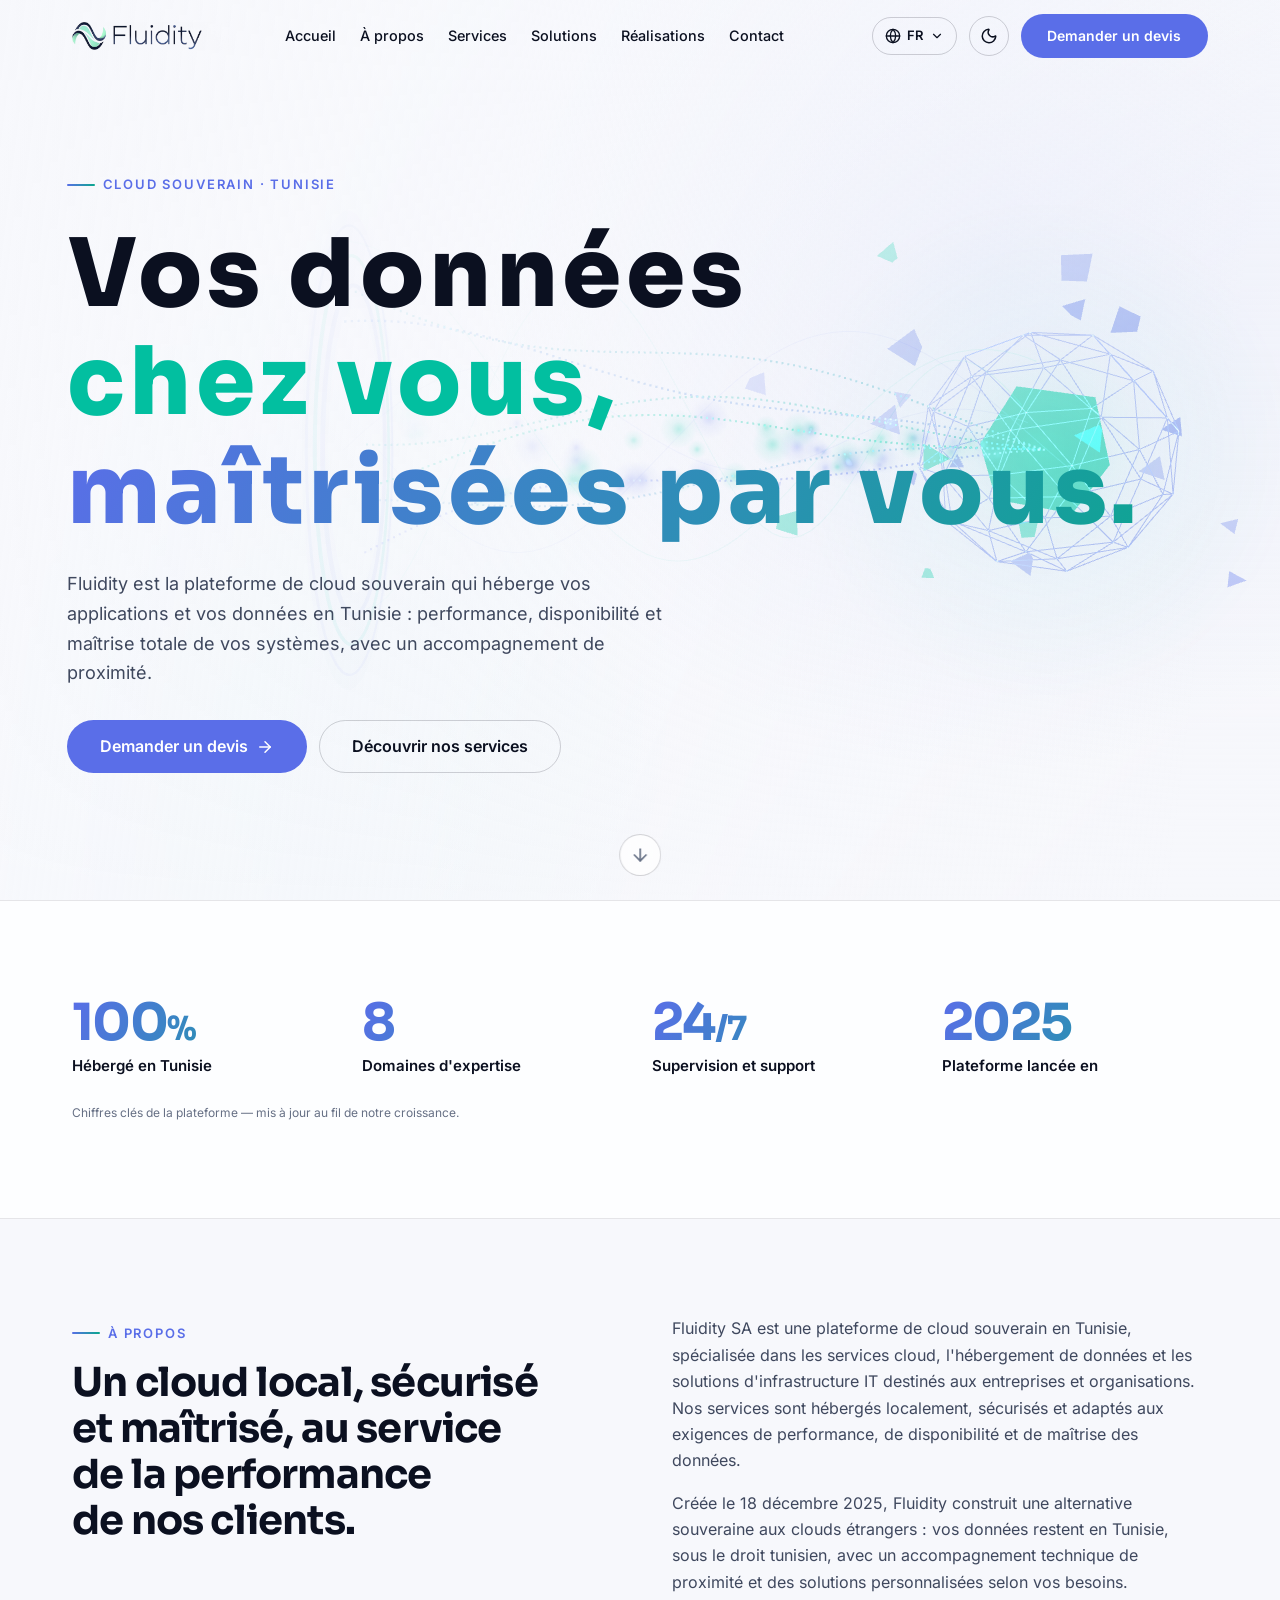
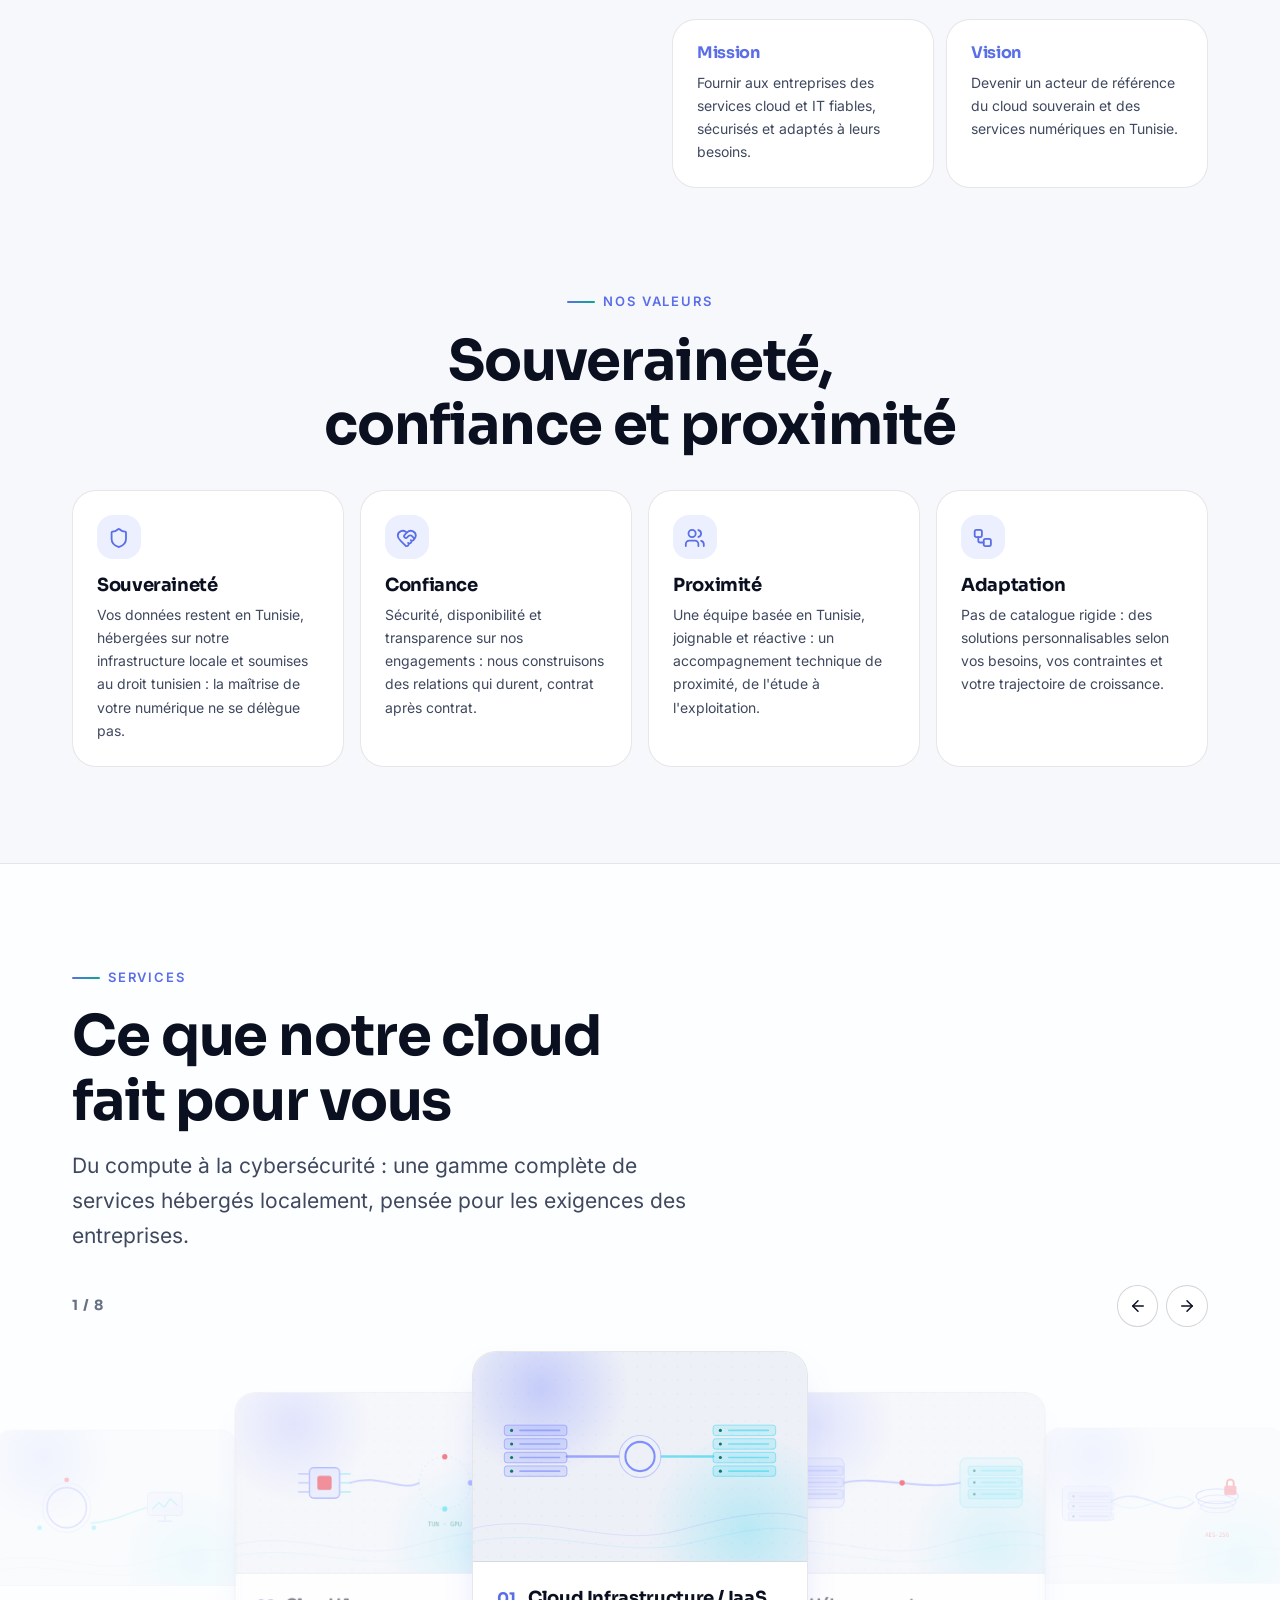
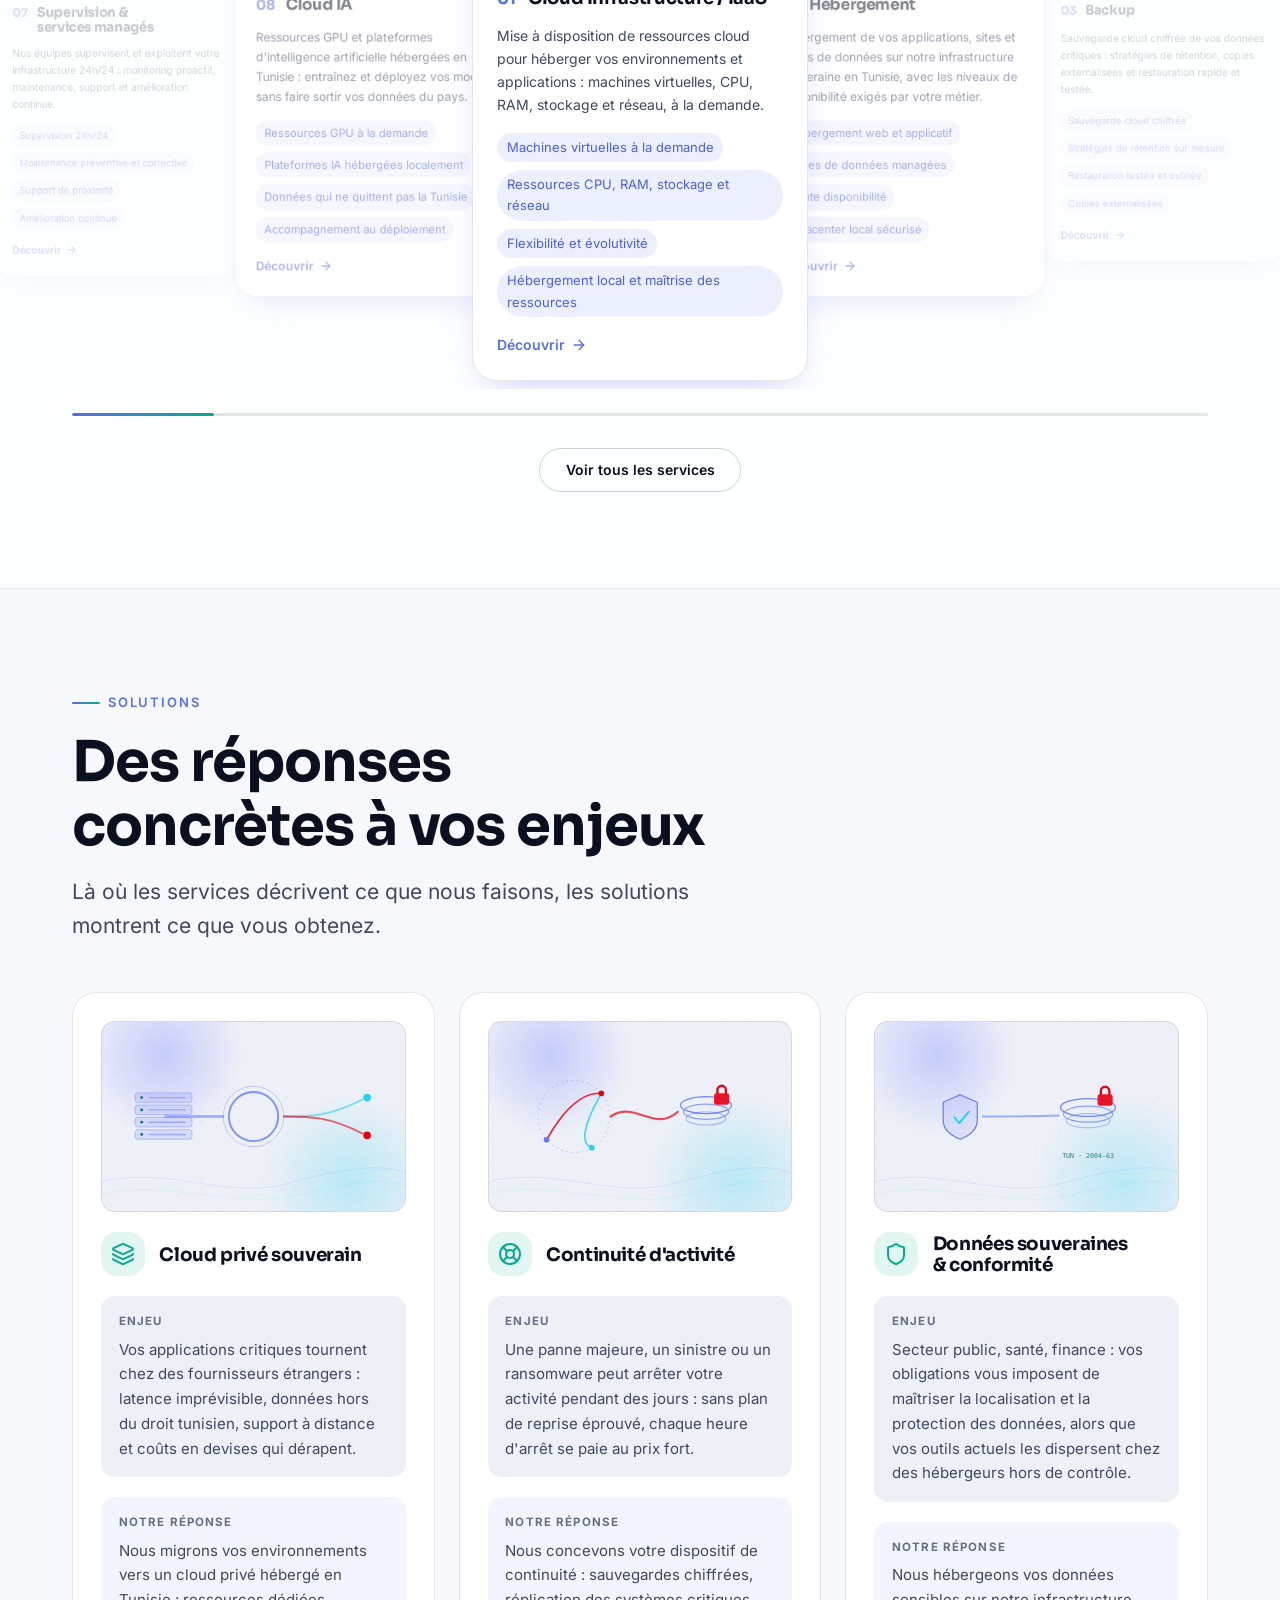
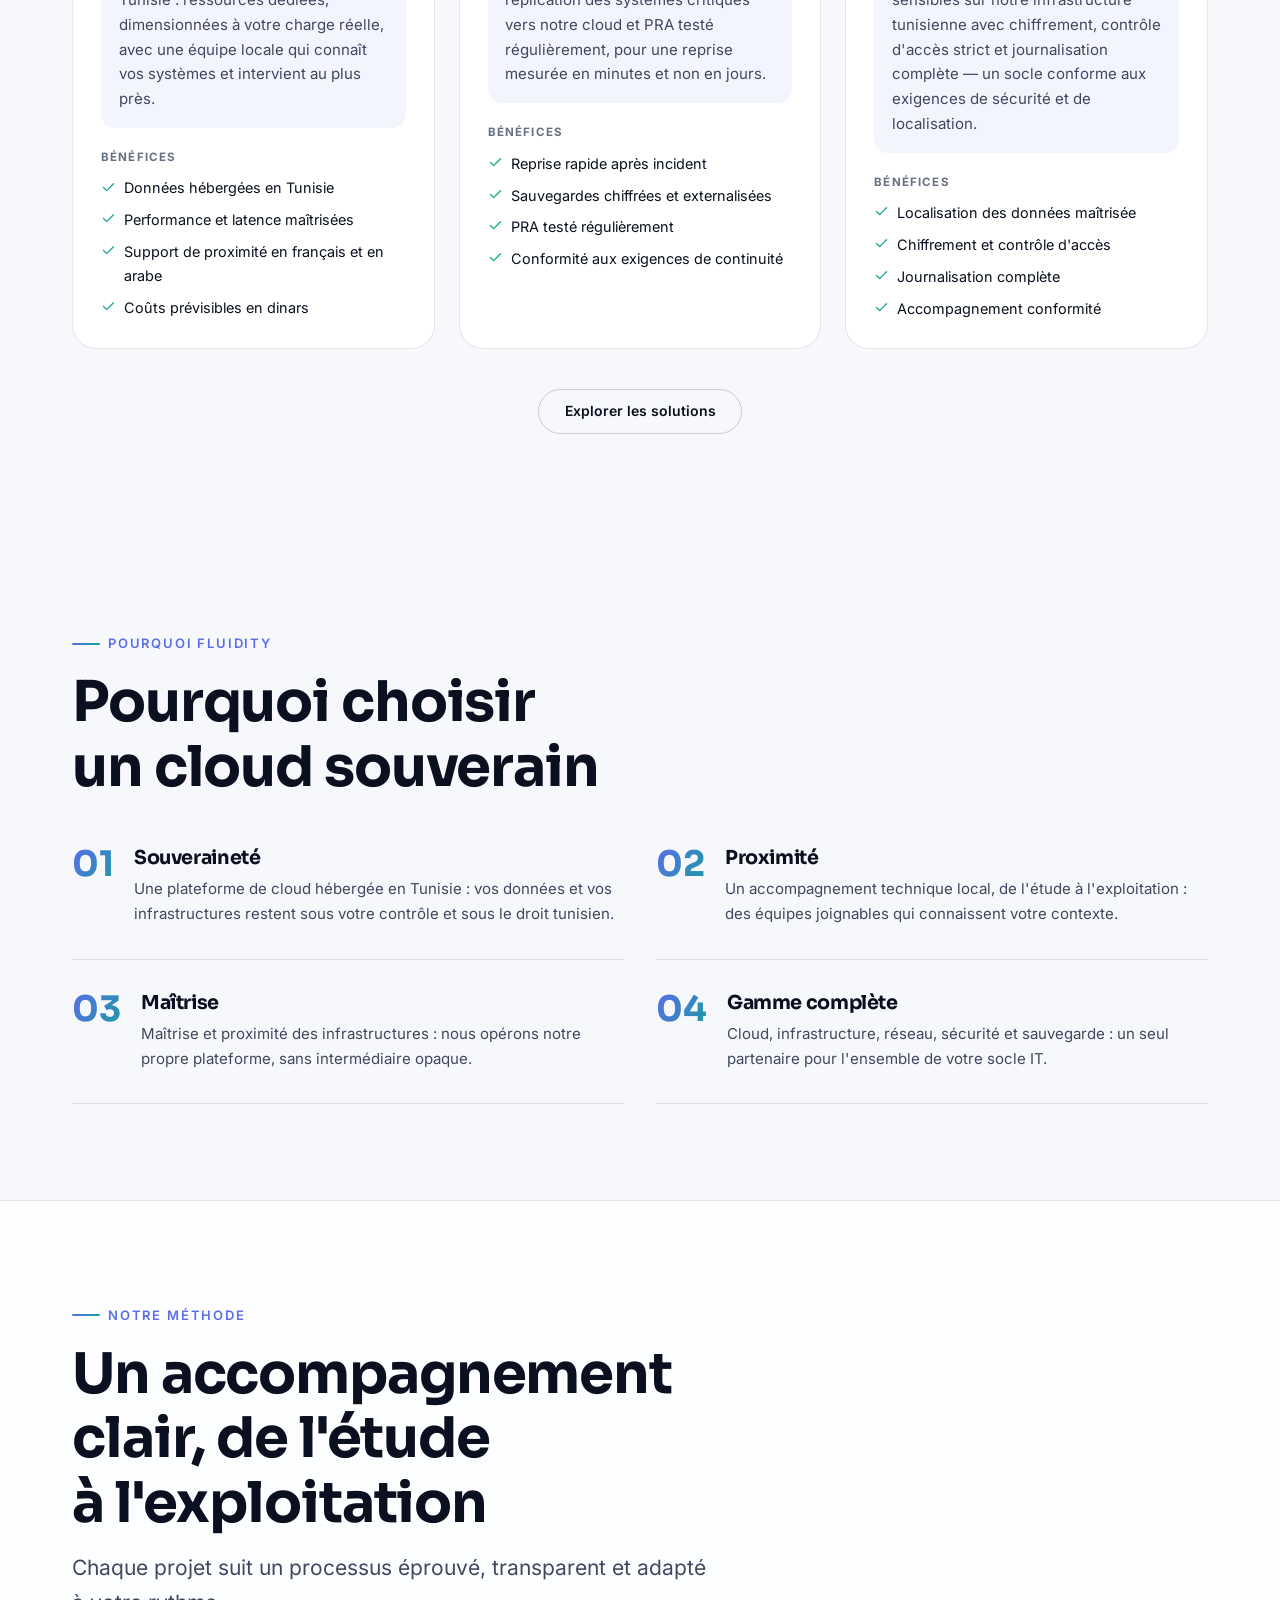
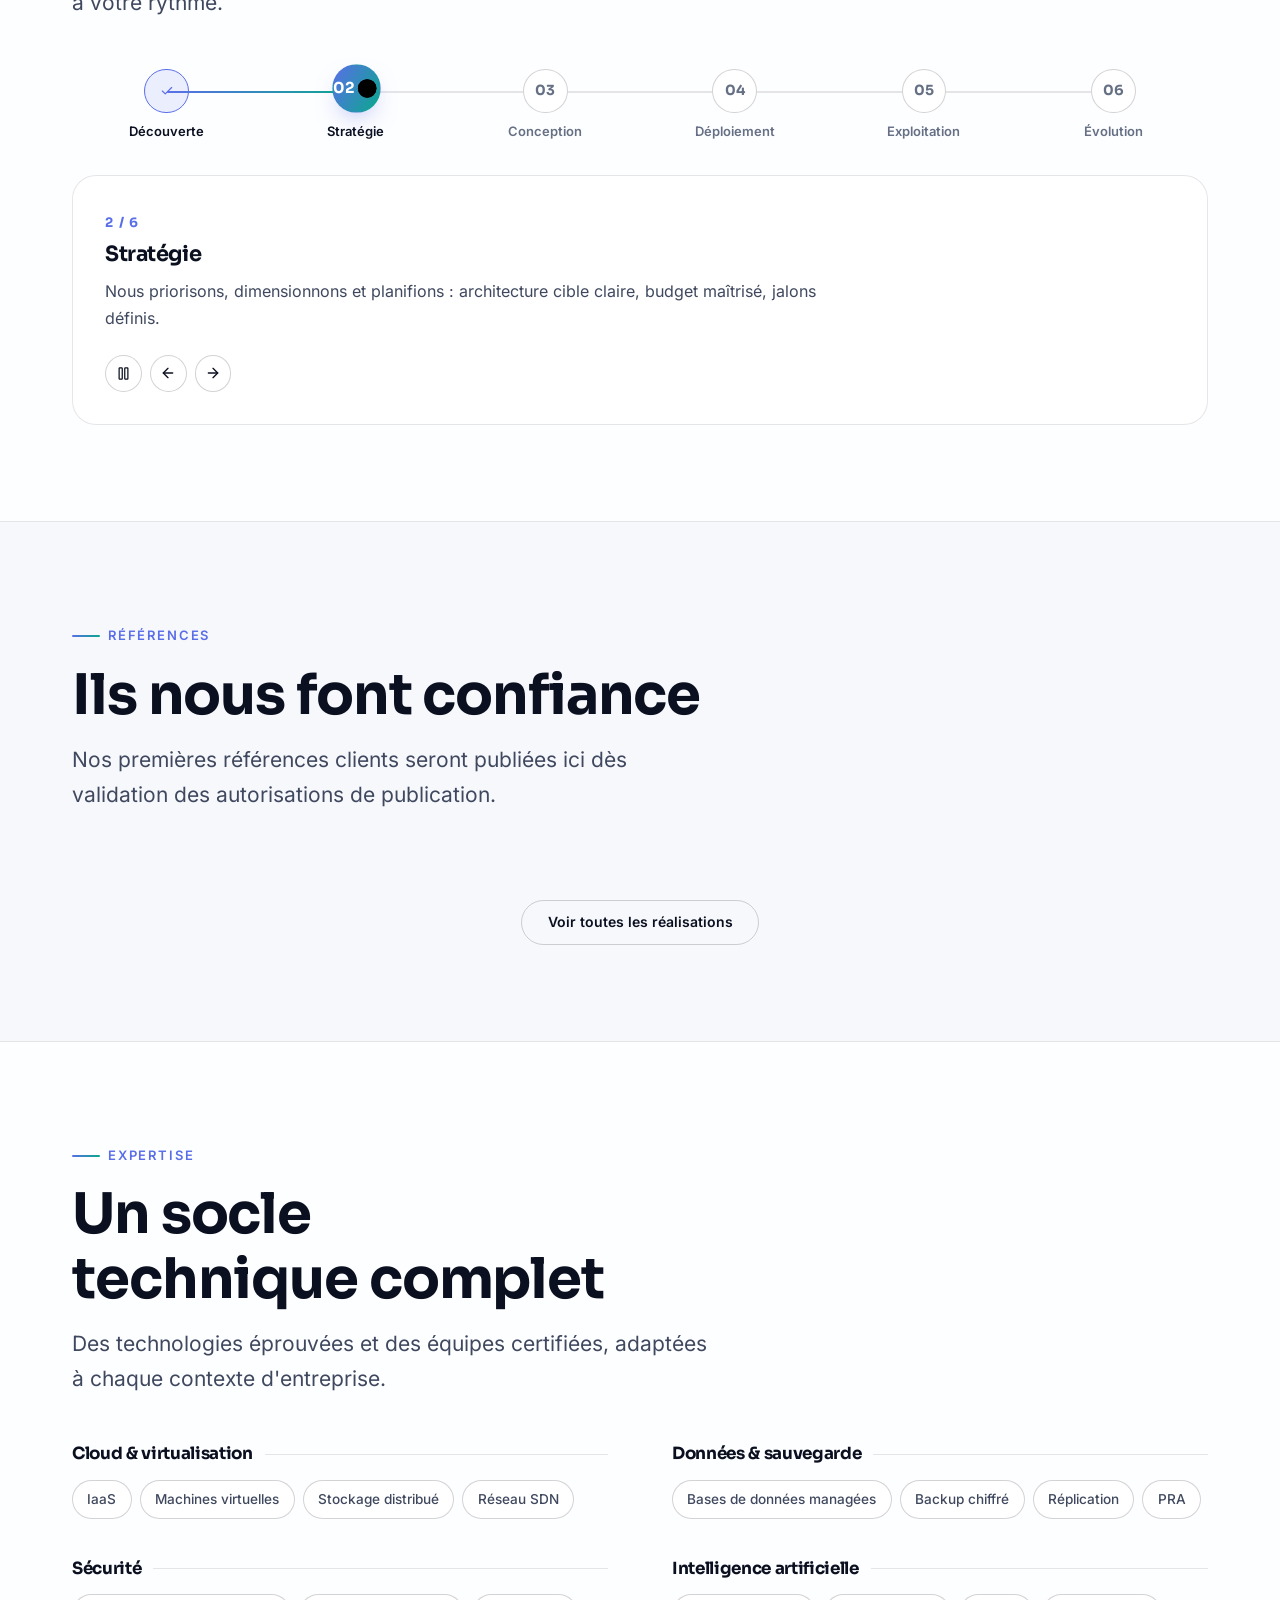
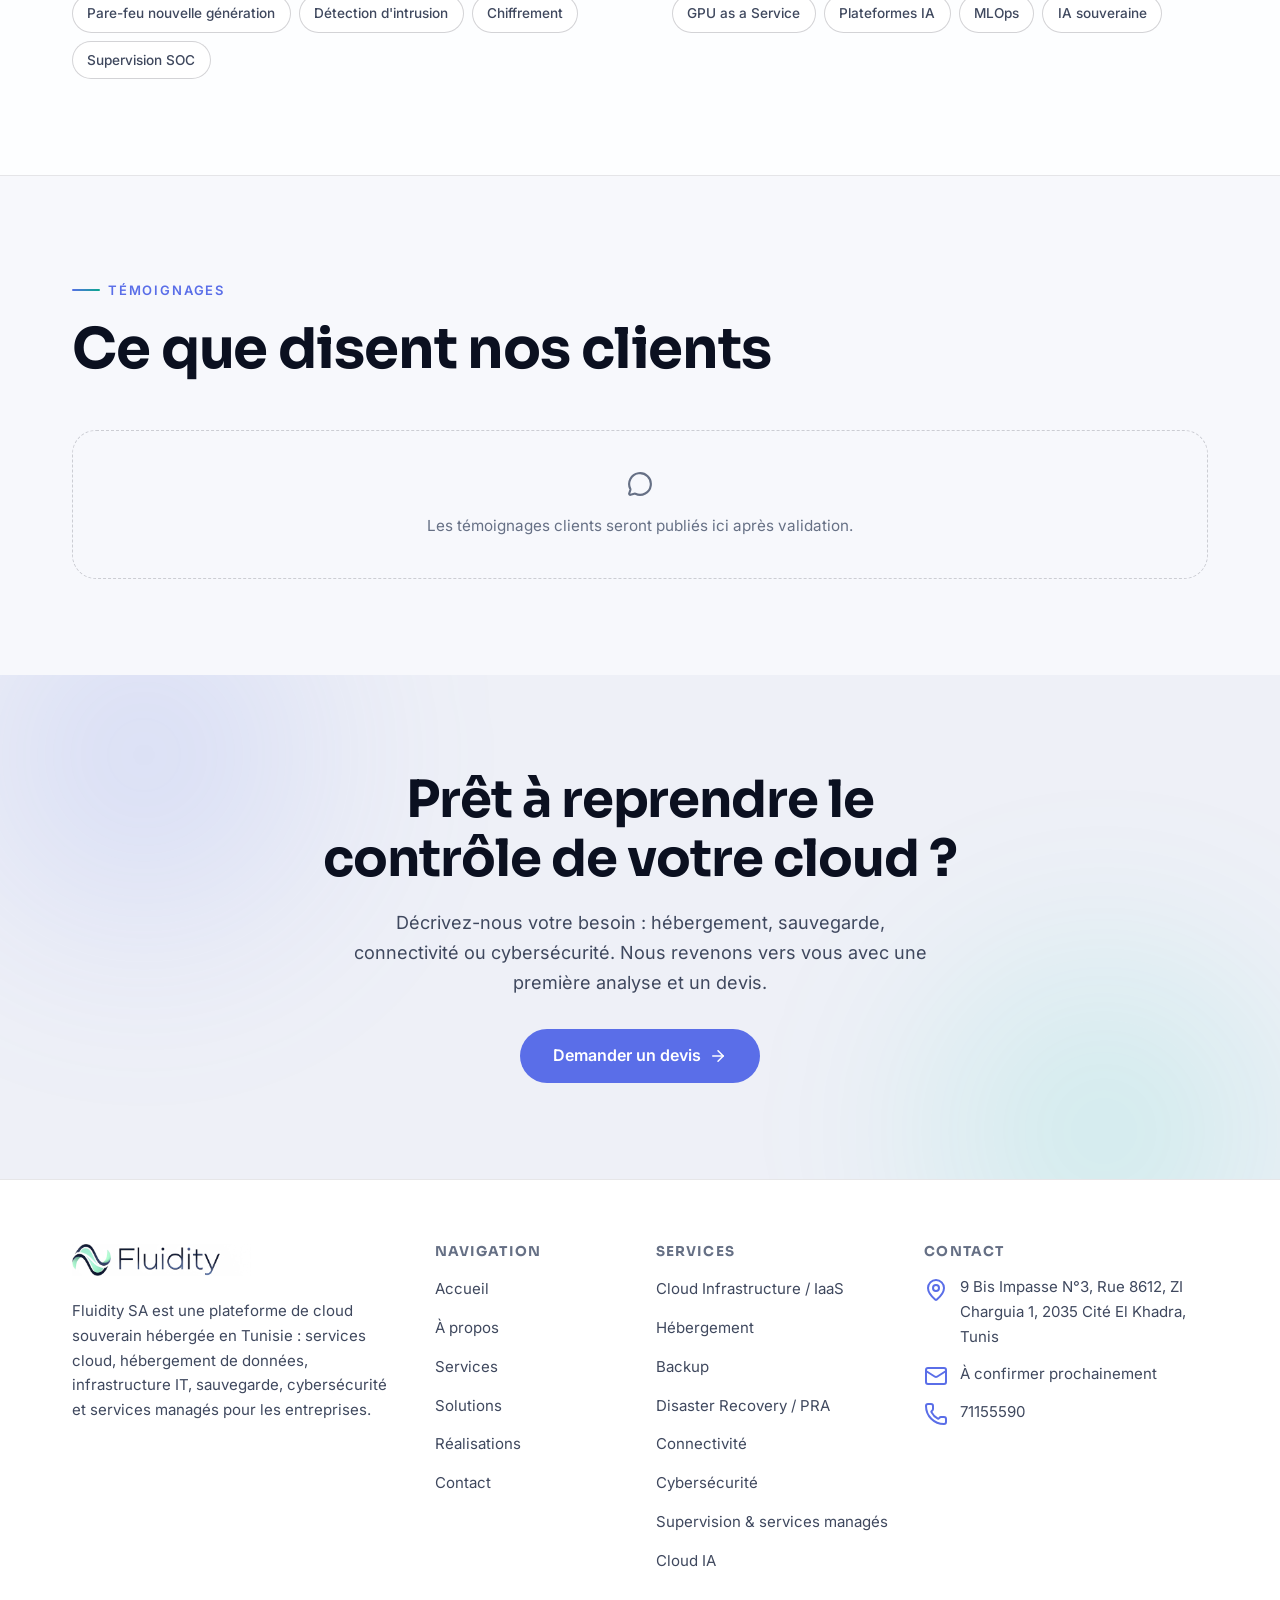
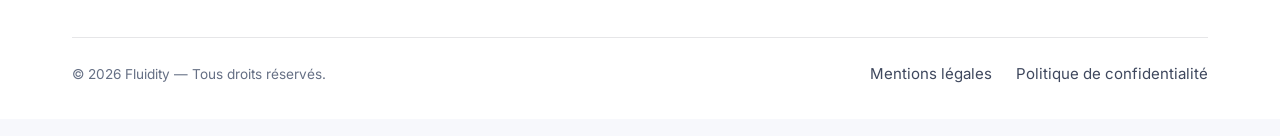
==== index.html @ 21b8e2ce "inital commit" ====
<!DOCTYPE html>
<html lang="fr" dir="ltr" data-theme="light">

<head>
  <meta charset="utf-8">
  <title>Cloud souverain Tunisie — Cloud, hébergement et infrastructure IT pour entreprises | Fluidity</title>
  <base href="/">
  <meta name="viewport" content="width=device-width, initial-scale=1">
  <meta name="description"
    content="Fluidity est la plateforme de cloud souverain qui héberge vos applications et vos données en Tunisie : performance, disponibilité et maîtrise totale de vos systèmes, avec un accompagnement de proximité.">
  <meta name="keywords"
    content="Cloud souverain Tunisie, Cloud Tunisie, Cloud Computing Tunisie, Hébergement Cloud Tunisie, IaaS Tunisie, Cloud privé Tunisie, Hébergement de données Tunisie, Backup Cloud Tunisie, PRA Tunisie, Cybersécurité Tunisie, Services managés IT">
  <meta name="geo.region" content="TN">
  <meta name="geo.placename" content="Tunis">
  <meta name="geo.position" content="36.82907997480159;10.203252253552552">
  <meta name="ICBM" content="36.82907997480159, 10.203252253552552">
  <meta name="color-scheme" content="light dark">
  <meta name="theme-color" content="#F7F8FC">
  <meta property="og:type" content="website">
  <meta property="og:site_name" content="Fluidity">
  <meta property="og:title"
    content="Cloud souverain Tunisie — Cloud, hébergement et infrastructure IT pour entreprises | Fluidity">
  <meta property="og:description"
    content="Fluidity est la plateforme de cloud souverain qui héberge vos applications et vos données en Tunisie : performance, disponibilité et maîtrise totale de vos systèmes, avec un accompagnement de proximité.">
  <meta name="twitter:card" content="summary_large_image">
  <link rel="icon" type="image/png" href="brand/favicon-64.png" sizes="64x64">
  <link rel="apple-touch-icon" href="brand/apple-touch-icon.png">
  <script type="application/ld+json">
  {
    "@context": "https://schema.org",
    "@type": "LocalBusiness",
    "@id": "https://www.fluidity.example/#organization",
    "name": "Fluidity SA",
    "slogan": "Le cloud souverain qui s'adapte à vous en toute fluidité.",
    "description": "Fluidity est une plateforme de Cloud souverain en Tunisie proposant des services Cloud, hébergement, infrastructure, sauvegarde, connectivité, cybersécurité et services managés destinés aux entreprises.",
    "url": "https://www.fluidity.example/",
    "telephone": "+216 71 155 590",
    "foundingDate": "2025-12-18",
    "address": {
      "@type": "PostalAddress",
      "streetAddress": "9 Bis Impasse N°3, Rue 8612, ZI Charguia 1",
      "addressLocality": "Cité El Khadra, Tunis",
      "postalCode": "2035",
      "addressCountry": "TN"
    },
    "geo": { "@type": "GeoCoordinates", "latitude": 36.82907997480159, "longitude": 10.203252253552552 },
    "openingHoursSpecification": [{
      "@type": "OpeningHoursSpecification",
      "dayOfWeek": ["Monday", "Tuesday", "Wednesday", "Thursday", "Friday"],
      "opens": "08:00",
      "closes": "17:30"
    }],
    "areaServed": "Tunisia",
    "knowsAbout": ["Cloud souverain Tunisie", "IaaS Tunisie", "Hébergement de données Tunisie", "Backup Cloud Tunisie", "PRA Tunisie", "Cybersécurité Tunisie", "Services managés IT"]
  }
  </script>
  <script>
    (function () {
      try {
        var t = localStorage.getItem('fluidity-theme');
        if (t === 'light' || t === 'dark') {
          document.documentElement.dataset.theme = t;
        }
      } catch (e) { /* storage unavailable — default theme applies */ }
    })();
  </script>
  <style>
    @font-face {
      font-family: Inter Variable;
      font-style: normal;
      font-display: swap;
      font-weight: 100 900;
      src: url("./media/inter-cyrillic-ext-wght-normal-IYF56FF6.woff2") format("woff2-variations");
      unicode-range: U+0460-052F, U+1C80-1C8A, U+20B4, U+2DE0-2DFF, U+A640-A69F, U+FE2E-FE2F
    }

    @font-face {
      font-family: Inter Variable;
      font-style: normal;
      font-display: swap;
      font-weight: 100 900;
      src: url("./media/inter-cyrillic-wght-normal-JEOLYBOO.woff2") format("woff2-variations");
      unicode-range: U+0301, U+0400-045F, U+0490-0491, U+04B0-04B1, U+2116
    }

    @font-face {
      font-family: Inter Variable;
      font-style: normal;
      font-display: swap;
      font-weight: 100 900;
      src: url("./media/inter-greek-ext-wght-normal-EOVOK2B5.woff2") format("woff2-variations");
      unicode-range: U+1F00-1FFF
    }

    @font-face {
      font-family: Inter Variable;
      font-style: normal;
      font-display: swap;
      font-weight: 100 900;
      src: url("./media/inter-greek-wght-normal-IRE366VL.woff2") format("woff2-variations");
      unicode-range: U+0370-0377, U+037A-037F, U+0384-038A, U+038C, U+038E-03A1, U+03A3-03FF
    }

    @font-face {
      font-family: Inter Variable;
      font-style: normal;
      font-display: swap;
      font-weight: 100 900;
      src: url("./media/inter-vietnamese-wght-normal-CE5GGD3W.woff2") format("woff2-variations");
      unicode-range: U+0102-0103, U+0110-0111, U+0128-0129, U+0168-0169, U+01A0-01A1, U+01AF-01B0, U+0300-0301, U+0303-0304, U+0308-0309, U+0323, U+0329, U+1EA0-1EF9, U+20AB
    }

    @font-face {
      font-family: Inter Variable;
      font-style: normal;
      font-display: swap;
      font-weight: 100 900;
      src: url("./media/inter-latin-ext-wght-normal-HA22NDSG.woff2") format("woff2-variations");
      unicode-range: U+0100-02BA, U+02BD-02C5, U+02C7-02CC, U+02CE-02D7, U+02DD-02FF, U+0304, U+0308, U+0329, U+1D00-1DBF, U+1E00-1E9F, U+1EF2-1EFF, U+2020, U+20A0-20AB, U+20AD-20C0, U+2113, U+2C60-2C7F, U+A720-A7FF
    }

    @font-face {
      font-family: Inter Variable;
      font-style: normal;
      font-display: swap;
      font-weight: 100 900;
      src: url("./media/inter-latin-wght-normal-NRMW37G5.woff2") format("woff2-variations");
      unicode-range: U+0000-00FF, U+0131, U+0152-0153, U+02BB-02BC, U+02C6, U+02DA, U+02DC, U+0304, U+0308, U+0329, U+2000-206F, U+20AC, U+2122, U+2191, U+2193, U+2212, U+2215, U+FEFF, U+FFFD
    }

    @font-face {
      font-family: Sora Variable;
      font-style: normal;
      font-display: swap;
      font-weight: 100 800;
      src: url("./media/sora-latin-ext-wght-normal-6VOG353B.woff2") format("woff2-variations");
      unicode-range: U+0100-02BA, U+02BD-02C5, U+02C7-02CC, U+02CE-02D7, U+02DD-02FF, U+0304, U+0308, U+0329, U+1D00-1DBF, U+1E00-1E9F, U+1EF2-1EFF, U+2020, U+20A0-20AB, U+20AD-20C0, U+2113, U+2C60-2C7F, U+A720-A7FF
    }

    @font-face {
      font-family: Sora Variable;
      font-style: normal;
      font-display: swap;
      font-weight: 100 800;
      src: url("./media/sora-latin-wght-normal-SPU4XLJF.woff2") format("woff2-variations");
      unicode-range: U+0000-00FF, U+0131, U+0152-0153, U+02BB-02BC, U+02C6, U+02DA, U+02DC, U+0304, U+0308, U+0329, U+2000-206F, U+20AC, U+2122, U+2191, U+2193, U+2212, U+2215, U+FEFF, U+FFFD
    }

    @font-face {
      font-family: Cairo Variable;
      font-style: normal;
      font-display: swap;
      font-weight: 200 1000;
      src: url("./media/cairo-arabic-wght-normal-PWNICP73.woff2") format("woff2-variations");
      unicode-range: U+0600-06FF, U+0750-077F, U+0870-088E, U+0890-0891, U+0897-08E1, U+08E3-08FF, U+200C-200E, U+2010-2011, U+204F, U+2E41, U+FB50-FDFF, U+FE70-FE74, U+FE76-FEFC, U+102E0-102FB, U+10E60-10E7E, U+10EC2-10EC4, U+10EFC-10EFF, U+1EE00-1EE03, U+1EE05-1EE1F, U+1EE21-1EE22, U+1EE24, U+1EE27, U+1EE29-1EE32, U+1EE34-1EE37, U+1EE39, U+1EE3B, U+1EE42, U+1EE47, U+1EE49, U+1EE4B, U+1EE4D-1EE4F, U+1EE51-1EE52, U+1EE54, U+1EE57, U+1EE59, U+1EE5B, U+1EE5D, U+1EE5F, U+1EE61-1EE62, U+1EE64, U+1EE67-1EE6A, U+1EE6C-1EE72, U+1EE74-1EE77, U+1EE79-1EE7C, U+1EE7E, U+1EE80-1EE89, U+1EE8B-1EE9B, U+1EEA1-1EEA3, U+1EEA5-1EEA9, U+1EEAB-1EEBB, U+1EEF0-1EEF1
    }

    @font-face {
      font-family: Cairo Variable;
      font-style: normal;
      font-display: swap;
      font-weight: 200 1000;
      src: url("./media/cairo-latin-ext-wght-normal-MOGPTU57.woff2") format("woff2-variations");
      unicode-range: U+0100-02BA, U+02BD-02C5, U+02C7-02CC, U+02CE-02D7, U+02DD-02FF, U+0304, U+0308, U+0329, U+1D00-1DBF, U+1E00-1E9F, U+1EF2-1EFF, U+2020, U+20A0-20AB, U+20AD-20C0, U+2113, U+2C60-2C7F, U+A720-A7FF
    }

    @font-face {
      font-family: Cairo Variable;
      font-style: normal;
      font-display: swap;
      font-weight: 200 1000;
      src: url("./media/cairo-latin-wght-normal-KQSTBPVI.woff2") format("woff2-variations");
      unicode-range: U+0000-00FF, U+0131, U+0152-0153, U+02BB-02BC, U+02C6, U+02DA, U+02DC, U+0304, U+0308, U+0329, U+2000-206F, U+20AC, U+2122, U+2191, U+2193, U+2212, U+2215, U+FEFF, U+FFFD
    }

    *,
    *:before,
    *:after {
      box-sizing: border-box
    }

    html {
      height: 100%;
      scroll-behavior: smooth;
      -webkit-text-size-adjust: 100%
    }

    body {
      margin: 0;
      min-height: 100%;
      font-family: Inter Variable, Cairo Variable, ui-sans-serif, system-ui, -apple-system, Segoe UI, Roboto, sans-serif;
      font-size: 1rem;
      line-height: 1.65;
      color: var(--text-1);
      background: var(--bg);
      -webkit-font-smoothing: antialiased;
      -moz-osx-font-smoothing: grayscale;
      overflow-x: clip
    }

    h1,
    h2,
    h3 {
      font-family: Sora Variable, Cairo Variable, Inter Variable, ui-sans-serif, system-ui, sans-serif;
      line-height: 1.15;
      margin: 0;
      text-wrap: balance;
      letter-spacing: -.02em;
      color: var(--text-1)
    }

    p {
      margin: 0
    }

    a {
      color: var(--accent);
      text-decoration: none
    }

    a:hover {
      color: var(--accent-strong)
    }

    img,
    svg {
      display: block;
      max-width: 100%
    }

    button {
      font: inherit;
      color: inherit
    }

    button {
      cursor: pointer
    }

    .btn {
      display: inline-flex;
      align-items: center;
      justify-content: center;
      gap: .5rem;
      padding: .8rem 1.6rem;
      border-radius: 999px;
      border: 1px solid transparent;
      font-weight: 600;
      font-size: .875rem;
      line-height: 1.2;
      text-decoration: none;
      cursor: pointer;
      white-space: nowrap;
      transition: background .25s ease, color .25s ease, border-color .25s ease, transform .25s ease, box-shadow .25s ease
    }

    .btn:focus-visible {
      outline: 2px solid var(--accent);
      outline-offset: 3px
    }

    .btn:active {
      transform: translateY(1px)
    }

    .btn-primary {
      background: var(--accent);
      color: #fff
    }

    .btn-primary:hover {
      background: var(--accent-strong);
      box-shadow: var(--glow);
      color: #fff
    }

    .btn-ghost {
      background: transparent;
      color: var(--text-1);
      border-color: var(--border-strong)
    }

    .btn-ghost:hover {
      border-color: var(--accent);
      color: var(--accent)
    }

    .btn-lg {
      padding: 1rem 2rem;
      font-size: 1rem
    }

    .link-underline {
      position: relative;
      color: var(--text-1);
      font-weight: 600;
      text-decoration: none
    }

    .link-underline:after {
      content: "";
      position: absolute;
      inset-inline-start: 0;
      bottom: -3px;
      width: 100%;
      height: 2px;
      border-radius: 999px;
      background: var(--grad-brand);
      transform: scaleX(0);
      transform-origin: inline-start;
      transition: transform .3s cubic-bezier(.22, 1, .36, 1)
    }

    .link-underline:hover:after,
    .link-underline:focus-visible:after {
      transform: scaleX(1)
    }

    .container {
      width: 100%;
      max-width: 76rem;
      margin-inline: auto;
      padding-inline: clamp(1.25rem, 4vw, 2.5rem)
    }

    .section {
      padding-block: clamp(4rem, 10vw, 6rem);
      position: relative
    }

    .section-alt {
      padding-block: clamp(4rem, 10vw, 6rem);
      position: relative;
      background: var(--bg-elevated);
      border-block: 1px solid var(--border)
    }

    .eyebrow {
      display: inline-flex;
      align-items: center;
      gap: .5rem;
      font-size: .8125rem;
      font-weight: 600;
      letter-spacing: .14em;
      text-transform: uppercase;
      color: var(--accent)
    }

    .eyebrow:before {
      content: "";
      width: 1.75rem;
      height: 2px;
      border-radius: 999px;
      background: var(--grad-brand)
    }

    .section-title {
      font-size: clamp(2.2rem, 1.5rem + 3.2vw, 3.5rem);
      font-weight: 700;
      margin-block-start: 1rem
    }

    .section-lede {
      font-size: 1.3125rem;
      color: var(--text-2);
      margin-block-start: 1rem;
      max-width: 40rem
    }

    .skip-link {
      position: fixed;
      top: .75rem;
      inset-inline-start: .75rem;
      z-index: 300;
      padding: .75rem 1rem;
      border-radius: 10px;
      background: var(--accent);
      color: #fff;
      font-weight: 600;
      transform: translateY(-200%);
      transition: transform .2s ease
    }

    .skip-link:focus {
      transform: translateY(0);
      color: #fff
    }

    .reveal {
      opacity: 0;
      transform: translateY(24px);
      transition: opacity .7s cubic-bezier(.22, 1, .36, 1), transform .7s cubic-bezier(.22, 1, .36, 1);
      transition-delay: var(--reveal-delay, 0ms)
    }

    .reveal.reveal-done {
      opacity: 1;
      transform: none
    }

    :root {
      --bg: #f7f8fc;
      --bg-elevated: #ffffff;
      --bg-sunken: #eef0f7;
      --surface: #ffffff;
      --surface-hover: #fbfbfe;
      --surface-raised: #ffffff;
      --overlay: rgb(11 16 32 / .45);
      --border: rgb(11 16 32 / .1);
      --border-strong: rgb(11 16 32 / .18);
      --border-accent: rgb(102 126 234 / .35);
      --text-1: #0b1020;
      --text-2: #3f485e;
      --text-3: #667085;
      --text-invert: #ffffff;
      --accent: #5a6ee8;
      --accent-strong: #4c5fe0;
      --accent-soft: rgb(102 126 234 / .12);
      --accent-soft-2: rgb(102 126 234 / .08);
      --teal: #08a98c;
      --teal-soft: rgb(8 169 140 / .12);
      --grad-accent: linear-gradient(120deg, #5a6ee8, #7c8cf0);
      --grad-brand: linear-gradient(120deg, #5a6ee8 0%, #08a98c 100%);
      --grad-brand-vivid: linear-gradient(120deg, #667eea 0%, #00c9a7 100%);
      --danger: #d92d20;
      --danger-soft: rgb(217 45 32 / .1);
      --success: #087443;
      --success-soft: rgb(8 116 67 / .1);
      --glass: rgb(255 255 255 / .75);
      --glass-border: rgb(11 16 32 / .08);
      --shadow-1: 0 1px 2px rgba(11, 16, 32, .05), 0 1px 3px rgba(11, 16, 32, .06);
      --shadow-2: 0 4px 12px rgba(11, 16, 32, .08), 0 2px 4px rgba(11, 16, 32, .05);
      --shadow-3: 0 12px 32px rgba(11, 16, 32, .14), 0 4px 12px rgba(11, 16, 32, .08);
      --glow: 0 8px 40px -8px rgba(102, 126, 234, .45)
    }

    .page-flow .section-alt {
      background: color-mix(in srgb, var(--bg-elevated) 78%, transparent)
    }

    @media(prefers-reduced-motion:reduce) {
      html {
        scroll-behavior: auto
      }

      *,
      *:before,
      *:after {
        animation-duration: .01ms !important;
        animation-iteration-count: 1 !important;
        transition-duration: .01ms !important
      }
    }

    * {
      scrollbar-width: thin;
      scrollbar-color: var(--border-strong) transparent
    }
  </style>
  <link rel="stylesheet" href="styles.css">
  <link rel="stylesheet" href="site.css">
  <style>
    [data-sh-1364014388] {
      display: flex;
      flex-direction: column;
      min-height: 100vh;
      min-height: 100dvh
    }

    main[data-sc-1364014388] {
      flex: 1;
      outline: none
    }

    body.menu-locked[data-sc-1364014388] {
      overflow: hidden
    }
  </style>
  <style>
    [data-sh-3971712132] {
      display: block;
      position: fixed;
      inset-inline: 0;
      top: 0;
      z-index: 100
    }

    .bar[data-sc-3971712132] {
      transition: background .35s ease, border-color .35s ease, box-shadow .35s ease;
      border-bottom: 1px solid transparent
    }

    .bar--home[data-sc-3971712132] {
      background: transparent;
      border-bottom-color: transparent;
      --hdr-fg: var(--text-1);
      --hdr-border: var(--border-strong)
    }

    .bar--home[data-sc-3971712132] .nav-link[data-sc-3971712132],
    .bar--home[data-sc-3971712132] .menu-btn[data-sc-3971712132] {
      color: var(--hdr-fg)
    }

    .bar--home[data-sc-3971712132] .menu-btn[data-sc-3971712132] {
      border-color: var(--hdr-border)
    }

    .bar--solid[data-sc-3971712132] {
      background: var(--glass);
      backdrop-filter: blur(14px);
      -webkit-backdrop-filter: blur(14px);
      border-bottom-color: var(--glass-border);
      box-shadow: var(--shadow-1)
    }

    .bar-inner[data-sc-3971712132] {
      display: flex;
      align-items: center;
      gap: 1.5rem;
      height: 4.5rem
    }

    .brand[data-sc-3971712132] {
      display: inline-flex;
      align-items: center;
      gap: .6rem;
      text-decoration: none
    }

    .brand-logo[data-sc-3971712132] {
      height: 1.75rem;
      width: auto;
      display: block
    }

    html[data-theme=dark][data-sc-3971712132] .brand-logo[data-sc-3971712132],
    [data-theme=dark][data-sh-3971712132] .brand-logo[data-sc-3971712132],
    [data-theme=dark] [data-sh-3971712132] .brand-logo[data-sc-3971712132] {
      filter: brightness(0) invert(1)
    }

    .brand-name[data-sc-3971712132] {
      font-family: Sora Variable, Cairo Variable, Inter Variable, ui-sans-serif, system-ui, sans-serif;
      font-weight: 700;
      font-size: 1.15rem;
      letter-spacing: -.01em;
      color: var(--text-1)
    }

    .nav-desktop[data-sc-3971712132] {
      display: none
    }

    .actions[data-sc-3971712132] {
      display: flex;
      align-items: center;
      gap: .75rem;
      margin-inline-start: auto
    }

    .menu-btn[data-sc-3971712132] {
      display: inline-flex;
      align-items: center;
      justify-content: center;
      width: 2.6rem;
      height: 2.6rem;
      border-radius: 999px;
      border: 1px solid var(--border-strong);
      background: transparent;
      color: var(--text-1);
      transition: border-color .25s ease, color .25s ease
    }

    .menu-btn[data-sc-3971712132]:hover {
      border-color: var(--accent);
      color: var(--accent)
    }

    .header-cta[data-sc-3971712132] {
      display: none
    }

    @media(min-width:64em) {
      .nav-desktop[data-sc-3971712132] {
        display: flex;
        align-items: center;
        gap: 1.5rem;
        margin-inline-start: 2rem
      }

      .nav-link[data-sc-3971712132] {
        color: var(--text-2);
        font-size: .9rem;
        font-weight: 500
      }

      .nav-link.is-active[data-sc-3971712132],
      .nav-link[data-sc-3971712132]:hover {
        color: var(--accent)
      }

      .menu-btn[data-sc-3971712132] {
        display: none
      }

      .header-cta[data-sc-3971712132] {
        display: inline-flex
      }
    }

    .mobile-menu[data-sc-3971712132] {
      position: fixed;
      inset: 0;
      z-index: 200;
      display: flex;
      flex-direction: column;
      justify-content: center;
      padding: clamp(1.25rem, 4vw, 2.5rem);
      background: var(--bg);
      animation: data-sc-3971712132_menu-in .3s cubic-bezier(.22, 1, .36, 1)
    }

    @keyframes data-sc-3971712132_menu-in {
      0% {
        opacity: 0;
        transform: translateY(-1rem)
      }

      to {
        opacity: 1;
        transform: translateY(0)
      }
    }

    .mobile-nav[data-sc-3971712132] {
      display: flex;
      flex-direction: column;
      gap: .5rem
    }

    .mobile-link[data-sc-3971712132] {
      font-family: Sora Variable, Cairo Variable, Inter Variable, ui-sans-serif, system-ui, sans-serif;
      font-size: clamp(1.8rem, 7vw, 2.6rem);
      font-weight: 700;
      color: var(--text-1);
      text-decoration: none;
      padding-block: .4rem;
      opacity: 0;
      transform: translateY(1rem);
      animation: data-sc-3971712132_link-in .5s cubic-bezier(.22, 1, .36, 1) forwards;
      animation-delay: calc(var(--stagger) * 55ms + 80ms)
    }

    .mobile-link.is-active[data-sc-3971712132],
    .mobile-link[data-sc-3971712132]:hover {
      color: var(--accent)
    }

    @keyframes data-sc-3971712132_link-in {
      to {
        opacity: 1;
        transform: translateY(0)
      }
    }

    .mobile-actions[data-sc-3971712132] {
      display: flex;
      align-items: center;
      gap: .75rem;
      margin-top: 3rem;
      padding-top: 1.5rem;
      border-top: 1px solid var(--border)
    }
  </style>
  <style>
    .footer[data-sc-4204122938] {
      background: var(--bg-elevated);
      border-top: 1px solid var(--border);
      padding-block: 4rem 2rem;
      margin-top: auto
    }

    .grid[data-sc-4204122938] {
      display: grid;
      grid-template-columns: 1fr;
      gap: 3rem
    }

    @media(min-width:48em) {
      .grid[data-sc-4204122938] {
        grid-template-columns: repeat(2, 1fr)
      }
    }

    @media(min-width:64em) {
      .grid[data-sc-4204122938] {
        grid-template-columns: 1.4fr .8fr 1fr 1.2fr;
        gap: 2rem
      }
    }

    .brand[data-sc-4204122938] {
      display: inline-flex;
      align-items: center;
      gap: .6rem;
      text-decoration: none
    }

    .brand-logo[data-sc-4204122938] {
      height: 2rem;
      width: auto;
      display: block
    }

    html[data-theme=dark][data-sc-4204122938] .brand-logo[data-sc-4204122938],
    [data-theme=dark][data-sh-4204122938] .brand-logo[data-sc-4204122938],
    [data-theme=dark] [data-sh-4204122938] .brand-logo[data-sc-4204122938] {
      filter: brightness(0) invert(1)
    }

    .brand-name[data-sc-4204122938] {
      font-family: Sora Variable, Cairo Variable, Inter Variable, ui-sans-serif, system-ui, sans-serif;
      font-weight: 700;
      font-size: 1.2rem;
      color: var(--text-1)
    }

    .desc[data-sc-4204122938] {
      margin-block-start: 1rem;
      color: var(--text-2);
      font-size: .9375rem;
      max-width: 30rem
    }

    .social[data-sc-4204122938] {
      display: flex;
      gap: .5rem;
      margin-block-start: 1.5rem
    }

    .social-link[data-sc-4204122938] {
      display: inline-flex;
      align-items: center;
      justify-content: center;
      width: 2.4rem;
      height: 2.4rem;
      border-radius: 999px;
      border: 1px solid var(--border-strong);
      color: var(--text-2);
      transition: border-color .25s ease, color .25s ease, transform .25s ease
    }

    .social-link[data-sc-4204122938]:hover {
      border-color: var(--accent);
      color: var(--accent);
      transform: translateY(-2px)
    }

    .col-title[data-sc-4204122938] {
      font-size: .85rem;
      font-weight: 700;
      letter-spacing: .08em;
      text-transform: uppercase;
      color: var(--text-3);
      margin-block-end: 1rem
    }

    .col-list[data-sc-4204122938],
    .contact-list[data-sc-4204122938] {
      list-style: none;
      margin: 0;
      padding: 0;
      display: flex;
      flex-direction: column;
      gap: .75rem
    }

    .f-link[data-sc-4204122938] {
      color: var(--text-2);
      text-decoration: none;
      font-size: .9375rem;
      transition: color .2s ease
    }

    .f-link[data-sc-4204122938]:hover {
      color: var(--accent)
    }

    .contact-list[data-sc-4204122938] li[data-sc-4204122938] {
      display: flex;
      align-items: flex-start;
      gap: .75rem;
      color: var(--text-2);
      font-size: .9375rem
    }

    .contact-list[data-sc-4204122938] li[data-sc-4204122938] app-icon[data-sc-4204122938] {
      color: var(--accent);
      margin-top: .15rem;
      flex-shrink: 0
    }

    .legal[data-sc-4204122938] {
      display: flex;
      flex-direction: column;
      gap: .75rem;
      margin-block-start: 4rem;
      padding-block-start: 1.5rem;
      border-top: 1px solid var(--border)
    }

    @media(min-width:64em) {
      .legal[data-sc-4204122938] {
        flex-direction: row;
        align-items: center;
        justify-content: space-between
      }
    }

    .copyright[data-sc-4204122938] {
      color: var(--text-3);
      font-size: .85rem
    }

    .legal-links[data-sc-4204122938] {
      display: flex;
      gap: 1.5rem
    }
  </style>
  <style>
    .wrap[data-sc-1003395257] {
      position: relative
    }

    .trigger[data-sc-1003395257] {
      display: inline-flex;
      align-items: center;
      gap: .4rem;
      padding: .45rem .75rem;
      border-radius: var(--radius-full, 999px);
      border: 1px solid var(--hdr-border, var(--border-strong));
      background: transparent;
      color: var(--hdr-fg, var(--text-1));
      font-size: .8125rem;
      font-weight: 600;
      transition: border-color .25s ease, color .25s ease
    }

    .trigger[data-sc-1003395257]:hover,
    .trigger[aria-expanded=true][data-sc-1003395257] {
      border-color: var(--accent);
      color: var(--accent)
    }

    .chev[data-sc-1003395257] {
      transition: transform .25s ease
    }

    .chev--open[data-sc-1003395257] {
      transform: rotate(180deg)
    }

    .menu[data-sc-1003395257] {
      position: absolute;
      top: calc(100% + .5rem);
      inset-inline-end: 0;
      min-width: 11rem;
      margin: 0;
      padding: .35rem;
      list-style: none;
      background: var(--surface-raised);
      border: 1px solid var(--border);
      border-radius: var(--radius-md, 16px);
      box-shadow: var(--shadow-3);
      z-index: 60
    }

    .option[data-sc-1003395257] {
      display: flex;
      align-items: center;
      justify-content: space-between;
      gap: .5rem;
      width: 100%;
      padding: .55rem .75rem;
      border: 0;
      border-radius: var(--radius-sm, 10px);
      background: transparent;
      color: var(--text-1);
      font-size: .875rem;
      font-weight: 500;
      text-align: start
    }

    .option[data-sc-1003395257]:hover {
      background: var(--accent-soft)
    }

    .option--active[data-sc-1003395257] {
      color: var(--accent-strong);
      font-weight: 600
    }
  </style>
  <style>
    .theme-toggle[data-sc-3373500935] {
      display: inline-flex;
      align-items: center;
      justify-content: center;
      width: 2.5rem;
      height: 2.5rem;
      border-radius: var(--radius-full, 999px);
      border: 1px solid var(--hdr-border, var(--border-strong));
      background: transparent;
      color: var(--hdr-fg, var(--text-1));
      transition: border-color .25s ease, color .25s ease, transform .25s ease
    }

    .theme-toggle[data-sc-3373500935]:hover {
      border-color: var(--accent);
      color: var(--accent);
      transform: rotate(12deg)
    }
  </style>
  <style>
    [data-sh-1438975023] {
      display: inline-flex;
      line-height: 0
    }
  </style>
  <style>
    [data-sh-602806147] {
      display: block;
      position: relative;
      overflow: clip
    }

    .page-flow[data-sc-602806147] {
      position: relative;
      z-index: 1
    }
  </style>
  <style>
    [data-sh-818785121] {
      position: fixed;
      inset: 0;
      display: block;
      overflow: hidden;
      pointer-events: none;
      z-index: 0
    }

    canvas[data-sc-818785121] {
      display: block;
      width: 100%;
      height: 100%
    }
  </style>
  <style>
    .hero[data-sc-487684021] {
      position: relative;
      min-height: 100svh;
      display: flex;
      align-items: center;
      overflow: clip;
      padding-block-start: 4.5rem
    }

    .hero-bg[data-sc-487684021] {
      position: absolute;
      inset: 0;
      background: radial-gradient(60% 80% at 78% 30%, rgba(102, 126, 234, .12), transparent 70%), radial-gradient(50% 70% at 18% 78%, rgba(0, 201, 167, .08), transparent 70%), var(--bg)
    }

    .hero-canvas[data-sc-487684021] {
      position: absolute;
      inset: 0;
      opacity: .9;
      pointer-events: none
    }

    .hero-scrim[data-sc-487684021] {
      --hero-fade: linear-gradient(97deg, var(--bg) 0%, color-mix(in srgb, var(--bg) 72%, transparent) 38%, color-mix(in srgb, var(--bg) 30%, transparent) 62%, transparent 92%);
      position: absolute;
      inset: 0;
      pointer-events: none;
      background: var(--hero-fade)
    }

    [data-theme=light][data-sh-487684021] .hero-scrim[data-sc-487684021],
    [data-theme=light] [data-sh-487684021] .hero-scrim[data-sc-487684021] {
      background: linear-gradient(180deg, rgba(247, 248, 252, .55), rgba(247, 248, 252, .3) 45%, transparent), var(--hero-fade)
    }

    [dir=rtl][data-sh-487684021] .hero-scrim[data-sc-487684021],
    [dir=rtl] [data-sh-487684021] .hero-scrim[data-sc-487684021] {
      --hero-fade: linear-gradient(263deg, var(--bg) 0%, color-mix(in srgb, var(--bg) 72%, transparent) 38%, color-mix(in srgb, var(--bg) 30%, transparent) 62%, transparent 92%)
    }

    .hero-inner[data-sc-487684021] {
      position: relative;
      z-index: 1;
      display: flex;
      flex-direction: column;
      align-items: flex-start;
      width: 100%;
      max-width: none;
      margin-inline: auto;
      padding-inline: clamp(1rem, 2.2vw, 2rem);
      padding-block: 4rem 6rem
    }

    .hero-copy[data-sc-487684021] {
      width: 100%;
      padding-inline-start: clamp(1.5rem, 3vw, 3rem)
    }

    .hero-title[data-sc-487684021] {
      font-size: clamp(3rem, 2rem + 6vw, 5.9rem);
      font-weight: 1000;
      letter-spacing: .05em;
      margin-block-start: 1.5rem;
      max-width: none
    }

    .hero-title[data-sc-487684021] .line[data-sc-487684021] {
      display: block
    }

    .line--chaos[data-sc-487684021] {
      color: #02bfa0
    }

    [data-theme=light][data-sh-487684021] .line--chaos[data-sc-487684021],
    [data-theme=light] [data-sh-487684021] .line--chaos[data-sc-487684021] {
      color: #02bfa0
    }

    .line--grad[data-sc-487684021] {
      background: var(--grad-brand);
      -webkit-background-clip: text;
      background-clip: text;
      -webkit-text-fill-color: transparent;
      color: transparent
    }

    .hero-sub[data-sc-487684021] {
      margin-block-start: 1.5rem;
      font-size: 1.125rem;
      color: var(--text-2);
      max-width: 38rem
    }

    .hero-ctas[data-sc-487684021] {
      display: flex;
      flex-wrap: wrap;
      gap: .75rem;
      margin-block-start: 2rem
    }

    .scroll-hint[data-sc-487684021] {
      position: absolute;
      bottom: 1.5rem;
      left: 50%;
      transform: translate(-50%);
      z-index: 1;
      display: inline-flex;
      align-items: center;
      justify-content: center;
      width: 2.6rem;
      height: 2.6rem;
      border-radius: 999px;
      border: 1px solid var(--border-strong);
      color: var(--text-3);
      background: var(--glass);
      backdrop-filter: blur(8px);
      -webkit-backdrop-filter: blur(8px);
      animation: data-sc-487684021_hint-bob 2.4s ease-in-out infinite
    }

    @keyframes data-sc-487684021_hint-bob {

      0%,
      to {
        transform: translate(-50%) translateY(0)
      }

      50% {
        transform: translate(-50%) translateY(6px)
      }
    }

    @media(prefers-reduced-motion:reduce) {
      .scroll-hint[data-sc-487684021] {
        animation: none
      }
    }
  </style>
  <style>
    .grid[data-sc-1762818267] {
      display: grid;
      grid-template-columns: repeat(2, 1fr);
      gap: 2rem 1.5rem
    }

    @media(min-width:64em) {
      .grid[data-sc-1762818267] {
        grid-template-columns: repeat(4, 1fr)
      }
    }

    .note[data-sc-1762818267] {
      margin-block-start: 1.5rem;
      font-size: .75rem;
      color: var(--text-3)
    }
  </style>
  <style>
    .split[data-sc-326062191] {
      display: grid;
      grid-template-columns: 1fr;
      gap: 2rem
    }

    @media(min-width:64em) {
      .split[data-sc-326062191] {
        grid-template-columns: 1fr 1fr;
        gap: 4rem
      }
    }

    .statement-title[data-sc-326062191] {
      font-size: clamp(1.8rem, 1.4rem + 2vw, 2.5rem);
      font-weight: 700;
      margin-block-start: 1rem;
      text-wrap: balance
    }

    .support[data-sc-326062191] {
      display: flex;
      flex-direction: column;
      gap: 1rem;
      color: var(--text-2)
    }

    .mv[data-sc-326062191] {
      display: grid;
      grid-template-columns: 1fr;
      gap: .75rem;
      margin-block-start: .5rem
    }

    @media(min-width:40em) {
      .mv[data-sc-326062191] {
        grid-template-columns: 1fr 1fr
      }
    }

    .mv-card[data-sc-326062191] {
      background: var(--surface);
      border: 1px solid var(--border);
      border-radius: 24px;
      padding: 1.5rem
    }

    .mv-card[data-sc-326062191] h3[data-sc-326062191] {
      font-size: 1rem;
      color: var(--accent);
      margin-block-end: .5rem
    }

    .mv-card[data-sc-326062191] p[data-sc-326062191] {
      font-size: .875rem;
      color: var(--text-2)
    }

    .values[data-sc-326062191] {
      margin-block-start: 6rem
    }

    .values-grid[data-sc-326062191] {
      display: grid;
      grid-template-columns: 1fr;
      gap: 1rem;
      margin-block-start: 2rem
    }

    @media(min-width:48em) {
      .values-grid[data-sc-326062191] {
        grid-template-columns: repeat(2, 1fr)
      }
    }

    @media(min-width:64em) {
      .values-grid[data-sc-326062191] {
        grid-template-columns: repeat(4, 1fr)
      }
    }

    .value-card[data-sc-326062191] {
      background: var(--surface);
      border: 1px solid var(--border);
      border-radius: 24px;
      transition: transform .35s cubic-bezier(.22, 1, .36, 1), box-shadow .35s cubic-bezier(.22, 1, .36, 1)
    }

    .value-card[data-sc-326062191]:hover {
      transform: translateY(-4px);
      box-shadow: var(--shadow-3)
    }

    .value-card[data-sc-326062191] {
      padding: 1.5rem
    }

    .value-card[data-sc-326062191] h3[data-sc-326062191] {
      font-size: 1.125rem;
      margin-block-start: 1rem
    }

    .value-card[data-sc-326062191] p[data-sc-326062191] {
      font-size: .875rem;
      color: var(--text-2);
      margin-block-start: .5rem
    }

    .value-icon[data-sc-326062191] {
      display: inline-flex;
      align-items: center;
      justify-content: center;
      width: 2.75rem;
      height: 2.75rem;
      border-radius: 16px;
      background: var(--accent-soft);
      color: var(--accent)
    }

    .value-icon[data-sc-326062191] app-icon[data-sc-326062191] {
      width: 1.35rem;
      height: 1.35rem
    }
  </style>
  <style>
    .carousel-head[data-sc-1478882328] {
      display: flex;
      align-items: center;
      justify-content: space-between;
      margin-block-start: 2rem
    }

    .count[data-sc-1478882328] {
      font-family: var(--font-display, "Sora Variable");
      font-size: .875rem;
      font-weight: 700;
      color: var(--text-3);
      letter-spacing: .08em
    }

    .controls[data-sc-1478882328] {
      display: flex;
      gap: .5rem
    }

    .ctrl[data-sc-1478882328] {
      display: inline-flex;
      align-items: center;
      justify-content: center;
      width: 2.6rem;
      height: 2.6rem;
      border-radius: 999px;
      border: 1px solid var(--border-strong);
      background: var(--surface);
      color: var(--text-1);
      cursor: pointer;
      transition: border-color .25s ease, color .25s ease, transform .25s ease
    }

    .ctrl[data-sc-1478882328]:hover {
      border-color: var(--accent);
      color: var(--accent);
      transform: translateY(-2px)
    }

    .viewport[data-sc-1478882328] {
      overflow: hidden;
      perspective: 1400px;
      margin-block-start: 1rem;
      padding-block: .5rem;
      touch-action: pan-y;
      outline: none
    }

    .viewport[data-sc-1478882328]:focus-visible {
      box-shadow: inset 0 0 0 2px var(--accent-soft);
      border-radius: 24px
    }

    .track[data-sc-1478882328] {
      position: relative;
      min-height: calc(min(21rem, 82vw)/1.6 + 15rem)
    }

    .card[data-sc-1478882328] {
      position: absolute;
      top: 0;
      left: 50%;
      width: min(21rem, 82vw);
      display: flex;
      flex-direction: column;
      overflow: hidden;
      background: var(--surface);
      border: 1px solid var(--border);
      border-radius: 24px;
      box-shadow: 0 18px 40px -18px #5a6ee859;
      transition: transform .55s cubic-bezier(.22, 1, .36, 1), opacity .4s ease;
      will-change: transform, opacity;
      cursor: pointer
    }

    .card--center[data-sc-1478882328] {
      cursor: default
    }

    .card-art[data-sc-1478882328] {
      aspect-ratio: 16/10;
      background: var(--bg-sunken);
      border-block-end: 1px solid var(--border);
      flex-shrink: 0
    }

    .card-art[data-sc-1478882328] img[data-sc-1478882328] {
      display: block;
      width: 100%;
      height: 100%;
      object-fit: cover
    }

    .card-body[data-sc-1478882328] {
      display: flex;
      flex-direction: column;
      flex: 1;
      padding: 1.5rem
    }

    .card-top[data-sc-1478882328] {
      display: flex;
      align-items: baseline;
      gap: .75rem
    }

    .card-top[data-sc-1478882328] h3[data-sc-1478882328] {
      font-size: 1.125rem
    }

    .card-num[data-sc-1478882328] {
      font-family: var(--font-display, "Sora Variable");
      font-weight: 700;
      color: var(--accent)
    }

    .desc[data-sc-1478882328] {
      margin-block-start: .75rem;
      color: var(--text-2);
      font-size: .875rem
    }

    .points[data-sc-1478882328] {
      list-style: none;
      margin: 1rem 0;
      padding: 0;
      display: flex;
      flex-wrap: wrap;
      gap: .5rem
    }

    .points[data-sc-1478882328] li[data-sc-1478882328] {
      font-size: .8125rem;
      padding: .25rem .6rem;
      border-radius: 999px;
      background: var(--accent-soft);
      color: var(--accent-strong)
    }

    .card-link[data-sc-1478882328] {
      margin-block-start: auto;
      display: inline-flex;
      align-items: center;
      gap: .4rem;
      color: var(--accent);
      font-weight: 600;
      font-size: .875rem;
      text-decoration: none
    }

    .card-link[data-sc-1478882328] lucide-icon[data-sc-1478882328] {
      transition: transform .3s cubic-bezier(.22, 1, .36, 1)
    }

    .card-link[data-sc-1478882328]:hover lucide-icon[data-sc-1478882328] {
      transform: translate(4px)
    }

    [dir=rtl][data-sc-1478882328] .card-link[data-sc-1478882328] lucide-icon[data-sc-1478882328] {
      transform: scaleX(-1)
    }

    [dir=rtl][data-sc-1478882328] .card-link[data-sc-1478882328]:hover lucide-icon[data-sc-1478882328] {
      transform: scaleX(-1) translate(4px)
    }

    .progress[data-sc-1478882328] {
      margin-block-start: 1.5rem;
      height: 3px;
      border-radius: 999px;
      background: var(--border);
      overflow: hidden
    }

    .progress-fill[data-sc-1478882328] {
      height: 100%;
      background: var(--grad-brand);
      border-radius: 999px;
      transition: width .45s cubic-bezier(.22, 1, .36, 1)
    }

    .more[data-sc-1478882328] {
      display: flex;
      justify-content: center;
      margin-block-start: 2rem
    }

    @media(prefers-reduced-motion:reduce) {
      .card[data-sc-1478882328] {
        transition: none
      }
    }
  </style>
  <style>
    .cards[data-sc-1326777193] {
      display: grid;
      grid-template-columns: 1fr;
      gap: 1.5rem;
      margin-block-start: 3rem
    }

    @media(min-width:64em) {
      .cards[data-sc-1326777193] {
        grid-template-columns: repeat(3, 1fr)
      }
    }

    .card[data-sc-1326777193] {
      background: var(--surface);
      border: 1px solid var(--border);
      border-radius: 24px;
      transition: transform .35s cubic-bezier(.22, 1, .36, 1), box-shadow .35s cubic-bezier(.22, 1, .36, 1)
    }

    .card[data-sc-1326777193]:hover {
      transform: translateY(-4px);
      box-shadow: var(--shadow-3)
    }

    .card[data-sc-1326777193] {
      display: flex;
      flex-direction: column;
      gap: 1.25rem;
      padding: 1.75rem
    }

    .card-head[data-sc-1326777193] {
      display: flex;
      align-items: center;
      gap: .9rem
    }

    .card-art[data-sc-1326777193] {
      border-radius: 14px;
      overflow: hidden;
      border: 1px solid var(--border);
      background: var(--bg-sunken)
    }

    .card-art[data-sc-1326777193] img[data-sc-1326777193] {
      display: block;
      width: 100%;
      height: auto
    }

    .card-icon[data-sc-1326777193] {
      display: inline-flex;
      align-items: center;
      justify-content: center;
      width: 2.75rem;
      height: 2.75rem;
      border-radius: 16px;
      background: var(--teal-soft);
      color: var(--teal);
      flex-shrink: 0
    }

    .card-head[data-sc-1326777193] h3[data-sc-1326777193] {
      font-size: 1.15rem
    }

    .block[data-sc-1326777193] {
      padding: 1rem 1.1rem;
      border-radius: 14px
    }

    .block--problem[data-sc-1326777193] {
      background: var(--bg-sunken)
    }

    .block--solution[data-sc-1326777193] {
      background: var(--accent-soft-2)
    }

    .block-label[data-sc-1326777193] {
      display: block;
      font-size: .72rem;
      font-weight: 700;
      letter-spacing: .1em;
      text-transform: uppercase;
      color: var(--text-3);
      margin-block-end: .4rem
    }

    .block[data-sc-1326777193] p[data-sc-1326777193] {
      font-size: .9375rem;
      color: var(--text-2)
    }

    .benefits[data-sc-1326777193] ul[data-sc-1326777193] {
      list-style: none;
      margin: .6rem 0 0;
      padding: 0;
      display: flex;
      flex-direction: column;
      gap: .5rem
    }

    .benefits[data-sc-1326777193] li[data-sc-1326777193] {
      display: flex;
      align-items: flex-start;
      gap: .5rem;
      font-size: .9rem;
      color: var(--text-1)
    }

    .benefits[data-sc-1326777193] lucide-icon[data-sc-1326777193] {
      color: var(--teal);
      flex-shrink: 0;
      margin-top: .2rem
    }

    .more[data-sc-1326777193] {
      display: flex;
      justify-content: center;
      margin-block-start: 2.5rem
    }
  </style>
  <style>
    .list[data-sc-2885185754] {
      list-style: none;
      margin: 3rem 0 0;
      padding: 0;
      display: grid;
      grid-template-columns: 1fr;
      gap: 2rem
    }

    @media(min-width:48em) {
      .list[data-sc-2885185754] {
        grid-template-columns: repeat(2, 1fr)
      }
    }

    .item[data-sc-2885185754] {
      display: flex;
      gap: 1.25rem;
      padding-block-end: 2rem;
      border-bottom: 1px solid var(--border)
    }

    .num[data-sc-2885185754] {
      font-family: var(--font-display, "Sora Variable");
      font-size: 2.2rem;
      font-weight: 700;
      line-height: 1;
      background: var(--grad-brand);
      -webkit-background-clip: text;
      background-clip: text;
      -webkit-text-fill-color: transparent;
      color: transparent
    }

    .item[data-sc-2885185754] h3[data-sc-2885185754] {
      font-size: 1.2rem
    }

    .item[data-sc-2885185754] p[data-sc-2885185754] {
      margin-top: .5rem;
      color: var(--text-2);
      font-size: .9375rem
    }
  </style>
  <style>
    .stepper[data-sc-1128449450] {
      margin-block-start: 3rem;
      position: relative
    }

    .stepper-top[data-sc-1128449450] {
      position: relative
    }

    .rail[data-sc-1128449450] {
      position: absolute;
      inset-block-start: 1.4rem;
      inset-inline: 8.3333333333%;
      height: 2px;
      background: var(--border);
      border-radius: 999px;
      z-index: 0
    }

    .rail-fill[data-sc-1128449450] {
      height: 100%;
      background: var(--grad-brand);
      border-radius: 999px;
      transition: width .45s cubic-bezier(.22, 1, .36, 1)
    }

    .nodes[data-sc-1128449450] {
      list-style: none;
      margin: 0;
      padding: 0;
      display: grid;
      grid-template-columns: repeat(6, 1fr);
      position: relative;
      z-index: 1
    }

    .node-item[data-sc-1128449450] {
      display: flex;
      justify-content: center
    }

    .node[data-sc-1128449450] {
      display: flex;
      flex-direction: column;
      align-items: center;
      gap: .5rem;
      background: none;
      border: 0;
      padding: 0;
      cursor: pointer;
      font: inherit;
      color: inherit
    }

    .node-num[data-sc-1128449450] {
      position: relative;
      display: inline-flex;
      align-items: center;
      justify-content: center;
      width: 2.8rem;
      height: 2.8rem;
      border-radius: 999px;
      border: 1px solid var(--border-strong);
      background: var(--surface);
      font-family: var(--font-display, "Sora Variable");
      font-weight: 700;
      font-size: .875rem;
      color: var(--text-3);
      transition: background .3s ease, color .3s ease, border-color .3s ease, transform .3s ease, box-shadow .3s ease
    }

    .node[data-sc-1128449450]:hover .node-num[data-sc-1128449450] {
      border-color: var(--accent);
      color: var(--accent);
      transform: translateY(-3px)
    }

    .node--done[data-sc-1128449450] .node-num[data-sc-1128449450] {
      border-color: var(--accent);
      color: var(--accent);
      background: var(--accent-soft)
    }

    .node--active[data-sc-1128449450] .node-num[data-sc-1128449450] {
      background: var(--grad-brand);
      border-color: transparent;
      color: #fff;
      box-shadow: 0 10px 24px -10px #5a6ee8a6;
      transform: translateY(-3px) scale(1.08)
    }

    .ring[data-sc-1128449450] {
      position: absolute;
      inset: -5px;
      width: calc(100% + 10px);
      height: calc(100% + 10px);
      transform: rotate(-90deg);
      pointer-events: none
    }

    .ring[data-sc-1128449450] circle[data-sc-1128449450] {
      fill: none;
      stroke-width: 2.5
    }

    .ring-bg[data-sc-1128449450] {
      stroke: var(--border-strong);
      opacity: .5
    }

    .ring-fill[data-sc-1128449450] {
      stroke: var(--accent);
      stroke-linecap: round;
      stroke-dasharray: var(--ring-len);
      transition: stroke-dashoffset .1s linear
    }

    .node-title[data-sc-1128449450] {
      font-size: .8125rem;
      font-weight: 600;
      color: var(--text-3);
      text-align: center;
      max-width: 7rem;
      transition: color .3s ease
    }

    .node--active[data-sc-1128449450] .node-title[data-sc-1128449450],
    .node--done[data-sc-1128449450] .node-title[data-sc-1128449450] {
      color: var(--text-1)
    }

    .panel-zone[data-sc-1128449450] {
      margin-block-start: 2rem;
      min-height: 11rem
    }

    .panel[data-sc-1128449450] {
      background: var(--surface);
      border: 1px solid var(--border);
      border-radius: 24px;
      padding: 2rem;
      animation: data-sc-1128449450_panel-in .45s cubic-bezier(.22, 1, .36, 1)
    }

    @keyframes data-sc-1128449450_panel-in {
      0% {
        opacity: 0;
        transform: translateY(12px)
      }

      to {
        opacity: 1;
        transform: none
      }
    }

    .panel-index[data-sc-1128449450] {
      font-family: var(--font-display, "Sora Variable");
      font-size: .8125rem;
      font-weight: 700;
      letter-spacing: .1em;
      color: var(--accent)
    }

    .panel[data-sc-1128449450] h3[data-sc-1128449450] {
      margin-block-start: .5rem;
      font-size: 1.3125rem
    }

    .panel[data-sc-1128449450] p[data-sc-1128449450] {
      margin-block-start: .75rem;
      color: var(--text-2);
      font-size: 1rem;
      max-width: 46rem
    }

    .panel-nav[data-sc-1128449450] {
      display: flex;
      gap: .5rem;
      margin-block-start: 1.5rem
    }

    .pn[data-sc-1128449450] {
      display: inline-flex;
      align-items: center;
      justify-content: center;
      width: 2.3rem;
      height: 2.3rem;
      border-radius: 999px;
      border: 1px solid var(--border-strong);
      background: var(--surface);
      color: var(--text-1);
      cursor: pointer;
      transition: border-color .25s ease, color .25s ease, opacity .25s ease
    }

    .pn[data-sc-1128449450]:hover:not(:disabled) {
      border-color: var(--accent);
      color: var(--accent)
    }

    .pn[data-sc-1128449450]:disabled {
      opacity: .35;
      cursor: default
    }

    @media(max-width:63.94em) {
      .rail[data-sc-1128449450] {
        display: none
      }

      .nodes[data-sc-1128449450] {
        display: flex;
        overflow-x: auto;
        scrollbar-width: none;
        gap: .5rem;
        padding-block-end: .5rem
      }

      .nodes[data-sc-1128449450]::-webkit-scrollbar {
        display: none
      }

      .node-item[data-sc-1128449450] {
        flex: 0 0 auto
      }

      .node[data-sc-1128449450] {
        flex-direction: row;
        gap: .5rem;
        padding: .4rem .7rem;
        border-radius: 999px;
        border: 1px solid var(--border);
        background: var(--surface)
      }

      .node--active[data-sc-1128449450] {
        border-color: var(--accent);
        background: var(--accent-soft)
      }

      .node-num[data-sc-1128449450] {
        width: 1.8rem;
        height: 1.8rem;
        font-size: .8125rem
      }

      .ring[data-sc-1128449450] {
        display: none
      }

      .node-title[data-sc-1128449450] {
        max-width: none;
        white-space: nowrap
      }
    }

    @media(prefers-reduced-motion:reduce) {
      .panel[data-sc-1128449450] {
        animation: none
      }

      .ring-fill[data-sc-1128449450] {
        transition: none
      }
    }
  </style>
  <style>
    .grid[data-sc-975319997] {
      display: grid;
      grid-template-columns: 1fr;
      gap: 1.5rem;
      margin-block-start: 3rem
    }

    @media(min-width:48em) {
      .grid[data-sc-975319997] {
        grid-template-columns: repeat(2, 1fr)
      }
    }

    @media(min-width:64em) {
      .grid[data-sc-975319997] {
        grid-template-columns: repeat(3, 1fr)
      }
    }

    .card[data-sc-975319997] {
      background: var(--surface);
      border: 1px solid var(--border);
      border-radius: 24px;
      transition: transform .35s cubic-bezier(.22, 1, .36, 1), box-shadow .35s cubic-bezier(.22, 1, .36, 1)
    }

    .card[data-sc-975319997]:hover {
      transform: translateY(-4px);
      box-shadow: var(--shadow-3)
    }

    .card[data-sc-975319997] {
      overflow: hidden;
      display: flex;
      flex-direction: column
    }

    .visual[data-sc-975319997] {
      position: relative;
      aspect-ratio: 16/10;
      background: radial-gradient(80% 90% at 30% 20%, hsl(var(--p-hue, 232), 70%, 60%, .35), transparent 70%), radial-gradient(70% 80% at 75% 80%, hsl(calc(var(--p-hue, 232) + 90), 65%, 55%, .3), transparent 70%), var(--bg-sunken);
      overflow: hidden
    }

    .visual-waves[data-sc-975319997] {
      position: absolute;
      inset: 0;
      background: repeating-linear-gradient(105deg, transparent 0px, transparent 26px, rgba(255, 255, 255, .07) 27px, transparent 28px)
    }

    .visual-glow[data-sc-975319997] {
      position: absolute;
      width: 60%;
      aspect-ratio: 1;
      border-radius: 50%;
      background: radial-gradient(circle, hsl(var(--p-hue, 232), 80%, 65%, .5), transparent 70%);
      top: 20%;
      right: 10%;
      filter: blur(30px);
      transition: transform .5s cubic-bezier(.22, 1, .36, 1)
    }

    .card[data-sc-975319997]:hover .visual-glow[data-sc-975319997] {
      transform: scale(1.15) translate(-4%, -4%)
    }

    .body[data-sc-975319997] {
      padding: 1.5rem;
      display: flex;
      flex-direction: column;
      gap: .75rem;
      flex: 1
    }

    .client[data-sc-975319997] {
      font-size: .78rem;
      font-weight: 600;
      letter-spacing: .06em;
      text-transform: uppercase;
      color: var(--text-3)
    }

    .body[data-sc-975319997] h3[data-sc-975319997] {
      font-size: 1.25rem
    }

    .desc[data-sc-975319997] {
      color: var(--text-2);
      font-size: .925rem
    }

    .tags[data-sc-975319997] {
      display: flex;
      flex-wrap: wrap;
      gap: .4rem
    }

    .tag[data-sc-975319997] {
      font-size: .72rem;
      font-weight: 600;
      padding: .25rem .6rem;
      border-radius: 999px;
      background: var(--accent-soft);
      color: var(--accent-strong)
    }

    .results[data-sc-975319997] {
      list-style: none;
      margin: .25rem 0 0;
      padding: 0;
      display: flex;
      flex-direction: column;
      gap: .35rem
    }

    .results[data-sc-975319997] li[data-sc-975319997] {
      font-size: .85rem;
      color: var(--text-1);
      display: flex;
      gap: .45rem;
      align-items: flex-start
    }

    .results[data-sc-975319997] li[data-sc-975319997]:before {
      content: "";
      width: 6px;
      height: 6px;
      border-radius: 50%;
      background: var(--teal);
      margin-top: .45rem;
      flex-shrink: 0
    }

    .more[data-sc-975319997] {
      display: flex;
      justify-content: center;
      margin-block-start: 2.5rem
    }
  </style>
  <style>
    .cats[data-sc-3138041000] {
      display: grid;
      grid-template-columns: 1fr;
      gap: 2rem;
      margin-block-start: 3rem
    }

    @media(min-width:64em) {
      .cats[data-sc-3138041000] {
        grid-template-columns: repeat(2, 1fr);
        gap: 2.5rem 4rem
      }
    }

    .cat[data-sc-3138041000] h3[data-sc-3138041000] {
      font-size: 1.05rem;
      color: var(--text-1);
      display: flex;
      align-items: center;
      gap: .75rem
    }

    .cat[data-sc-3138041000] h3[data-sc-3138041000]:after {
      content: "";
      flex: 1;
      height: 1px;
      background: var(--border)
    }

    .chips[data-sc-3138041000] {
      display: flex;
      flex-wrap: wrap;
      gap: .5rem;
      margin-top: 1rem
    }

    .chip[data-sc-3138041000] {
      padding: .45rem .9rem;
      border-radius: 999px;
      border: 1px solid var(--border-strong);
      background: var(--surface);
      color: var(--text-2);
      font-size: .85rem;
      font-weight: 500;
      transition: border-color .25s ease, color .25s ease, transform .25s ease
    }

    .chip[data-sc-3138041000]:hover {
      border-color: var(--accent);
      color: var(--accent);
      transform: translateY(-2px)
    }
  </style>
  <style>
    .grid[data-sc-3025054432] {
      display: grid;
      grid-template-columns: 1fr;
      gap: 1.5rem;
      margin-block-start: 3rem
    }

    @media(min-width:64em) {
      .grid[data-sc-3025054432] {
        grid-template-columns: repeat(3, 1fr)
      }
    }

    .quote-card[data-sc-3025054432] {
      background: var(--surface);
      border: 1px solid var(--border);
      border-radius: 24px;
      margin: 0;
      padding: 1.75rem;
      display: flex;
      flex-direction: column;
      gap: 1rem
    }

    .quote-mark[data-sc-3025054432] {
      color: var(--accent)
    }

    blockquote[data-sc-3025054432] {
      margin: 0;
      font-size: 1rem;
      line-height: 1.6;
      color: var(--text-1)
    }

    figcaption[data-sc-3025054432] {
      display: flex;
      flex-direction: column;
      gap: .2rem;
      margin-top: auto
    }

    .author[data-sc-3025054432] {
      font-weight: 700;
      font-size: .95rem
    }

    .role[data-sc-3025054432] {
      font-size: .825rem;
      color: var(--text-3)
    }

    .empty[data-sc-3025054432] {
      margin-block-start: 3rem;
      padding: 2.5rem;
      border: 1px dashed var(--border-strong);
      border-radius: 24px;
      display: flex;
      flex-direction: column;
      align-items: center;
      gap: 1rem;
      text-align: center;
      color: var(--text-3)
    }

    .empty[data-sc-3025054432] p[data-sc-3025054432] {
      max-width: 34rem;
      font-size: .95rem
    }
  </style>
  <style>
    .cta[data-sc-421139084] {
      position: relative;
      overflow: clip
    }

    .cta-bg[data-sc-421139084] {
      position: absolute;
      inset: 0;
      background: var(--bg-sunken)
    }

    .orb[data-sc-421139084] {
      position: absolute;
      width: 34rem;
      height: 34rem;
      border-radius: 50%;
      filter: blur(90px);
      opacity: .5
    }

    .orb--a[data-sc-421139084] {
      top: -12rem;
      inset-inline-start: -8rem;
      background: radial-gradient(circle, rgba(102, 126, 234, .45), transparent 65%);
      animation: data-sc-421139084_drift 14s ease-in-out infinite alternate
    }

    .orb--b[data-sc-421139084] {
      bottom: -14rem;
      inset-inline-end: -6rem;
      background: radial-gradient(circle, rgba(0, 201, 167, .35), transparent 65%);
      animation: data-sc-421139084_drift 18s ease-in-out infinite alternate-reverse
    }

    @keyframes data-sc-421139084_drift {
      0% {
        transform: translateZ(0) scale(1)
      }

      to {
        transform: translate3d(3rem, 2rem, 0) scale(1.12)
      }
    }

    .cta-inner[data-sc-421139084] {
      position: relative;
      display: flex;
      flex-direction: column;
      align-items: center;
      gap: 1.25rem;
      text-align: center
    }

    .cta-title[data-sc-421139084] {
      font-size: clamp(2rem, 1.5rem + 2.6vw, 3.2rem);
      font-weight: 700;
      max-width: 46rem
    }

    .cta-text[data-sc-421139084] {
      font-size: 1.125rem;
      color: var(--text-2);
      max-width: 36rem
    }

    .cta-inner[data-sc-421139084] .btn[data-sc-421139084] {
      margin-block-start: .75rem
    }
  </style>
  <style>
    [data-sh-2648981280] {
      display: block;
      position: relative;
      width: 100%;
      height: 100%
    }

    .stage[data-sc-2648981280] {
      position: absolute;
      inset: 0
    }

    .stage[data-sc-2648981280] canvas[data-sc-2648981280] {
      display: block;
      width: 100% !important;
      height: 100% !important
    }

    .fallback[data-sc-2648981280] {
      position: absolute;
      inset: 0;
      overflow: hidden
    }

    .fb-orb[data-sc-2648981280] {
      position: absolute;
      border-radius: 50%;
      filter: blur(70px)
    }

    .fb-orb--a[data-sc-2648981280] {
      width: 55%;
      aspect-ratio: 1;
      background: radial-gradient(circle, rgba(102, 126, 234, .5), transparent 70%);
      top: 10%;
      left: 15%;
      animation: data-sc-2648981280_fb-drift 12s ease-in-out infinite alternate
    }

    .fb-orb--b[data-sc-2648981280] {
      width: 45%;
      aspect-ratio: 1;
      background: radial-gradient(circle, rgba(0, 201, 167, .4), transparent 70%);
      bottom: 8%;
      right: 10%;
      animation: data-sc-2648981280_fb-drift 16s ease-in-out infinite alternate-reverse
    }

    .fb-orb--c[data-sc-2648981280] {
      width: 30%;
      aspect-ratio: 1;
      background: radial-gradient(circle, rgba(102, 126, 234, .3), transparent 70%);
      top: 35%;
      right: 30%;
      animation: data-sc-2648981280_fb-drift 20s ease-in-out infinite alternate
    }

    @keyframes data-sc-2648981280_fb-drift {
      0% {
        transform: translateZ(0) scale(1)
      }

      to {
        transform: translate3d(2rem, -1.5rem, 0) scale(1.1)
      }
    }
  </style>
  <style>
    .heading[data-sc-844876759] {
      max-width: 44rem
    }

    .heading--center[data-sc-844876759] {
      margin-inline: auto;
      text-align: center
    }

    .heading--center[data-sc-844876759] .eyebrow[data-sc-844876759] {
      justify-content: center
    }

    .heading--center[data-sc-844876759] .section-lede[data-sc-844876759] {
      margin-inline: auto
    }
  </style>
  <link rel="canonical" href="https://www.fluidity.example">
  <meta property="og:url" content="https://www.fluidity.example">
  <meta name="twitter:title"
    content="Cloud souverain Tunisie — Cloud, hébergement et infrastructure IT pour entreprises | Fluidity">
  <meta name="twitter:description"
    content="Fluidity est la plateforme de cloud souverain qui héberge vos applications et vos données en Tunisie : performance, disponibilité et maîtrise totale de vos systèmes, avec un accompagnement de proximité.">
  <style>
    .stat[data-sc-190371762] {
      text-align: start;
      display: flex;
      flex-direction: column;
      gap: .35rem
    }

    .stat-value[data-sc-190371762] {
      font-family: var(--font-display, "Sora Variable");
      font-size: clamp(2.2rem, 1.6rem + 2vw, 3.2rem);
      font-weight: 700;
      line-height: 1;
      letter-spacing: -.03em;
      background: var(--grad-brand);
      -webkit-background-clip: text;
      background-clip: text;
      -webkit-text-fill-color: transparent;
      color: transparent
    }

    .suffix[data-sc-190371762] {
      font-size: .65em
    }

    .stat-label[data-sc-190371762] {
      font-weight: 600;
      color: var(--text-1);
      font-size: .9375rem
    }

    .stat-note[data-sc-190371762] {
      font-size: .75rem;
      color: var(--text-3)
    }
  </style>
</head>

<body>
  <app-root data-sh-1364014388><a data-sc-1364014388 href="#main-content" class="skip-link">Aller au contenu
      principal</a><app-header data-sc-1364014388 data-sh-3971712132>
      <div data-sc-3971712132 class="bar bar--home">
        <div data-sc-3971712132 class="bar-inner container"><a data-sc-3971712132 routerlink="/"
            aria-label="Fluidity — Accueil" class="brand" href="/"><img data-sc-3971712132 src="brand/logo-full.png"
              alt="Fluidity" width="140" height="25" class="brand-logo" data-i18n-attr="alt:meta.brand"></a>
          <nav data-sc-3971712132 aria-label="Navigation principale" class="nav-desktop"><a data-sc-3971712132
              routerlinkactive="is-active" class="nav-link link-underline is-active" href="/"
              data-i18n="header.nav.home">Accueil</a><a data-sc-3971712132 routerlinkactive="is-active"
              class="nav-link link-underline" href="/a-propos" data-i18n="header.nav.about">À propos</a><a
              data-sc-3971712132 routerlinkactive="is-active" class="nav-link link-underline" href="/services"
              data-i18n="header.nav.services">Services</a><a data-sc-3971712132 routerlinkactive="is-active"
              class="nav-link link-underline" href="/solutions" data-i18n="header.nav.solutions">Solutions</a><a
              data-sc-3971712132 routerlinkactive="is-active" class="nav-link link-underline" href="/projets"
              data-i18n="header.nav.projects">Réalisations</a><a data-sc-3971712132 routerlinkactive="is-active"
              class="nav-link link-underline" href="/contact" data-i18n="header.nav.contact">Contact</a><!----></nav>
          <div data-sc-3971712132 class="actions"><app-language-selector data-sc-3971712132 data-sh-1003395257>
              <div data-sc-1003395257 class="wrap"><button data-sc-1003395257 type="button" aria-haspopup="listbox"
                  class="trigger" aria-expanded="false" aria-label="Langue"
                  data-i18n-attr="aria-label:language.label"><lucide-icon data-sc-1003395257 size="16"
                    aria-hidden="true"><svg xmlns="http://www.w3.org/2000/svg" width="16" height="16"
                      viewBox="0 0 24 24" fill="none" stroke="currentColor" stroke-width="2" stroke-linecap="round"
                      stroke-linejoin="round" class="lucide">
                      <circle cx="12" cy="12" r="10" key="1mglay" />
                      <path d="M12 2a14.5 14.5 0 0 0 0 20 14.5 14.5 0 0 0 0-20" key="13o1zl" />
                      <path d="M2 12h20" key="9i4pu4" />
                    </svg></lucide-icon><span data-sc-1003395257 class="code">FR</span><lucide-icon data-sc-1003395257
                    size="14" class="chev" aria-hidden="true"><svg xmlns="http://www.w3.org/2000/svg" width="14"
                      height="14" viewBox="0 0 24 24" fill="none" stroke="currentColor" stroke-width="2"
                      stroke-linecap="round" stroke-linejoin="round" class="lucide chev">
                      <path d="m6 9 6 6 6-6" key="qrunsl" />
                    </svg></lucide-icon></button><!----></div>
            </app-language-selector><app-theme-toggle data-sc-3971712132 data-sh-3373500935><button data-sc-3373500935
                type="button" class="theme-toggle" aria-label="Passer en thème sombre" title="Passer en thème sombre"
                data-i18n-attr="aria-label:theme.toDark;title:theme.toDark"><!----><lucide-icon data-sc-3373500935
                  size="18" aria-hidden="true"><svg xmlns="http://www.w3.org/2000/svg" width="18" height="18"
                    viewBox="0 0 24 24" fill="none" stroke="currentColor" stroke-width="2" stroke-linecap="round"
                    stroke-linejoin="round" class="lucide">
                    <path
                      d="M20.985 12.486a9 9 0 1 1-9.473-9.472c.405-.022.617.46.402.803a6 6 0 0 0 8.268 8.268c.344-.215.825-.004.803.401"
                      key="kfwtm" />
                  </svg></lucide-icon><!----></button></app-theme-toggle><a data-sc-3971712132 routerlink="/contact"
              class="btn btn-primary header-cta" href="/contact" data-i18n="header.cta">Demander un devis</a><button
              data-sc-3971712132 type="button" class="menu-btn" aria-expanded="false" aria-label="Ouvrir le menu"
              data-i18n-attr="aria-label:header.menuOpen"><lucide-icon data-sc-3971712132 size="22"
                aria-hidden="true"><svg xmlns="http://www.w3.org/2000/svg" width="22" height="22" viewBox="0 0 24 24"
                  fill="none" stroke="currentColor" stroke-width="2" stroke-linecap="round" stroke-linejoin="round"
                  class="lucide">
                  <path d="M4 5h16" key="1tepv9" />
                  <path d="M4 12h16" key="1lakjw" />
                  <path d="M4 19h16" key="1djgab" />
                </svg></lucide-icon></button></div>
        </div>
      </div><!---->
    </app-header>
    <main data-sc-1364014388 id="main-content" tabindex="-1"><router-outlet
        data-sc-1364014388></router-outlet><app-home-page data-sh-602806147><app-flow-field data-sc-602806147
          data-sh-818785121><canvas data-sc-818785121 aria-hidden="true"></canvas></app-flow-field>
        <div data-sc-602806147 class="page-flow"><app-hero data-sc-602806147 data-sh-487684021>
            <section data-sc-487684021 class="hero">
              <div data-sc-487684021 aria-hidden="true" class="hero-bg"></div>
              <div data-sc-487684021 aria-hidden="true" class="hero-canvas"><app-fluid-visual data-sc-487684021
                  data-sh-2648981280>
                  <div data-sc-2648981280 aria-hidden="true" class="stage"></div>
                  <div data-sc-2648981280 aria-hidden="true" class="fallback">
                    <div data-sc-2648981280 class="fb-orb fb-orb--a"></div>
                    <div data-sc-2648981280 class="fb-orb fb-orb--b"></div>
                    <div data-sc-2648981280 class="fb-orb fb-orb--c"></div>
                  </div><!---->
                </app-fluid-visual></div>
              <div data-sc-487684021 aria-hidden="true" class="hero-scrim"></div>
              <div data-sc-487684021 class="container hero-inner">
                <div data-sc-487684021 class="hero-copy">
                  <p data-sc-487684021 appreveal class="reveal eyebrow reveal-done" data-i18n="home.hero.eyebrow">Cloud
                    souverain · Tunisie</p>
                  <h1 data-sc-487684021 class="hero-title"><span data-sc-487684021 appreveal
                      class="reveal line reveal-done" data-i18n="home.hero.titleA" style="--reveal-delay:60ms;">Vos
                      données</span><span data-sc-487684021 appreveal class="reveal line line--chaos reveal-done"
                      data-i18n="home.hero.titleB" style="--reveal-delay:140ms;">chez vous,</span><span
                      data-sc-487684021 appreveal class="reveal line line--grad reveal-done"
                      data-i18n="home.hero.titleC" style="--reveal-delay:220ms;">maîtrisées par vous.</span></h1>
                  <p data-sc-487684021 appreveal class="reveal hero-sub reveal-done" data-i18n="home.hero.subtitle"
                    style="--reveal-delay:220ms;">Fluidity est la plateforme de cloud souverain qui héberge vos
                    applications et vos données en Tunisie : performance, disponibilité et maîtrise totale de vos
                    systèmes, avec un accompagnement de proximité.</p>
                  <div data-sc-487684021 appreveal class="reveal hero-ctas reveal-done" style="--reveal-delay:300ms;"><a
                      data-sc-487684021 routerlink="/contact" class="btn btn-primary btn-lg" href="/contact"><span
                        data-sc-487684021 data-i18n="header.cta">Demander un devis</span><lucide-icon data-sc-487684021
                        size="18" aria-hidden="true"><svg xmlns="http://www.w3.org/2000/svg" width="18" height="18"
                          viewBox="0 0 24 24" fill="none" stroke="currentColor" stroke-width="2" stroke-linecap="round"
                          stroke-linejoin="round" class="lucide">
                          <path d="M5 12h14" key="1ays0h" />
                          <path d="m12 5 7 7-7 7" key="xquz4c" />
                        </svg></lucide-icon></a><a data-sc-487684021 routerlink="/services" class="btn btn-ghost btn-lg"
                      href="/services" data-i18n="home.hero.ctaSecondary">Découvrir nos services</a></div>
                </div>
              </div><a data-sc-487684021 href="#stats" class="scroll-hint" aria-label="Défiler vers le contenu"
                data-i18n-attr="aria-label:home.hero.scrollHint"><lucide-icon data-sc-487684021 size="20"
                  aria-hidden="true"><svg xmlns="http://www.w3.org/2000/svg" width="20" height="20" viewBox="0 0 24 24"
                    fill="none" stroke="currentColor" stroke-width="2" stroke-linecap="round" stroke-linejoin="round"
                    class="lucide">
                    <path d="M12 5v14" key="s699le" />
                    <path d="m19 12-7 7-7-7" key="1idqje" />
                  </svg></lucide-icon></a>
            </section>
          </app-hero><app-stats data-sc-602806147 data-sh-1762818267>
            <section data-sc-1762818267 class="stats section-alt"
              aria-label="Chiffres clés de la plateforme — mis à jour au fil de notre croissance."
              data-i18n-attr="aria-label:home.stats.note">
              <div data-sc-1762818267 class="container">
                <div data-sc-1762818267 appreveal class="reveal grid reveal-done"><app-stat-counter data-sc-1762818267
                    data-sh-190371762>
                    <div data-sc-190371762 appreveal class="reveal stat reveal-done">
                      <div data-sc-190371762 class="stat-value"><span data-sc-190371762 class="number">100</span><span
                          data-sc-190371762 class="suffix">%</span></div>
                      <div data-sc-190371762 class="stat-label" data-i18n="stats.0.label">Hébergé en Tunisie</div>
                      <!---->
                    </div>
                  </app-stat-counter><app-stat-counter data-sc-1762818267 data-sh-190371762>
                    <div data-sc-190371762 appreveal class="reveal stat reveal-done">
                      <div data-sc-190371762 class="stat-value"><span data-sc-190371762 class="number">8</span><span
                          data-sc-190371762 class="suffix"></span></div>
                      <div data-sc-190371762 class="stat-label" data-i18n="stats.1.label">Domaines d'expertise</div>
                      <!---->
                    </div>
                  </app-stat-counter><app-stat-counter data-sc-1762818267 data-sh-190371762>
                    <div data-sc-190371762 appreveal class="reveal stat reveal-done">
                      <div data-sc-190371762 class="stat-value"><span data-sc-190371762 class="number">24</span><span
                          data-sc-190371762 class="suffix">/7</span></div>
                      <div data-sc-190371762 class="stat-label" data-i18n="stats.2.label">Supervision et support</div>
                      <!---->
                    </div>
                  </app-stat-counter><app-stat-counter data-sc-1762818267 data-sh-190371762>
                    <div data-sc-190371762 appreveal class="reveal stat reveal-done">
                      <div data-sc-190371762 class="stat-value"><span data-sc-190371762 class="number">2025</span><span
                          data-sc-190371762 class="suffix"></span></div>
                      <div data-sc-190371762 class="stat-label" data-i18n="stats.3.label">Plateforme lancée en</div>
                      <!---->
                    </div>
                  </app-stat-counter><!----></div>
                <p data-sc-1762818267 class="note" data-i18n="home.stats.note">Chiffres clés de la plateforme — mis à
                  jour au fil de notre croissance.</p>
              </div>
            </section>
          </app-stats><app-about data-sc-602806147 data-sh-326062191>
            <section data-sc-326062191 id="a-propos" class="about section">
              <div data-sc-326062191 class="container">
                <div data-sc-326062191 class="split">
                  <div data-sc-326062191 appreveal class="reveal statement reveal-done">
                    <p data-sc-326062191 class="eyebrow" data-i18n="header.nav.about">À propos</p>
                    <h2 data-sc-326062191 class="statement-title" data-i18n="home.about.statement">Un cloud local,
                      sécurisé et maîtrisé, au service de la performance de nos clients.</h2>
                  </div>
                  <div data-sc-326062191 appreveal class="reveal support reveal-done" style="--reveal-delay:120ms;">
                    <p data-sc-326062191 data-i18n="home.about.text1">Fluidity SA est une plateforme de cloud souverain
                      en Tunisie, spécialisée dans les services cloud, l'hébergement de données et les solutions
                      d'infrastructure IT destinés aux entreprises et organisations. Nos services sont hébergés
                      localement, sécurisés et adaptés aux exigences de performance, de disponibilité et de maîtrise des
                      données.</p>
                    <p data-sc-326062191 data-i18n="home.about.text2">Créée le 18 décembre 2025, Fluidity construit une
                      alternative souveraine aux clouds étrangers : vos données restent en Tunisie, sous le droit
                      tunisien, avec un accompagnement technique de proximité et des solutions personnalisées selon vos
                      besoins.</p>
                    <div data-sc-326062191 class="mv">
                      <div data-sc-326062191 class="mv-card">
                        <h3 data-sc-326062191 data-i18n="home.about.missionTitle">Mission</h3>
                        <p data-sc-326062191 data-i18n="home.about.mission">Fournir aux entreprises des services cloud
                          et IT fiables, sécurisés et adaptés à leurs besoins.</p>
                      </div>
                      <div data-sc-326062191 class="mv-card">
                        <h3 data-sc-326062191 data-i18n="home.about.visionTitle">Vision</h3>
                        <p data-sc-326062191 data-i18n="home.about.vision">Devenir un acteur de référence du cloud
                          souverain et des services numériques en Tunisie.</p>
                      </div>
                    </div>
                  </div>
                </div>
                <div data-sc-326062191 class="values"><app-section-heading data-sc-326062191 align="center"
                    data-sh-844876759>
                    <div data-sc-844876759 appreveal class="reveal heading heading--center reveal-done">
                      <p data-sc-844876759 class="eyebrow" data-i18n="home.about.valuesEyebrow">Nos valeurs</p>
                      <h2 data-sc-844876759 class="section-title" data-i18n="home.about.valuesTitle">Souveraineté,
                        confiance et proximité</h2><!---->
                    </div>
                  </app-section-heading>
                  <div data-sc-326062191 class="values-grid">
                    <article data-sc-326062191 appreveal class="reveal value-card reveal-done">
                      <div data-sc-326062191 class="value-icon"><app-icon data-sc-326062191
                          data-sh-1438975023><lucide-icon data-sc-1438975023 aria-hidden="true"><svg
                              xmlns="http://www.w3.org/2000/svg" width="24" height="24" viewBox="0 0 24 24" fill="none"
                              stroke="currentColor" stroke-width="2" stroke-linecap="round" stroke-linejoin="round"
                              class="lucide">
                              <path
                                d="M20 13c0 5-3.5 7.5-7.66 8.95a1 1 0 0 1-.67-.01C7.5 20.5 4 18 4 13V6a1 1 0 0 1 1-1c2 0 4.5-1.2 6.24-2.72a1.17 1.17 0 0 1 1.52 0C14.51 3.81 17 5 19 5a1 1 0 0 1 1 1z"
                                key="oel41y" />
                            </svg></lucide-icon></app-icon></div>
                      <h3 data-sc-326062191 data-i18n="values.0.title">Souveraineté</h3>
                      <p data-sc-326062191 data-i18n="values.0.description">Vos données restent en Tunisie, hébergées
                        sur notre infrastructure locale et soumises au droit tunisien : la maîtrise de votre numérique
                        ne se délègue pas.</p>
                    </article>
                    <article data-sc-326062191 appreveal class="reveal value-card reveal-done"
                      style="--reveal-delay:80ms;">
                      <div data-sc-326062191 class="value-icon"><app-icon data-sc-326062191
                          data-sh-1438975023><lucide-icon data-sc-1438975023 aria-hidden="true"><svg
                              xmlns="http://www.w3.org/2000/svg" width="24" height="24" viewBox="0 0 24 24" fill="none"
                              stroke="currentColor" stroke-width="2" stroke-linecap="round" stroke-linejoin="round"
                              class="lucide">
                              <path
                                d="M19.414 14.414C21 12.828 22 11.5 22 9.5a5.5 5.5 0 0 0-9.591-3.676.6.6 0 0 1-.818.001A5.5 5.5 0 0 0 2 9.5c0 2.3 1.5 4 3 5.5l5.535 5.362a2 2 0 0 0 2.879.052 2.12 2.12 0 0 0-.004-3 2.124 2.124 0 1 0 3-3 2.124 2.124 0 0 0 3.004 0 2 2 0 0 0 0-2.828l-1.881-1.882a2.41 2.41 0 0 0-3.409 0l-1.71 1.71a2 2 0 0 1-2.828 0 2 2 0 0 1 0-2.828l2.823-2.762"
                                key="17lmqv" />
                            </svg></lucide-icon></app-icon></div>
                      <h3 data-sc-326062191 data-i18n="values.1.title">Confiance</h3>
                      <p data-sc-326062191 data-i18n="values.1.description">Sécurité, disponibilité et transparence sur
                        nos engagements : nous construisons des relations qui durent, contrat après contrat.</p>
                    </article>
                    <article data-sc-326062191 appreveal class="reveal value-card reveal-done"
                      style="--reveal-delay:160ms;">
                      <div data-sc-326062191 class="value-icon"><app-icon data-sc-326062191
                          data-sh-1438975023><lucide-icon data-sc-1438975023 aria-hidden="true"><svg
                              xmlns="http://www.w3.org/2000/svg" width="24" height="24" viewBox="0 0 24 24" fill="none"
                              stroke="currentColor" stroke-width="2" stroke-linecap="round" stroke-linejoin="round"
                              class="lucide">
                              <path d="M16 21v-2a4 4 0 0 0-4-4H6a4 4 0 0 0-4 4v2" key="1yyitq" />
                              <path d="M16 3.128a4 4 0 0 1 0 7.744" key="16gr8j" />
                              <path d="M22 21v-2a4 4 0 0 0-3-3.87" key="kshegd" />
                              <circle cx="9" cy="7" r="4" key="nufk8" />
                            </svg></lucide-icon></app-icon></div>
                      <h3 data-sc-326062191 data-i18n="values.2.title">Proximité</h3>
                      <p data-sc-326062191 data-i18n="values.2.description">Une équipe basée en Tunisie, joignable et
                        réactive : un accompagnement technique de proximité, de l'étude à l'exploitation.</p>
                    </article>
                    <article data-sc-326062191 appreveal class="reveal value-card reveal-done"
                      style="--reveal-delay:240ms;">
                      <div data-sc-326062191 class="value-icon"><app-icon data-sc-326062191
                          data-sh-1438975023><lucide-icon data-sc-1438975023 aria-hidden="true"><svg
                              xmlns="http://www.w3.org/2000/svg" width="24" height="24" viewBox="0 0 24 24" fill="none"
                              stroke="currentColor" stroke-width="2" stroke-linecap="round" stroke-linejoin="round"
                              class="lucide">
                              <rect width="8" height="8" x="3" y="3" rx="2" key="by2w9f" />
                              <path d="M7 11v4a2 2 0 0 0 2 2h4" key="xkn7yn" />
                              <rect width="8" height="8" x="13" y="13" rx="2" key="1cgmvn" />
                            </svg></lucide-icon></app-icon></div>
                      <h3 data-sc-326062191 data-i18n="values.3.title">Adaptation</h3>
                      <p data-sc-326062191 data-i18n="values.3.description">Pas de catalogue rigide : des solutions
                        personnalisables selon vos besoins, vos contraintes et votre trajectoire de croissance.</p>
                    </article><!---->
                  </div>
                </div>
              </div>
            </section>
          </app-about><app-services data-sc-602806147 data-sh-1478882328>
            <section data-sc-1478882328 id="services" class="services section section-alt">
              <div data-sc-1478882328 class="container"><app-section-heading data-sc-1478882328 data-sh-844876759>
                  <div data-sc-844876759 appreveal class="reveal heading reveal-done">
                    <p data-sc-844876759 class="eyebrow" data-i18n="header.nav.services">Services</p>
                    <h2 data-sc-844876759 class="section-title" data-i18n="home.services.title">Ce que notre cloud fait
                      pour vous</h2>
                    <p data-sc-844876759 class="section-lede" data-i18n="home.services.lede">Du compute à la
                      cybersécurité : une gamme complète de services hébergés localement, pensée pour les exigences des
                      entreprises.</p><!---->
                  </div>
                </app-section-heading>
                <div data-sc-1478882328 appreveal class="reveal carousel-head reveal-done"><span data-sc-1478882328
                    class="count">1 / 8</span>
                  <div data-sc-1478882328 class="controls"><button data-sc-1478882328 type="button" class="ctrl"
                      aria-label="Service précédent" data-i18n-attr="aria-label:home.services.prev"><lucide-icon
                        data-sc-1478882328 size="18" aria-hidden="true"><svg xmlns="http://www.w3.org/2000/svg"
                          width="18" height="18" viewBox="0 0 24 24" fill="none" stroke="currentColor" stroke-width="2"
                          stroke-linecap="round" stroke-linejoin="round" class="lucide">
                          <path d="m12 19-7-7 7-7" key="1l729n" />
                          <path d="M19 12H5" key="x3x0zl" />
                        </svg></lucide-icon></button><button data-sc-1478882328 type="button" class="ctrl"
                      aria-label="Service suivant" data-i18n-attr="aria-label:home.services.next"><lucide-icon
                        data-sc-1478882328 size="18" aria-hidden="true"><svg xmlns="http://www.w3.org/2000/svg"
                          width="18" height="18" viewBox="0 0 24 24" fill="none" stroke="currentColor" stroke-width="2"
                          stroke-linecap="round" stroke-linejoin="round" class="lucide">
                          <path d="M5 12h14" key="1ays0h" />
                          <path d="m12 5 7 7-7 7" key="xquz4c" />
                        </svg></lucide-icon></button></div>
                </div>
              </div>
              <div data-sc-1478882328 appreveal tabindex="0" role="group" class="reveal viewport reveal-done"
                aria-label="Ce que notre cloud fait pour vous" data-i18n-attr="aria-label:home.services.title">
                <div data-sc-1478882328 class="track">
                  <article data-sc-1478882328 class="card card--center"
                    style="transform: translateX(calc(-50% + 0.0px)) scale(1) rotateY(0.0deg); opacity: 1; z-index: 20;">
                    <div data-sc-1478882328 aria-hidden="true" class="card-art"><img data-sc-1478882328 alt width="640"
                        height="400" loading="lazy" decoding="async" src="images/illustrations/iaas.svg"></div>
                    <div data-sc-1478882328 class="card-body">
                      <div data-sc-1478882328 class="card-top"><span data-sc-1478882328 class="card-num">01</span>
                        <h3 data-sc-1478882328 data-i18n="services.0.title">Cloud Infrastructure / IaaS</h3>
                      </div>
                      <p data-sc-1478882328 class="desc" data-i18n="services.0.description">Mise à disposition de
                        ressources cloud pour héberger vos environnements et applications : machines virtuelles, CPU,
                        RAM, stockage et réseau, à la demande.</p>
                      <ul data-sc-1478882328 class="points">
                        <li data-sc-1478882328 data-i18n="services.0.points.0">Machines virtuelles à la demande</li>
                        <li data-sc-1478882328 data-i18n="services.0.points.1">Ressources CPU, RAM, stockage et réseau
                        </li>
                        <li data-sc-1478882328 data-i18n="services.0.points.2">Flexibilité et évolutivité</li>
                        <li data-sc-1478882328 data-i18n="services.0.points.3">Hébergement local et maîtrise des
                          ressources</li><!---->
                      </ul><a data-sc-1478882328 routerlink="/services" class="card-link" href="/services"> Découvrir
                        <lucide-icon data-sc-1478882328 size="16" aria-hidden="true"><svg
                            xmlns="http://www.w3.org/2000/svg" width="16" height="16" viewBox="0 0 24 24" fill="none"
                            stroke="currentColor" stroke-width="2" stroke-linecap="round" stroke-linejoin="round"
                            class="lucide">
                            <path d="M5 12h14" key="1ays0h" />
                            <path d="m12 5 7 7-7 7" key="xquz4c" />
                          </svg></lucide-icon></a>
                    </div>
                  </article>
                  <article data-sc-1478882328 class="card"
                    style="transform: translateX(calc(-50% + 320.0px)) scale(0.86) rotateY(-7.0deg); opacity: 0.5; z-index: 19;">
                    <div data-sc-1478882328 aria-hidden="true" class="card-art"><img data-sc-1478882328 alt width="640"
                        height="400" loading="lazy" decoding="async" src="images/illustrations/hebergement.svg"></div>
                    <div data-sc-1478882328 class="card-body">
                      <div data-sc-1478882328 class="card-top"><span data-sc-1478882328 class="card-num">02</span>
                        <h3 data-sc-1478882328 data-i18n="legalPage.mentions.hostTitle">Hébergement</h3>
                      </div>
                      <p data-sc-1478882328 class="desc" data-i18n="services.1.description">Hébergement de vos
                        applications, sites et bases de données sur notre infrastructure souveraine en Tunisie, avec les
                        niveaux de disponibilité exigés par votre métier.</p>
                      <ul data-sc-1478882328 class="points">
                        <li data-sc-1478882328 data-i18n="services.1.points.0">Hébergement web et applicatif</li>
                        <li data-sc-1478882328 data-i18n="services.1.points.1">Bases de données managées</li>
                        <li data-sc-1478882328 data-i18n="services.1.points.2">Haute disponibilité</li>
                        <li data-sc-1478882328 data-i18n="services.1.points.3">Datacenter local sécurisé</li><!---->
                      </ul><a data-sc-1478882328 routerlink="/services" class="card-link" href="/services"> Découvrir
                        <lucide-icon data-sc-1478882328 size="16" aria-hidden="true"><svg
                            xmlns="http://www.w3.org/2000/svg" width="16" height="16" viewBox="0 0 24 24" fill="none"
                            stroke="currentColor" stroke-width="2" stroke-linecap="round" stroke-linejoin="round"
                            class="lucide">
                            <path d="M5 12h14" key="1ays0h" />
                            <path d="m12 5 7 7-7 7" key="xquz4c" />
                          </svg></lucide-icon></a>
                    </div>
                  </article>
                  <article data-sc-1478882328 class="card"
                    style="transform: translateX(calc(-50% + 640.0px)) scale(0.74) rotateY(-12.0deg); opacity: 0.22; z-index: 18;">
                    <div data-sc-1478882328 aria-hidden="true" class="card-art"><img data-sc-1478882328 alt width="640"
                        height="400" loading="lazy" decoding="async" src="images/illustrations/backup.svg"></div>
                    <div data-sc-1478882328 class="card-body">
                      <div data-sc-1478882328 class="card-top"><span data-sc-1478882328 class="card-num">03</span>
                        <h3 data-sc-1478882328 data-i18n="services.2.title">Backup</h3>
                      </div>
                      <p data-sc-1478882328 class="desc" data-i18n="services.2.description">Sauvegarde cloud chiffrée de
                        vos données critiques : stratégies de rétention, copies externalisées et restauration rapide et
                        testée.</p>
                      <ul data-sc-1478882328 class="points">
                        <li data-sc-1478882328 data-i18n="services.2.points.0">Sauvegarde cloud chiffrée</li>
                        <li data-sc-1478882328 data-i18n="services.2.points.1">Stratégies de rétention sur mesure</li>
                        <li data-sc-1478882328 data-i18n="services.2.points.2">Restauration testée et outillée</li>
                        <li data-sc-1478882328 data-i18n="services.2.points.3">Copies externalisées</li><!---->
                      </ul><a data-sc-1478882328 routerlink="/services" class="card-link" href="/services"> Découvrir
                        <lucide-icon data-sc-1478882328 size="16" aria-hidden="true"><svg
                            xmlns="http://www.w3.org/2000/svg" width="16" height="16" viewBox="0 0 24 24" fill="none"
                            stroke="currentColor" stroke-width="2" stroke-linecap="round" stroke-linejoin="round"
                            class="lucide">
                            <path d="M5 12h14" key="1ays0h" />
                            <path d="m12 5 7 7-7 7" key="xquz4c" />
                          </svg></lucide-icon></a>
                    </div>
                  </article>
                  <article data-sc-1478882328 class="card"
                    style="transform: translateX(calc(-50% + 960.0px)) scale(0.66) rotateY(-12.0deg); opacity: 0; z-index: 17; pointer-events: none;">
                    <div data-sc-1478882328 aria-hidden="true" class="card-art"><img data-sc-1478882328 alt width="640"
                        height="400" loading="lazy" decoding="async" src="images/illustrations/pra.svg"></div>
                    <div data-sc-1478882328 class="card-body">
                      <div data-sc-1478882328 class="card-top"><span data-sc-1478882328 class="card-num">04</span>
                        <h3 data-sc-1478882328 data-i18n="services.3.title">Disaster Recovery / PRA</h3>
                      </div>
                      <p data-sc-1478882328 class="desc" data-i18n="services.3.description">Plan de reprise d'activité :
                        réplication de vos systèmes critiques, bascule maîtrisée et continuité de service garantie en
                        cas d'incident majeur.</p>
                      <ul data-sc-1478882328 class="points">
                        <li data-sc-1478882328 data-i18n="services.3.points.0">Réplication des systèmes critiques</li>
                        <li data-sc-1478882328 data-i18n="services.3.points.1">Bascule maîtrisée</li>
                        <li data-sc-1478882328 data-i18n="services.3.points.2">Continuité de service</li>
                        <li data-sc-1478882328 data-i18n="services.3.points.3">Tests de reprise réguliers</li><!---->
                      </ul><a data-sc-1478882328 routerlink="/services" class="card-link" href="/services"> Découvrir
                        <lucide-icon data-sc-1478882328 size="16" aria-hidden="true"><svg
                            xmlns="http://www.w3.org/2000/svg" width="16" height="16" viewBox="0 0 24 24" fill="none"
                            stroke="currentColor" stroke-width="2" stroke-linecap="round" stroke-linejoin="round"
                            class="lucide">
                            <path d="M5 12h14" key="1ays0h" />
                            <path d="m12 5 7 7-7 7" key="xquz4c" />
                          </svg></lucide-icon></a>
                    </div>
                  </article>
                  <article data-sc-1478882328 class="card"
                    style="transform: translateX(calc(-50% + 1280.0px)) scale(0.66) rotateY(-12.0deg); opacity: 0; z-index: 16; pointer-events: none;">
                    <div data-sc-1478882328 aria-hidden="true" class="card-art"><img data-sc-1478882328 alt width="640"
                        height="400" loading="lazy" decoding="async" src="images/illustrations/connectivite.svg"></div>
                    <div data-sc-1478882328 class="card-body">
                      <div data-sc-1478882328 class="card-top"><span data-sc-1478882328 class="card-num">05</span>
                        <h3 data-sc-1478882328 data-i18n="services.4.title">Connectivité</h3>
                      </div>
                      <p data-sc-1478882328 class="desc" data-i18n="services.4.description">Liens réseau dédiés et
                        sécurisés entre vos sites et notre cloud : VPN, interconnexion privée et qualité de service
                        garantie pour vos flux métier.</p>
                      <ul data-sc-1478882328 class="points">
                        <li data-sc-1478882328 data-i18n="services.4.points.0">Liens dédiés et VPN</li>
                        <li data-sc-1478882328 data-i18n="services.4.points.1">Interconnexion privée</li>
                        <li data-sc-1478882328 data-i18n="services.4.points.2">Qualité de service garantie</li>
                        <li data-sc-1478882328 data-i18n="services.4.points.3">Réseau redondant</li><!---->
                      </ul><a data-sc-1478882328 routerlink="/services" class="card-link" href="/services"> Découvrir
                        <lucide-icon data-sc-1478882328 size="16" aria-hidden="true"><svg
                            xmlns="http://www.w3.org/2000/svg" width="16" height="16" viewBox="0 0 24 24" fill="none"
                            stroke="currentColor" stroke-width="2" stroke-linecap="round" stroke-linejoin="round"
                            class="lucide">
                            <path d="M5 12h14" key="1ays0h" />
                            <path d="m12 5 7 7-7 7" key="xquz4c" />
                          </svg></lucide-icon></a>
                    </div>
                  </article>
                  <article data-sc-1478882328 class="card"
                    style="transform: translateX(calc(-50% + -960.0px)) scale(0.66) rotateY(12.0deg); opacity: 0; z-index: 17; pointer-events: none;">
                    <div data-sc-1478882328 aria-hidden="true" class="card-art"><img data-sc-1478882328 alt width="640"
                        height="400" loading="lazy" decoding="async" src="images/illustrations/cybersecurite.svg"></div>
                    <div data-sc-1478882328 class="card-body">
                      <div data-sc-1478882328 class="card-top"><span data-sc-1478882328 class="card-num">06</span>
                        <h3 data-sc-1478882328 data-i18n="services.5.title">Cybersécurité</h3>
                      </div>
                      <p data-sc-1478882328 class="desc" data-i18n="services.5.description">Protection de vos systèmes
                        et de vos données : pare-feu, détection d'intrusion, durcissement et accompagnement conformité,
                        intégrés à notre cloud.</p>
                      <ul data-sc-1478882328 class="points">
                        <li data-sc-1478882328 data-i18n="services.5.points.0">Pare-feu et détection d'intrusion</li>
                        <li data-sc-1478882328 data-i18n="services.5.points.1">Durcissement des systèmes</li>
                        <li data-sc-1478882328 data-i18n="services.5.points.2">Approche sécurité dès la conception</li>
                        <li data-sc-1478882328 data-i18n="services.5.points.3">Accompagnement conformité</li><!---->
                      </ul><a data-sc-1478882328 routerlink="/services" class="card-link" href="/services"> Découvrir
                        <lucide-icon data-sc-1478882328 size="16" aria-hidden="true"><svg
                            xmlns="http://www.w3.org/2000/svg" width="16" height="16" viewBox="0 0 24 24" fill="none"
                            stroke="currentColor" stroke-width="2" stroke-linecap="round" stroke-linejoin="round"
                            class="lucide">
                            <path d="M5 12h14" key="1ays0h" />
                            <path d="m12 5 7 7-7 7" key="xquz4c" />
                          </svg></lucide-icon></a>
                    </div>
                  </article>
                  <article data-sc-1478882328 class="card"
                    style="transform: translateX(calc(-50% + -640.0px)) scale(0.74) rotateY(12.0deg); opacity: 0.22; z-index: 18;">
                    <div data-sc-1478882328 aria-hidden="true" class="card-art"><img data-sc-1478882328 alt width="640"
                        height="400" loading="lazy" decoding="async" src="images/illustrations/manages.svg"></div>
                    <div data-sc-1478882328 class="card-body">
                      <div data-sc-1478882328 class="card-top"><span data-sc-1478882328 class="card-num">07</span>
                        <h3 data-sc-1478882328 data-i18n="services.6.title">Supervision &amp; services managés</h3>
                      </div>
                      <p data-sc-1478882328 class="desc" data-i18n="services.6.description">Nos équipes supervisent et
                        exploitent votre infrastructure 24h/24 : monitoring proactif, maintenance, support et
                        amélioration continue.</p>
                      <ul data-sc-1478882328 class="points">
                        <li data-sc-1478882328 data-i18n="services.6.points.0">Supervision 24h/24</li>
                        <li data-sc-1478882328 data-i18n="services.6.points.1">Maintenance préventive et corrective</li>
                        <li data-sc-1478882328 data-i18n="services.6.points.2">Support de proximité</li>
                        <li data-sc-1478882328 data-i18n="services.6.points.3">Amélioration continue</li><!---->
                      </ul><a data-sc-1478882328 routerlink="/services" class="card-link" href="/services"> Découvrir
                        <lucide-icon data-sc-1478882328 size="16" aria-hidden="true"><svg
                            xmlns="http://www.w3.org/2000/svg" width="16" height="16" viewBox="0 0 24 24" fill="none"
                            stroke="currentColor" stroke-width="2" stroke-linecap="round" stroke-linejoin="round"
                            class="lucide">
                            <path d="M5 12h14" key="1ays0h" />
                            <path d="m12 5 7 7-7 7" key="xquz4c" />
                          </svg></lucide-icon></a>
                    </div>
                  </article>
                  <article data-sc-1478882328 class="card"
                    style="transform: translateX(calc(-50% + -320.0px)) scale(0.86) rotateY(7.0deg); opacity: 0.5; z-index: 19;">
                    <div data-sc-1478882328 aria-hidden="true" class="card-art"><img data-sc-1478882328 alt width="640"
                        height="400" loading="lazy" decoding="async" src="images/illustrations/cloud-ia.svg"></div>
                    <div data-sc-1478882328 class="card-body">
                      <div data-sc-1478882328 class="card-top"><span data-sc-1478882328 class="card-num">08</span>
                        <h3 data-sc-1478882328 data-i18n="services.7.title">Cloud IA</h3>
                      </div>
                      <p data-sc-1478882328 class="desc" data-i18n="services.7.description">Ressources GPU et
                        plateformes d'intelligence artificielle hébergées en Tunisie : entraînez et déployez vos modèles
                        sans faire sortir vos données du pays.</p>
                      <ul data-sc-1478882328 class="points">
                        <li data-sc-1478882328 data-i18n="services.7.points.0">Ressources GPU à la demande</li>
                        <li data-sc-1478882328 data-i18n="services.7.points.1">Plateformes IA hébergées localement</li>
                        <li data-sc-1478882328 data-i18n="services.7.points.2">Données qui ne quittent pas la Tunisie
                        </li>
                        <li data-sc-1478882328 data-i18n="services.7.points.3">Accompagnement au déploiement</li><!---->
                      </ul><a data-sc-1478882328 routerlink="/services" class="card-link" href="/services"> Découvrir
                        <lucide-icon data-sc-1478882328 size="16" aria-hidden="true"><svg
                            xmlns="http://www.w3.org/2000/svg" width="16" height="16" viewBox="0 0 24 24" fill="none"
                            stroke="currentColor" stroke-width="2" stroke-linecap="round" stroke-linejoin="round"
                            class="lucide">
                            <path d="M5 12h14" key="1ays0h" />
                            <path d="m12 5 7 7-7 7" key="xquz4c" />
                          </svg></lucide-icon></a>
                    </div>
                  </article><!---->
                </div>
              </div>
              <div data-sc-1478882328 class="container">
                <div data-sc-1478882328 aria-hidden="true" class="progress">
                  <div data-sc-1478882328 class="progress-fill" style="width: 12.5%;"></div>
                </div>
                <div data-sc-1478882328 appreveal class="reveal more reveal-done"><a data-sc-1478882328
                    routerlink="/services" class="btn btn-ghost" href="/services" data-i18n="home.services.all">Voir
                    tous les services</a></div>
              </div>
            </section>
          </app-services><app-solutions data-sc-602806147 data-sh-1326777193>
            <section data-sc-1326777193 id="solutions" class="solutions section">
              <div data-sc-1326777193 class="container"><app-section-heading data-sc-1326777193 data-sh-844876759>
                  <div data-sc-844876759 appreveal class="reveal heading reveal-done">
                    <p data-sc-844876759 class="eyebrow" data-i18n="header.nav.solutions">Solutions</p>
                    <h2 data-sc-844876759 class="section-title" data-i18n="home.solutions.title">Des réponses concrètes
                      à vos enjeux</h2>
                    <p data-sc-844876759 class="section-lede" data-i18n="home.solutions.lede">Là où les services
                      décrivent ce que nous faisons, les solutions montrent ce que vous obtenez.</p><!---->
                  </div>
                </app-section-heading>
                <div data-sc-1326777193 class="cards">
                  <article data-sc-1326777193 appreveal class="reveal card reveal-done">
                    <div data-sc-1326777193 aria-hidden="true" class="card-art"><img data-sc-1326777193 alt width="640"
                        height="400" loading="lazy" src="images/illustrations/solution-cloud-prive.svg"></div>
                    <div data-sc-1326777193 class="card-head">
                      <div data-sc-1326777193 class="card-icon"><app-icon data-sc-1326777193
                          data-sh-1438975023><lucide-icon data-sc-1438975023 aria-hidden="true"><svg
                              xmlns="http://www.w3.org/2000/svg" width="24" height="24" viewBox="0 0 24 24" fill="none"
                              stroke="currentColor" stroke-width="2" stroke-linecap="round" stroke-linejoin="round"
                              class="lucide">
                              <path
                                d="M12.83 2.18a2 2 0 0 0-1.66 0L2.6 6.08a1 1 0 0 0 0 1.83l8.58 3.91a2 2 0 0 0 1.66 0l8.58-3.9a1 1 0 0 0 0-1.83z"
                                key="zw3jo" />
                              <path d="M2 12a1 1 0 0 0 .58.91l8.6 3.91a2 2 0 0 0 1.65 0l8.58-3.9A1 1 0 0 0 22 12"
                                key="1wduqc" />
                              <path d="M2 17a1 1 0 0 0 .58.91l8.6 3.91a2 2 0 0 0 1.65 0l8.58-3.9A1 1 0 0 0 22 17"
                                key="kqbvx6" />
                            </svg></lucide-icon></app-icon></div>
                      <h3 data-sc-1326777193 data-i18n="solutions.0.title">Cloud privé souverain</h3>
                    </div>
                    <div data-sc-1326777193 class="block block--problem"><span data-sc-1326777193 class="block-label"
                        data-i18n="home.solutions.problemLabel">Enjeu</span>
                      <p data-sc-1326777193 data-i18n="solutions.0.problem">Vos applications critiques tournent chez des
                        fournisseurs étrangers : latence imprévisible, données hors du droit tunisien, support à
                        distance et coûts en devises qui dérapent.</p>
                    </div>
                    <div data-sc-1326777193 class="block block--solution"><span data-sc-1326777193 class="block-label"
                        data-i18n="home.solutions.solutionLabel">Notre réponse</span>
                      <p data-sc-1326777193 data-i18n="solutions.0.solution">Nous migrons vos environnements vers un
                        cloud privé hébergé en Tunisie : ressources dédiées, dimensionnées à votre charge réelle, avec
                        une équipe locale qui connaît vos systèmes et intervient au plus près.</p>
                    </div>
                    <div data-sc-1326777193 class="benefits"><span data-sc-1326777193 class="block-label"
                        data-i18n="home.solutions.benefitsLabel">Bénéfices</span>
                      <ul data-sc-1326777193>
                        <li data-sc-1326777193><lucide-icon data-sc-1326777193 size="15" aria-hidden="true"><svg
                              xmlns="http://www.w3.org/2000/svg" width="15" height="15" viewBox="0 0 24 24" fill="none"
                              stroke="currentColor" stroke-width="2" stroke-linecap="round" stroke-linejoin="round"
                              class="lucide">
                              <path d="M20 6 9 17l-5-5" key="1gmf2c" />
                            </svg></lucide-icon><span data-sc-1326777193 data-i18n="solutions.0.benefits.0">Données
                            hébergées en Tunisie</span></li>
                        <li data-sc-1326777193><lucide-icon data-sc-1326777193 size="15" aria-hidden="true"><svg
                              xmlns="http://www.w3.org/2000/svg" width="15" height="15" viewBox="0 0 24 24" fill="none"
                              stroke="currentColor" stroke-width="2" stroke-linecap="round" stroke-linejoin="round"
                              class="lucide">
                              <path d="M20 6 9 17l-5-5" key="1gmf2c" />
                            </svg></lucide-icon><span data-sc-1326777193 data-i18n="solutions.0.benefits.1">Performance
                            et latence maîtrisées</span></li>
                        <li data-sc-1326777193><lucide-icon data-sc-1326777193 size="15" aria-hidden="true"><svg
                              xmlns="http://www.w3.org/2000/svg" width="15" height="15" viewBox="0 0 24 24" fill="none"
                              stroke="currentColor" stroke-width="2" stroke-linecap="round" stroke-linejoin="round"
                              class="lucide">
                              <path d="M20 6 9 17l-5-5" key="1gmf2c" />
                            </svg></lucide-icon><span data-sc-1326777193 data-i18n="solutions.0.benefits.2">Support de
                            proximité en français et en arabe</span></li>
                        <li data-sc-1326777193><lucide-icon data-sc-1326777193 size="15" aria-hidden="true"><svg
                              xmlns="http://www.w3.org/2000/svg" width="15" height="15" viewBox="0 0 24 24" fill="none"
                              stroke="currentColor" stroke-width="2" stroke-linecap="round" stroke-linejoin="round"
                              class="lucide">
                              <path d="M20 6 9 17l-5-5" key="1gmf2c" />
                            </svg></lucide-icon><span data-sc-1326777193 data-i18n="solutions.0.benefits.3">Coûts
                            prévisibles en dinars</span></li><!---->
                      </ul>
                    </div>
                  </article>
                  <article data-sc-1326777193 appreveal class="reveal card reveal-done" style="--reveal-delay:90ms;">
                    <div data-sc-1326777193 aria-hidden="true" class="card-art"><img data-sc-1326777193 alt width="640"
                        height="400" loading="lazy" src="images/illustrations/solution-continuite.svg"></div>
                    <div data-sc-1326777193 class="card-head">
                      <div data-sc-1326777193 class="card-icon"><app-icon data-sc-1326777193
                          data-sh-1438975023><lucide-icon data-sc-1438975023 aria-hidden="true"><svg
                              xmlns="http://www.w3.org/2000/svg" width="24" height="24" viewBox="0 0 24 24" fill="none"
                              stroke="currentColor" stroke-width="2" stroke-linecap="round" stroke-linejoin="round"
                              class="lucide">
                              <circle cx="12" cy="12" r="10" key="1mglay" />
                              <path d="m4.93 4.93 4.24 4.24" key="1ymg45" />
                              <path d="m14.83 9.17 4.24-4.24" key="1cb5xl" />
                              <path d="m14.83 14.83 4.24 4.24" key="q42g0n" />
                              <path d="m9.17 14.83-4.24 4.24" key="bqpfvv" />
                              <circle cx="12" cy="12" r="4" key="4exip2" />
                            </svg></lucide-icon></app-icon></div>
                      <h3 data-sc-1326777193 data-i18n="solutions.1.title">Continuité d'activité</h3>
                    </div>
                    <div data-sc-1326777193 class="block block--problem"><span data-sc-1326777193 class="block-label"
                        data-i18n="home.solutions.problemLabel">Enjeu</span>
                      <p data-sc-1326777193 data-i18n="solutions.1.problem">Une panne majeure, un sinistre ou un
                        ransomware peut arrêter votre activité pendant des jours : sans plan de reprise éprouvé, chaque
                        heure d'arrêt se paie au prix fort.</p>
                    </div>
                    <div data-sc-1326777193 class="block block--solution"><span data-sc-1326777193 class="block-label"
                        data-i18n="home.solutions.solutionLabel">Notre réponse</span>
                      <p data-sc-1326777193 data-i18n="solutions.1.solution">Nous concevons votre dispositif de
                        continuité : sauvegardes chiffrées, réplication des systèmes critiques vers notre cloud et PRA
                        testé régulièrement, pour une reprise mesurée en minutes et non en jours.</p>
                    </div>
                    <div data-sc-1326777193 class="benefits"><span data-sc-1326777193 class="block-label"
                        data-i18n="home.solutions.benefitsLabel">Bénéfices</span>
                      <ul data-sc-1326777193>
                        <li data-sc-1326777193><lucide-icon data-sc-1326777193 size="15" aria-hidden="true"><svg
                              xmlns="http://www.w3.org/2000/svg" width="15" height="15" viewBox="0 0 24 24" fill="none"
                              stroke="currentColor" stroke-width="2" stroke-linecap="round" stroke-linejoin="round"
                              class="lucide">
                              <path d="M20 6 9 17l-5-5" key="1gmf2c" />
                            </svg></lucide-icon><span data-sc-1326777193 data-i18n="solutions.1.benefits.0">Reprise
                            rapide après incident</span></li>
                        <li data-sc-1326777193><lucide-icon data-sc-1326777193 size="15" aria-hidden="true"><svg
                              xmlns="http://www.w3.org/2000/svg" width="15" height="15" viewBox="0 0 24 24" fill="none"
                              stroke="currentColor" stroke-width="2" stroke-linecap="round" stroke-linejoin="round"
                              class="lucide">
                              <path d="M20 6 9 17l-5-5" key="1gmf2c" />
                            </svg></lucide-icon><span data-sc-1326777193 data-i18n="solutions.1.benefits.1">Sauvegardes
                            chiffrées et externalisées</span></li>
                        <li data-sc-1326777193><lucide-icon data-sc-1326777193 size="15" aria-hidden="true"><svg
                              xmlns="http://www.w3.org/2000/svg" width="15" height="15" viewBox="0 0 24 24" fill="none"
                              stroke="currentColor" stroke-width="2" stroke-linecap="round" stroke-linejoin="round"
                              class="lucide">
                              <path d="M20 6 9 17l-5-5" key="1gmf2c" />
                            </svg></lucide-icon><span data-sc-1326777193 data-i18n="solutions.1.benefits.2">PRA testé
                            régulièrement</span></li>
                        <li data-sc-1326777193><lucide-icon data-sc-1326777193 size="15" aria-hidden="true"><svg
                              xmlns="http://www.w3.org/2000/svg" width="15" height="15" viewBox="0 0 24 24" fill="none"
                              stroke="currentColor" stroke-width="2" stroke-linecap="round" stroke-linejoin="round"
                              class="lucide">
                              <path d="M20 6 9 17l-5-5" key="1gmf2c" />
                            </svg></lucide-icon><span data-sc-1326777193 data-i18n="solutions.1.benefits.3">Conformité
                            aux exigences de continuité</span></li><!---->
                      </ul>
                    </div>
                  </article>
                  <article data-sc-1326777193 appreveal class="reveal card reveal-done" style="--reveal-delay:180ms;">
                    <div data-sc-1326777193 aria-hidden="true" class="card-art"><img data-sc-1326777193 alt width="640"
                        height="400" loading="lazy" src="images/illustrations/solution-donnees-souveraines.svg"></div>
                    <div data-sc-1326777193 class="card-head">
                      <div data-sc-1326777193 class="card-icon"><app-icon data-sc-1326777193
                          data-sh-1438975023><lucide-icon data-sc-1438975023 aria-hidden="true"><svg
                              xmlns="http://www.w3.org/2000/svg" width="24" height="24" viewBox="0 0 24 24" fill="none"
                              stroke="currentColor" stroke-width="2" stroke-linecap="round" stroke-linejoin="round"
                              class="lucide">
                              <path
                                d="M20 13c0 5-3.5 7.5-7.66 8.95a1 1 0 0 1-.67-.01C7.5 20.5 4 18 4 13V6a1 1 0 0 1 1-1c2 0 4.5-1.2 6.24-2.72a1.17 1.17 0 0 1 1.52 0C14.51 3.81 17 5 19 5a1 1 0 0 1 1 1z"
                                key="oel41y" />
                            </svg></lucide-icon></app-icon></div>
                      <h3 data-sc-1326777193 data-i18n="solutions.2.title">Données souveraines &amp; conformité</h3>
                    </div>
                    <div data-sc-1326777193 class="block block--problem"><span data-sc-1326777193 class="block-label"
                        data-i18n="home.solutions.problemLabel">Enjeu</span>
                      <p data-sc-1326777193 data-i18n="solutions.2.problem">Secteur public, santé, finance : vos
                        obligations vous imposent de maîtriser la localisation et la protection des données, alors que
                        vos outils actuels les dispersent chez des hébergeurs hors de contrôle.</p>
                    </div>
                    <div data-sc-1326777193 class="block block--solution"><span data-sc-1326777193 class="block-label"
                        data-i18n="home.solutions.solutionLabel">Notre réponse</span>
                      <p data-sc-1326777193 data-i18n="solutions.2.solution">Nous hébergeons vos données sensibles sur
                        notre infrastructure tunisienne avec chiffrement, contrôle d'accès strict et journalisation
                        complète — un socle conforme aux exigences de sécurité et de localisation.</p>
                    </div>
                    <div data-sc-1326777193 class="benefits"><span data-sc-1326777193 class="block-label"
                        data-i18n="home.solutions.benefitsLabel">Bénéfices</span>
                      <ul data-sc-1326777193>
                        <li data-sc-1326777193><lucide-icon data-sc-1326777193 size="15" aria-hidden="true"><svg
                              xmlns="http://www.w3.org/2000/svg" width="15" height="15" viewBox="0 0 24 24" fill="none"
                              stroke="currentColor" stroke-width="2" stroke-linecap="round" stroke-linejoin="round"
                              class="lucide">
                              <path d="M20 6 9 17l-5-5" key="1gmf2c" />
                            </svg></lucide-icon><span data-sc-1326777193 data-i18n="solutions.2.benefits.0">Localisation
                            des données maîtrisée</span></li>
                        <li data-sc-1326777193><lucide-icon data-sc-1326777193 size="15" aria-hidden="true"><svg
                              xmlns="http://www.w3.org/2000/svg" width="15" height="15" viewBox="0 0 24 24" fill="none"
                              stroke="currentColor" stroke-width="2" stroke-linecap="round" stroke-linejoin="round"
                              class="lucide">
                              <path d="M20 6 9 17l-5-5" key="1gmf2c" />
                            </svg></lucide-icon><span data-sc-1326777193 data-i18n="solutions.2.benefits.1">Chiffrement
                            et contrôle d'accès</span></li>
                        <li data-sc-1326777193><lucide-icon data-sc-1326777193 size="15" aria-hidden="true"><svg
                              xmlns="http://www.w3.org/2000/svg" width="15" height="15" viewBox="0 0 24 24" fill="none"
                              stroke="currentColor" stroke-width="2" stroke-linecap="round" stroke-linejoin="round"
                              class="lucide">
                              <path d="M20 6 9 17l-5-5" key="1gmf2c" />
                            </svg></lucide-icon><span data-sc-1326777193
                            data-i18n="solutions.2.benefits.2">Journalisation complète</span></li>
                        <li data-sc-1326777193><lucide-icon data-sc-1326777193 size="15" aria-hidden="true"><svg
                              xmlns="http://www.w3.org/2000/svg" width="15" height="15" viewBox="0 0 24 24" fill="none"
                              stroke="currentColor" stroke-width="2" stroke-linecap="round" stroke-linejoin="round"
                              class="lucide">
                              <path d="M20 6 9 17l-5-5" key="1gmf2c" />
                            </svg></lucide-icon><span data-sc-1326777193 data-i18n="services.5.points.3">Accompagnement
                            conformité</span></li><!---->
                      </ul>
                    </div>
                  </article><!---->
                </div>
                <div data-sc-1326777193 appreveal class="reveal more reveal-done"><a data-sc-1326777193
                    routerlink="/solutions" class="btn btn-ghost" href="/solutions"
                    data-i18n="home.solutions.all">Explorer les solutions</a></div>
              </div>
            </section>
          </app-solutions><app-why data-sc-602806147 data-sh-2885185754>
            <section data-sc-2885185754 id="pourquoi" class="why section">
              <div data-sc-2885185754 class="container"><app-section-heading data-sc-2885185754 data-sh-844876759>
                  <div data-sc-844876759 appreveal class="reveal heading reveal-done">
                    <p data-sc-844876759 class="eyebrow" data-i18n="home.why.eyebrow">Pourquoi Fluidity</p>
                    <h2 data-sc-844876759 class="section-title" data-i18n="home.why.title">Pourquoi choisir un cloud
                      souverain</h2><!---->
                  </div>
                </app-section-heading>
                <ol data-sc-2885185754 class="list">
                  <li data-sc-2885185754 appreveal class="reveal item reveal-done"><span data-sc-2885185754
                      class="num">01</span>
                    <div data-sc-2885185754>
                      <h3 data-sc-2885185754 data-i18n="values.0.title">Souveraineté</h3>
                      <p data-sc-2885185754 data-i18n="why.0.description">Une plateforme de cloud hébergée en Tunisie :
                        vos données et vos infrastructures restent sous votre contrôle et sous le droit tunisien.</p>
                    </div>
                  </li>
                  <li data-sc-2885185754 appreveal class="reveal item reveal-done" style="--reveal-delay:80ms;"><span
                      data-sc-2885185754 class="num">02</span>
                    <div data-sc-2885185754>
                      <h3 data-sc-2885185754 data-i18n="values.2.title">Proximité</h3>
                      <p data-sc-2885185754 data-i18n="why.1.description">Un accompagnement technique local, de l'étude
                        à l'exploitation : des équipes joignables qui connaissent votre contexte.</p>
                    </div>
                  </li>
                  <li data-sc-2885185754 appreveal class="reveal item reveal-done" style="--reveal-delay:160ms;"><span
                      data-sc-2885185754 class="num">03</span>
                    <div data-sc-2885185754>
                      <h3 data-sc-2885185754 data-i18n="why.2.title">Maîtrise</h3>
                      <p data-sc-2885185754 data-i18n="why.2.description">Maîtrise et proximité des infrastructures :
                        nous opérons notre propre plateforme, sans intermédiaire opaque.</p>
                    </div>
                  </li>
                  <li data-sc-2885185754 appreveal class="reveal item reveal-done" style="--reveal-delay:240ms;"><span
                      data-sc-2885185754 class="num">04</span>
                    <div data-sc-2885185754>
                      <h3 data-sc-2885185754 data-i18n="why.3.title">Gamme complète</h3>
                      <p data-sc-2885185754 data-i18n="why.3.description">Cloud, infrastructure, réseau, sécurité et
                        sauvegarde : un seul partenaire pour l'ensemble de votre socle IT.</p>
                    </div>
                  </li><!---->
                </ol>
              </div>
            </section>
          </app-why><app-process data-sc-602806147 data-sh-1128449450>
            <section data-sc-1128449450 id="process" class="process section section-alt">
              <div data-sc-1128449450 class="container"><app-section-heading data-sc-1128449450 data-sh-844876759>
                  <div data-sc-844876759 appreveal class="reveal heading reveal-done">
                    <p data-sc-844876759 class="eyebrow" data-i18n="home.process.eyebrow">Notre méthode</p>
                    <h2 data-sc-844876759 class="section-title" data-i18n="home.process.title">Un accompagnement clair,
                      de l'étude à l'exploitation</h2>
                    <p data-sc-844876759 class="section-lede" data-i18n="home.process.lede">Chaque projet suit un
                      processus éprouvé, transparent et adapté à votre rythme.</p><!---->
                  </div>
                </app-section-heading>
                <div data-sc-1128449450 appreveal role="tablist" class="reveal stepper reveal-done"
                  aria-label="Un accompagnement clair, de l'étude à l'exploitation"
                  data-i18n-attr="aria-label:home.process.title">
                  <div data-sc-1128449450 class="stepper-top">
                    <div data-sc-1128449450 aria-hidden="true" class="rail">
                      <div data-sc-1128449450 class="rail-fill" style="width: 0%;"></div>
                    </div>
                    <ol data-sc-1128449450 class="nodes">
                      <li data-sc-1128449450 class="node-item"><button data-sc-1128449450 type="button" role="tab"
                          class="node node--active" aria-selected="true" aria-label="Étape 1 — Découverte"><span
                            data-sc-1128449450 class="node-num"><!----> 01 <!----><svg data-sc-1128449450=""
                              viewBox="0 0 56 56" aria-hidden="true" class="ring"
                              style="--ring-len: 131.94689145077132px;">
                              <circle data-sc-1128449450="" cx="28" cy="28" class="ring-bg" r="21" />
                              <circle data-sc-1128449450="" cx="28" cy="28" class="ring-fill"
                                style="stroke-dashoffset: 131.9px;" r="21" />
                            </svg><!----></span><span data-sc-1128449450 class="node-title"
                            data-i18n="process.0.title">Découverte</span></button></li>
                      <li data-sc-1128449450 class="node-item"><button data-sc-1128449450 type="button" role="tab"
                          class="node" aria-selected="false" aria-label="Étape 2 — Stratégie"><span data-sc-1128449450
                            class="node-num"><!----> 02 <!----><!----></span><span data-sc-1128449450 class="node-title"
                            data-i18n="process.1.title">Stratégie</span></button></li>
                      <li data-sc-1128449450 class="node-item"><button data-sc-1128449450 type="button" role="tab"
                          class="node" aria-selected="false" aria-label="Étape 3 — Conception"><span data-sc-1128449450
                            class="node-num"><!----> 03 <!----><!----></span><span data-sc-1128449450 class="node-title"
                            data-i18n="process.2.title">Conception</span></button></li>
                      <li data-sc-1128449450 class="node-item"><button data-sc-1128449450 type="button" role="tab"
                          class="node" aria-selected="false" aria-label="Étape 4 — Déploiement"><span data-sc-1128449450
                            class="node-num"><!----> 04 <!----><!----></span><span data-sc-1128449450 class="node-title"
                            data-i18n="process.3.title">Déploiement</span></button></li>
                      <li data-sc-1128449450 class="node-item"><button data-sc-1128449450 type="button" role="tab"
                          class="node" aria-selected="false" aria-label="Étape 5 — Exploitation"><span
                            data-sc-1128449450 class="node-num"><!----> 05 <!----><!----></span><span data-sc-1128449450
                            class="node-title" data-i18n="process.4.title">Exploitation</span></button></li>
                      <li data-sc-1128449450 class="node-item"><button data-sc-1128449450 type="button" role="tab"
                          class="node" aria-selected="false" aria-label="Étape 6 — Évolution"><span data-sc-1128449450
                            class="node-num"><!----> 06 <!----><!----></span><span data-sc-1128449450 class="node-title"
                            data-i18n="process.5.title">Évolution</span></button></li><!---->
                    </ol>
                  </div>
                  <div data-sc-1128449450 class="panel-zone">
                    <article data-sc-1128449450 role="tabpanel" class="panel"><span data-sc-1128449450
                        class="panel-index">1 / 6</span>
                      <h3 data-sc-1128449450 data-i18n="process.0.title">Découverte</h3>
                      <p data-sc-1128449450 data-i18n="process.0.description">Ateliers d'écoute et d'audit : nous
                        cartographions vos charges, vos contraintes de sécurité et vos objectifs de continuité.</p>
                      <div data-sc-1128449450 class="panel-nav"><button data-sc-1128449450 type="button" class="pn"
                          aria-pressed="false" aria-label="Mettre en pause"
                          data-i18n-attr="aria-label:home.process.pause"><lucide-icon data-sc-1128449450 size="15"
                            aria-hidden="true"><svg xmlns="http://www.w3.org/2000/svg" width="15" height="15"
                              viewBox="0 0 24 24" fill="none" stroke="currentColor" stroke-width="2"
                              stroke-linecap="round" stroke-linejoin="round" class="lucide">
                              <rect x="14" y="3" width="5" height="18" rx="1" key="kaeet6" />
                              <rect x="5" y="3" width="5" height="18" rx="1" key="1wsw3u" />
                            </svg></lucide-icon></button><button data-sc-1128449450 type="button" class="pn"
                          aria-label="Étape précédente" data-i18n-attr="aria-label:home.process.prev"><lucide-icon
                            data-sc-1128449450 size="16" aria-hidden="true"><svg xmlns="http://www.w3.org/2000/svg"
                              width="16" height="16" viewBox="0 0 24 24" fill="none" stroke="currentColor"
                              stroke-width="2" stroke-linecap="round" stroke-linejoin="round" class="lucide">
                              <path d="m12 19-7-7 7-7" key="1l729n" />
                              <path d="M19 12H5" key="x3x0zl" />
                            </svg></lucide-icon></button><button data-sc-1128449450 type="button" class="pn"
                          aria-label="Étape suivante" data-i18n-attr="aria-label:home.process.next"><lucide-icon
                            data-sc-1128449450 size="16" aria-hidden="true"><svg xmlns="http://www.w3.org/2000/svg"
                              width="16" height="16" viewBox="0 0 24 24" fill="none" stroke="currentColor"
                              stroke-width="2" stroke-linecap="round" stroke-linejoin="round" class="lucide">
                              <path d="M5 12h14" key="1ays0h" />
                              <path d="m12 5 7 7-7 7" key="xquz4c" />
                            </svg></lucide-icon></button></div>
                    </article><!----><!---->
                  </div>
                </div>
              </div>
            </section>
          </app-process><app-projects data-sc-602806147 data-sh-975319997>
            <section data-sc-975319997 id="projets" class="projects section">
              <div data-sc-975319997 class="container"><app-section-heading data-sc-975319997 data-sh-844876759>
                  <div data-sc-844876759 appreveal class="reveal heading reveal-done">
                    <p data-sc-844876759 class="eyebrow" data-i18n="home.projects.eyebrow">Références</p>
                    <h2 data-sc-844876759 class="section-title" data-i18n="home.projects.title">Ils nous font confiance
                    </h2>
                    <p data-sc-844876759 class="section-lede" data-i18n="home.projects.lede">Nos premières références
                      clients seront publiées ici dès validation des autorisations de publication.</p><!---->
                  </div>
                </app-section-heading>
                <div data-sc-975319997 class="grid"><!----></div>
                <div data-sc-975319997 appreveal class="reveal more reveal-done"><a data-sc-975319997
                    routerlink="/projets" class="btn btn-ghost" href="/projets" data-i18n="home.projects.all">Voir
                    toutes les réalisations</a></div>
              </div>
            </section>
          </app-projects><app-tech data-sc-602806147 data-sh-3138041000>
            <section data-sc-3138041000 id="technologies" class="tech section section-alt">
              <div data-sc-3138041000 class="container"><app-section-heading data-sc-3138041000 data-sh-844876759>
                  <div data-sc-844876759 appreveal class="reveal heading reveal-done">
                    <p data-sc-844876759 class="eyebrow" data-i18n="home.tech.eyebrow">Expertise</p>
                    <h2 data-sc-844876759 class="section-title" data-i18n="home.tech.title">Un socle technique complet
                    </h2>
                    <p data-sc-844876759 class="section-lede" data-i18n="home.tech.lede">Des technologies éprouvées et
                      des équipes certifiées, adaptées à chaque contexte d'entreprise.</p><!---->
                  </div>
                </app-section-heading>
                <div data-sc-3138041000 class="cats">
                  <div data-sc-3138041000 appreveal class="reveal cat reveal-done">
                    <h3 data-sc-3138041000 data-i18n="tech.0.title">Cloud &amp; virtualisation</h3>
                    <div data-sc-3138041000 class="chips"><span data-sc-3138041000 class="chip"
                        data-i18n="tech.0.items.0">IaaS</span><span data-sc-3138041000 class="chip"
                        data-i18n="tech.0.items.1">Machines virtuelles</span><span data-sc-3138041000 class="chip"
                        data-i18n="tech.0.items.2">Stockage distribué</span><span data-sc-3138041000 class="chip"
                        data-i18n="tech.0.items.3">Réseau SDN</span><!----></div>
                  </div>
                  <div data-sc-3138041000 appreveal class="reveal cat reveal-done" style="--reveal-delay:80ms;">
                    <h3 data-sc-3138041000 data-i18n="tech.1.title">Données &amp; sauvegarde</h3>
                    <div data-sc-3138041000 class="chips"><span data-sc-3138041000 class="chip"
                        data-i18n="services.1.points.1">Bases de données managées</span><span data-sc-3138041000
                        class="chip" data-i18n="tech.1.items.1">Backup chiffré</span><span data-sc-3138041000
                        class="chip" data-i18n="tech.1.items.2">Réplication</span><span data-sc-3138041000 class="chip"
                        data-i18n="tech.1.items.3">PRA</span><!----></div>
                  </div>
                  <div data-sc-3138041000 appreveal class="reveal cat reveal-done" style="--reveal-delay:160ms;">
                    <h3 data-sc-3138041000 data-i18n="tech.2.title">Sécurité</h3>
                    <div data-sc-3138041000 class="chips"><span data-sc-3138041000 class="chip"
                        data-i18n="tech.2.items.0">Pare-feu nouvelle génération</span><span data-sc-3138041000
                        class="chip" data-i18n="tech.2.items.1">Détection d'intrusion</span><span data-sc-3138041000
                        class="chip" data-i18n="tech.2.items.2">Chiffrement</span><span data-sc-3138041000 class="chip"
                        data-i18n="tech.2.items.3">Supervision SOC</span><!----></div>
                  </div>
                  <div data-sc-3138041000 appreveal class="reveal cat reveal-done" style="--reveal-delay:240ms;">
                    <h3 data-sc-3138041000 data-i18n="tech.3.title">Intelligence artificielle</h3>
                    <div data-sc-3138041000 class="chips"><span data-sc-3138041000 class="chip"
                        data-i18n="tech.3.items.0">GPU as a Service</span><span data-sc-3138041000 class="chip"
                        data-i18n="tech.3.items.1">Plateformes IA</span><span data-sc-3138041000 class="chip"
                        data-i18n="tech.3.items.2">MLOps</span><span data-sc-3138041000 class="chip"
                        data-i18n="tech.3.items.3">IA souveraine</span><!----></div>
                  </div><!---->
                </div>
              </div>
            </section>
          </app-tech><app-testimonials data-sc-602806147 data-sh-3025054432>
            <section data-sc-3025054432 id="temoignages" class="testimonials section">
              <div data-sc-3025054432 class="container"><app-section-heading data-sc-3025054432 data-sh-844876759>
                  <div data-sc-844876759 appreveal class="reveal heading reveal-done">
                    <p data-sc-844876759 class="eyebrow" data-i18n="home.testimonials.eyebrow">Témoignages</p>
                    <h2 data-sc-844876759 class="section-title" data-i18n="home.testimonials.title">Ce que disent nos
                      clients</h2><!---->
                  </div>
                </app-section-heading><!---->
                <div data-sc-3025054432 appreveal class="reveal empty reveal-done"><lucide-icon data-sc-3025054432
                    size="26" aria-hidden="true"><svg xmlns="http://www.w3.org/2000/svg" width="26" height="26"
                      viewBox="0 0 24 24" fill="none" stroke="currentColor" stroke-width="2" stroke-linecap="round"
                      stroke-linejoin="round" class="lucide">
                      <path
                        d="M2.992 16.342a2 2 0 0 1 .094 1.167l-1.065 3.29a1 1 0 0 0 1.236 1.168l3.413-.998a2 2 0 0 1 1.099.092 10 10 0 1 0-4.777-4.719"
                        key="1sd12s" />
                    </svg></lucide-icon>
                  <p data-sc-3025054432 data-i18n="home.testimonials.empty">Les témoignages clients seront publiés ici
                    après validation.</p>
                </div><!---->
              </div>
            </section>
          </app-testimonials><app-cta-section data-sc-602806147 data-sh-421139084>
            <section data-sc-421139084 appreveal class="reveal cta section reveal-done">
              <div data-sc-421139084 aria-hidden="true" class="cta-bg">
                <div data-sc-421139084 class="orb orb--a"></div>
                <div data-sc-421139084 class="orb orb--b"></div>
              </div>
              <div data-sc-421139084 class="container cta-inner">
                <h2 data-sc-421139084 class="cta-title" data-i18n="home.cta.title">Prêt à reprendre le contrôle de votre
                  cloud ?</h2>
                <p data-sc-421139084 class="cta-text" data-i18n="home.cta.text">Décrivez-nous votre besoin :
                  hébergement, sauvegarde, connectivité ou cybersécurité. Nous revenons vers vous avec une première
                  analyse et un devis.</p><a data-sc-421139084 routerlink="/contact" class="btn btn-primary btn-lg"
                  href="/contact"><span data-sc-421139084 data-i18n="header.cta">Demander un devis</span><lucide-icon
                    data-sc-421139084 size="18" aria-hidden="true"><svg xmlns="http://www.w3.org/2000/svg" width="18"
                      height="18" viewBox="0 0 24 24" fill="none" stroke="currentColor" stroke-width="2"
                      stroke-linecap="round" stroke-linejoin="round" class="lucide">
                      <path d="M5 12h14" key="1ays0h" />
                      <path d="m12 5 7 7-7 7" key="xquz4c" />
                    </svg></lucide-icon></a>
              </div>
            </section>
          </app-cta-section></div>
      </app-home-page><!----></main><app-footer data-sc-1364014388 data-sh-4204122938>
      <footer data-sc-4204122938 appreveal class="reveal footer reveal-done">
        <div data-sc-4204122938 class="container">
          <div data-sc-4204122938 class="grid">
            <div data-sc-4204122938 class="col col--brand"><a data-sc-4204122938 routerlink="/"
                aria-label="Fluidity — Accueil" class="brand" href="/"><img data-sc-4204122938 src="brand/logo-full.png"
                  alt="Fluidity" width="140" height="25" class="brand-logo" data-i18n-attr="alt:meta.brand"></a>
              <p data-sc-4204122938 class="desc" data-i18n="footer.description">Fluidity SA est une plateforme de cloud
                souverain hébergée en Tunisie : services cloud, hébergement de données, infrastructure IT, sauvegarde,
                cybersécurité et services managés pour les entreprises.</p><!---->
            </div>
            <nav data-sc-4204122938 class="col" aria-label="Navigation" data-i18n-attr="aria-label:footer.navTitle">
              <h3 data-sc-4204122938 class="col-title" data-i18n="footer.navTitle">Navigation</h3>
              <ul data-sc-4204122938 class="col-list">
                <li data-sc-4204122938><a data-sc-4204122938 routerlink="/" class="f-link" href="/"
                    data-i18n="header.nav.home">Accueil</a></li>
                <li data-sc-4204122938><a data-sc-4204122938 routerlink="/a-propos" class="f-link" href="/a-propos"
                    data-i18n="header.nav.about">À propos</a></li>
                <li data-sc-4204122938><a data-sc-4204122938 routerlink="/services" class="f-link" href="/services"
                    data-i18n="header.nav.services">Services</a></li>
                <li data-sc-4204122938><a data-sc-4204122938 routerlink="/solutions" class="f-link" href="/solutions"
                    data-i18n="header.nav.solutions">Solutions</a></li>
                <li data-sc-4204122938><a data-sc-4204122938 routerlink="/projets" class="f-link" href="/projets"
                    data-i18n="header.nav.projects">Réalisations</a></li>
                <li data-sc-4204122938><a data-sc-4204122938 routerlink="/contact" class="f-link" href="/contact"
                    data-i18n="header.nav.contact">Contact</a></li>
              </ul>
            </nav>
            <nav data-sc-4204122938 class="col" aria-label="Services" data-i18n-attr="aria-label:header.nav.services">
              <h3 data-sc-4204122938 class="col-title" data-i18n="header.nav.services">Services</h3>
              <ul data-sc-4204122938 class="col-list">
                <li data-sc-4204122938><a data-sc-4204122938 routerlink="/services" class="f-link" href="/services"
                    data-i18n="services.0.title">Cloud Infrastructure / IaaS</a></li>
                <li data-sc-4204122938><a data-sc-4204122938 routerlink="/services" class="f-link" href="/services"
                    data-i18n="legalPage.mentions.hostTitle">Hébergement</a></li>
                <li data-sc-4204122938><a data-sc-4204122938 routerlink="/services" class="f-link" href="/services"
                    data-i18n="services.2.title">Backup</a></li>
                <li data-sc-4204122938><a data-sc-4204122938 routerlink="/services" class="f-link" href="/services"
                    data-i18n="services.3.title">Disaster Recovery / PRA</a></li>
                <li data-sc-4204122938><a data-sc-4204122938 routerlink="/services" class="f-link" href="/services"
                    data-i18n="services.4.title">Connectivité</a></li>
                <li data-sc-4204122938><a data-sc-4204122938 routerlink="/services" class="f-link" href="/services"
                    data-i18n="services.5.title">Cybersécurité</a></li>
                <li data-sc-4204122938><a data-sc-4204122938 routerlink="/services" class="f-link" href="/services"
                    data-i18n="services.6.title">Supervision &amp; services managés</a></li>
                <li data-sc-4204122938><a data-sc-4204122938 routerlink="/services" class="f-link" href="/services"
                    data-i18n="services.7.title">Cloud IA</a></li><!---->
              </ul>
            </nav>
            <div data-sc-4204122938 class="col col--contact">
              <h3 data-sc-4204122938 class="col-title" data-i18n="header.nav.contact">Contact</h3>
              <ul data-sc-4204122938 class="contact-list">
                <li data-sc-4204122938><app-icon data-sc-4204122938 data-sh-1438975023><lucide-icon data-sc-1438975023
                      aria-hidden="true"><svg xmlns="http://www.w3.org/2000/svg" width="24" height="24"
                        viewBox="0 0 24 24" fill="none" stroke="currentColor" stroke-width="2" stroke-linecap="round"
                        stroke-linejoin="round" class="lucide">
                        <path
                          d="M20 10c0 4.993-5.539 10.193-7.399 11.799a1 1 0 0 1-1.202 0C9.539 20.193 4 14.993 4 10a8 8 0 0 1 16 0"
                          key="1r0f0z" />
                        <circle cx="12" cy="10" r="3" key="ilqhr7" />
                      </svg></lucide-icon></app-icon><span data-sc-4204122938 data-i18n="contactInfo.address">9 Bis
                    Impasse N°3, Rue 8612, ZI Charguia 1, 2035 Cité El Khadra, Tunis</span></li>
                <li data-sc-4204122938><app-icon data-sc-4204122938 data-sh-1438975023><lucide-icon data-sc-1438975023
                      aria-hidden="true"><svg xmlns="http://www.w3.org/2000/svg" width="24" height="24"
                        viewBox="0 0 24 24" fill="none" stroke="currentColor" stroke-width="2" stroke-linecap="round"
                        stroke-linejoin="round" class="lucide">
                        <path d="m22 7-8.991 5.727a2 2 0 0 1-2.009 0L2 7" key="132q7q" />
                        <rect x="2" y="4" width="20" height="16" rx="2" key="izxlao" />
                      </svg></lucide-icon></app-icon><span data-sc-4204122938 data-i18n="contact.info.emailPending">À
                    confirmer prochainement</span></li>
                <li data-sc-4204122938><app-icon data-sc-4204122938 data-sh-1438975023><lucide-icon data-sc-1438975023
                      aria-hidden="true"><svg xmlns="http://www.w3.org/2000/svg" width="24" height="24"
                        viewBox="0 0 24 24" fill="none" stroke="currentColor" stroke-width="2" stroke-linecap="round"
                        stroke-linejoin="round" class="lucide">
                        <path
                          d="M13.832 16.568a1 1 0 0 0 1.213-.303l.355-.465A2 2 0 0 1 17 15h3a2 2 0 0 1 2 2v3a2 2 0 0 1-2 2A18 18 0 0 1 2 4a2 2 0 0 1 2-2h3a2 2 0 0 1 2 2v3a2 2 0 0 1-.8 1.6l-.468.351a1 1 0 0 0-.292 1.233 14 14 0 0 0 6.392 6.384"
                          key="9njp5v" />
                      </svg></lucide-icon></app-icon><span data-sc-4204122938
                    data-i18n="contactInfo.phone">71155590</span></li>
              </ul>
            </div>
          </div>
          <div data-sc-4204122938 class="legal">
            <p data-sc-4204122938 class="copyright">© 2026 Fluidity — Tous droits réservés.</p>
            <div data-sc-4204122938 class="legal-links"><a data-sc-4204122938 routerlink="/mentions-legales"
                class="f-link" href="/mentions-legales" data-i18n="footer.legal.mentions">Mentions légales</a><a
                data-sc-4204122938 routerlink="/politique-confidentialite" class="f-link"
                href="/politique-confidentialite" data-i18n="footer.legal.privacy">Politique de confidentialité</a>
            </div>
          </div>
        </div>
      </footer>
    </app-footer>
  </app-root>
  <noscript>
    <div style="font-family: system-ui, sans-serif; padding: 2rem; text-align: center;">
      <strong data-i18n="meta.brand">Fluidity</strong><br>
      Ce site nécessite JavaScript pour une expérience complète. (This site requires JavaScript for the full
      experience.)
    </div>
  </noscript>


  <script>window.__PAGE_SEO = { "titleKey": "home.hero.seoTitle", "descKey": "home.hero.subtitle", "path": "/" };</script>
  <script src="js/i18n.js" defer></script>
  <script src="js/main.js" defer></script>
</body>

</html>
---- styles.css ----
@font-face{font-family:Inter Variable;font-style:normal;font-display:swap;font-weight:100 900;src:url("./media/inter-cyrillic-ext-wght-normal-IYF56FF6.woff2") format("woff2-variations");unicode-range:U+0460-052F,U+1C80-1C8A,U+20B4,U+2DE0-2DFF,U+A640-A69F,U+FE2E-FE2F}@font-face{font-family:Inter Variable;font-style:normal;font-display:swap;font-weight:100 900;src:url("./media/inter-cyrillic-wght-normal-JEOLYBOO.woff2") format("woff2-variations");unicode-range:U+0301,U+0400-045F,U+0490-0491,U+04B0-04B1,U+2116}@font-face{font-family:Inter Variable;font-style:normal;font-display:swap;font-weight:100 900;src:url("./media/inter-greek-ext-wght-normal-EOVOK2B5.woff2") format("woff2-variations");unicode-range:U+1F00-1FFF}@font-face{font-family:Inter Variable;font-style:normal;font-display:swap;font-weight:100 900;src:url("./media/inter-greek-wght-normal-IRE366VL.woff2") format("woff2-variations");unicode-range:U+0370-0377,U+037A-037F,U+0384-038A,U+038C,U+038E-03A1,U+03A3-03FF}@font-face{font-family:Inter Variable;font-style:normal;font-display:swap;font-weight:100 900;src:url("./media/inter-vietnamese-wght-normal-CE5GGD3W.woff2") format("woff2-variations");unicode-range:U+0102-0103,U+0110-0111,U+0128-0129,U+0168-0169,U+01A0-01A1,U+01AF-01B0,U+0300-0301,U+0303-0304,U+0308-0309,U+0323,U+0329,U+1EA0-1EF9,U+20AB}@font-face{font-family:Inter Variable;font-style:normal;font-display:swap;font-weight:100 900;src:url("./media/inter-latin-ext-wght-normal-HA22NDSG.woff2") format("woff2-variations");unicode-range:U+0100-02BA,U+02BD-02C5,U+02C7-02CC,U+02CE-02D7,U+02DD-02FF,U+0304,U+0308,U+0329,U+1D00-1DBF,U+1E00-1E9F,U+1EF2-1EFF,U+2020,U+20A0-20AB,U+20AD-20C0,U+2113,U+2C60-2C7F,U+A720-A7FF}@font-face{font-family:Inter Variable;font-style:normal;font-display:swap;font-weight:100 900;src:url("./media/inter-latin-wght-normal-NRMW37G5.woff2") format("woff2-variations");unicode-range:U+0000-00FF,U+0131,U+0152-0153,U+02BB-02BC,U+02C6,U+02DA,U+02DC,U+0304,U+0308,U+0329,U+2000-206F,U+20AC,U+2122,U+2191,U+2193,U+2212,U+2215,U+FEFF,U+FFFD}@font-face{font-family:Sora Variable;font-style:normal;font-display:swap;font-weight:100 800;src:url("./media/sora-latin-ext-wght-normal-6VOG353B.woff2") format("woff2-variations");unicode-range:U+0100-02BA,U+02BD-02C5,U+02C7-02CC,U+02CE-02D7,U+02DD-02FF,U+0304,U+0308,U+0329,U+1D00-1DBF,U+1E00-1E9F,U+1EF2-1EFF,U+2020,U+20A0-20AB,U+20AD-20C0,U+2113,U+2C60-2C7F,U+A720-A7FF}@font-face{font-family:Sora Variable;font-style:normal;font-display:swap;font-weight:100 800;src:url("./media/sora-latin-wght-normal-SPU4XLJF.woff2") format("woff2-variations");unicode-range:U+0000-00FF,U+0131,U+0152-0153,U+02BB-02BC,U+02C6,U+02DA,U+02DC,U+0304,U+0308,U+0329,U+2000-206F,U+20AC,U+2122,U+2191,U+2193,U+2212,U+2215,U+FEFF,U+FFFD}@font-face{font-family:Cairo Variable;font-style:normal;font-display:swap;font-weight:200 1000;src:url("./media/cairo-arabic-wght-normal-PWNICP73.woff2") format("woff2-variations");unicode-range:U+0600-06FF,U+0750-077F,U+0870-088E,U+0890-0891,U+0897-08E1,U+08E3-08FF,U+200C-200E,U+2010-2011,U+204F,U+2E41,U+FB50-FDFF,U+FE70-FE74,U+FE76-FEFC,U+102E0-102FB,U+10E60-10E7E,U+10EC2-10EC4,U+10EFC-10EFF,U+1EE00-1EE03,U+1EE05-1EE1F,U+1EE21-1EE22,U+1EE24,U+1EE27,U+1EE29-1EE32,U+1EE34-1EE37,U+1EE39,U+1EE3B,U+1EE42,U+1EE47,U+1EE49,U+1EE4B,U+1EE4D-1EE4F,U+1EE51-1EE52,U+1EE54,U+1EE57,U+1EE59,U+1EE5B,U+1EE5D,U+1EE5F,U+1EE61-1EE62,U+1EE64,U+1EE67-1EE6A,U+1EE6C-1EE72,U+1EE74-1EE77,U+1EE79-1EE7C,U+1EE7E,U+1EE80-1EE89,U+1EE8B-1EE9B,U+1EEA1-1EEA3,U+1EEA5-1EEA9,U+1EEAB-1EEBB,U+1EEF0-1EEF1}@font-face{font-family:Cairo Variable;font-style:normal;font-display:swap;font-weight:200 1000;src:url("./media/cairo-latin-ext-wght-normal-MOGPTU57.woff2") format("woff2-variations");unicode-range:U+0100-02BA,U+02BD-02C5,U+02C7-02CC,U+02CE-02D7,U+02DD-02FF,U+0304,U+0308,U+0329,U+1D00-1DBF,U+1E00-1E9F,U+1EF2-1EFF,U+2020,U+20A0-20AB,U+20AD-20C0,U+2113,U+2C60-2C7F,U+A720-A7FF}@font-face{font-family:Cairo Variable;font-style:normal;font-display:swap;font-weight:200 1000;src:url("./media/cairo-latin-wght-normal-KQSTBPVI.woff2") format("woff2-variations");unicode-range:U+0000-00FF,U+0131,U+0152-0153,U+02BB-02BC,U+02C6,U+02DA,U+02DC,U+0304,U+0308,U+0329,U+2000-206F,U+20AC,U+2122,U+2191,U+2193,U+2212,U+2215,U+FEFF,U+FFFD}*,*:before,*:after{box-sizing:border-box}html{height:100%;scroll-behavior:smooth;-webkit-text-size-adjust:100%}body{margin:0;min-height:100%;font-family:Inter Variable,Cairo Variable,ui-sans-serif,system-ui,-apple-system,Segoe UI,Roboto,sans-serif;font-size:1rem;line-height:1.65;color:var(--text-1);background:var(--bg);-webkit-font-smoothing:antialiased;-moz-osx-font-smoothing:grayscale;overflow-x:clip}[dir=rtl] body{font-family:Cairo Variable,Inter Variable,ui-sans-serif,system-ui,sans-serif}h1,h2,h3,h4,h5,h6{font-family:Sora Variable,Cairo Variable,Inter Variable,ui-sans-serif,system-ui,sans-serif;line-height:1.15;margin:0;text-wrap:balance;letter-spacing:-.02em;color:var(--text-1)}[dir=rtl] h1,[dir=rtl] h2,[dir=rtl] h3,[dir=rtl] h4,[dir=rtl] h5,[dir=rtl] h6{font-family:Cairo Variable,Inter Variable,ui-sans-serif,system-ui,sans-serif}p{margin:0}a{color:var(--accent);text-decoration:none}a:hover{color:var(--accent-strong)}img,svg,video{display:block;max-width:100%}button,input,select,textarea{font:inherit;color:inherit}button{cursor:pointer}::selection{background:#667eea40}:focus-visible{outline:2px solid var(--accent);outline-offset:3px}.btn{display:inline-flex;align-items:center;justify-content:center;gap:.5rem;padding:.8rem 1.6rem;border-radius:999px;border:1px solid transparent;font-weight:600;font-size:.875rem;line-height:1.2;text-decoration:none;cursor:pointer;white-space:nowrap;transition:background .25s ease,color .25s ease,border-color .25s ease,transform .25s ease,box-shadow .25s ease}.btn:focus-visible{outline:2px solid var(--accent);outline-offset:3px}.btn:active{transform:translateY(1px)}.btn[disabled],.btn.is-loading{opacity:.65;pointer-events:none}.btn-primary{background:var(--accent);color:#fff}.btn-primary:hover{background:var(--accent-strong);box-shadow:var(--glow);color:#fff}.btn-ghost{background:transparent;color:var(--text-1);border-color:var(--border-strong)}.btn-ghost:hover{border-color:var(--accent);color:var(--accent)}.btn-soft{background:var(--accent-soft);color:var(--accent-strong)}.btn-soft:hover{background:var(--accent-soft);border-color:var(--accent)}.btn-lg{padding:1rem 2rem;font-size:1rem}.field{display:flex;flex-direction:column;gap:.5rem}.field-label{font-size:.875rem;font-weight:600;color:var(--text-1)}.field-control{width:100%;padding:.8rem 1rem;border-radius:16px;border:1px solid var(--border-strong);background:var(--surface);color:var(--text-1);transition:border-color .2s ease,box-shadow .2s ease}.field-control::placeholder{color:var(--text-3)}.field-control:focus{outline:none;border-color:var(--accent);box-shadow:0 0 0 3px var(--accent-soft)}.field-control[aria-invalid=true]{border-color:var(--danger)}.field-control select.field-control{appearance:none}textarea.field-control{resize:vertical;min-height:8rem}.field-error{display:flex;align-items:center;gap:.25rem;font-size:.8125rem;color:var(--danger)}.field-hint{font-size:.8125rem;color:var(--text-3)}.badge{display:inline-flex;align-items:center;gap:.25rem;padding:.3rem .7rem;border-radius:999px;font-size:.75rem;font-weight:600;letter-spacing:.04em;background:var(--accent-soft);color:var(--accent-strong)}.badge--teal{background:var(--teal-soft);color:var(--teal)}.badge--neutral{background:var(--bg-sunken);color:var(--text-2)}.link-underline{position:relative;color:var(--text-1);font-weight:600;text-decoration:none}.link-underline:after{content:"";position:absolute;inset-inline-start:0;bottom:-3px;width:100%;height:2px;border-radius:999px;background:var(--grad-brand);transform:scaleX(0);transform-origin:inline-start;transition:transform .3s cubic-bezier(.22,1,.36,1)}.link-underline:hover:after,.link-underline:focus-visible:after{transform:scaleX(1)}.container{width:100%;max-width:76rem;margin-inline:auto;padding-inline:clamp(1.25rem,4vw,2.5rem)}.container-narrow{width:100%;max-width:42rem;margin-inline:auto;padding-inline:clamp(1.25rem,4vw,2.5rem)}.section{padding-block:clamp(4rem,10vw,6rem);position:relative}.section-alt{padding-block:clamp(4rem,10vw,6rem);position:relative;background:var(--bg-elevated);border-block:1px solid var(--border)}.eyebrow{display:inline-flex;align-items:center;gap:.5rem;font-size:.8125rem;font-weight:600;letter-spacing:.14em;text-transform:uppercase;color:var(--accent)}.eyebrow:before{content:"";width:1.75rem;height:2px;border-radius:999px;background:var(--grad-brand)}.eyebrow--plain:before{display:none}.section-title{font-size:clamp(2.2rem,1.5rem + 3.2vw,3.5rem);font-weight:700;margin-block-start:1rem}.section-lede{font-size:1.3125rem;color:var(--text-2);margin-block-start:1rem;max-width:40rem}.visually-hidden{position:absolute!important;width:1px;height:1px;margin:-1px;padding:0;overflow:hidden;clip-path:inset(50%);white-space:nowrap;border:0}.skip-link{position:fixed;top:.75rem;inset-inline-start:.75rem;z-index:300;padding:.75rem 1rem;border-radius:10px;background:var(--accent);color:#fff;font-weight:600;transform:translateY(-200%);transition:transform .2s ease}.skip-link:focus{transform:translateY(0);color:#fff}.text-grad{background:var(--grad-brand);-webkit-background-clip:text;background-clip:text;-webkit-text-fill-color:transparent;color:transparent}.text-teal{color:var(--teal)}.text-muted{color:var(--text-2)}.reveal{opacity:0;transform:translateY(24px);transition:opacity .7s cubic-bezier(.22,1,.36,1),transform .7s cubic-bezier(.22,1,.36,1);transition-delay:var(--reveal-delay, 0ms)}html.no-js .reveal,.reveal.reveal-done{opacity:1;transform:none}html.reveal-instant .reveal{transition:none}.card-cq{container-type:inline-size}:root{--bg: #f7f8fc;--bg-elevated: #ffffff;--bg-sunken: #eef0f7;--surface: #ffffff;--surface-hover: #fbfbfe;--surface-raised: #ffffff;--overlay: rgb(11 16 32 / .45);--border: rgb(11 16 32 / .1);--border-strong: rgb(11 16 32 / .18);--border-accent: rgb(102 126 234 / .35);--text-1: #0b1020;--text-2: #3f485e;--text-3: #667085;--text-invert: #ffffff;--accent: #5a6ee8;--accent-strong: #4c5fe0;--accent-soft: rgb(102 126 234 / .12);--accent-soft-2: rgb(102 126 234 / .08);--teal: #08a98c;--teal-soft: rgb(8 169 140 / .12);--grad-accent: linear-gradient(120deg, #5a6ee8, #7c8cf0);--grad-brand: linear-gradient(120deg, #5a6ee8 0%, #08a98c 100%);--grad-brand-vivid: linear-gradient(120deg, #667eea 0%, #00c9a7 100%);--danger: #d92d20;--danger-soft: rgb(217 45 32 / .1);--success: #087443;--success-soft: rgb(8 116 67 / .1);--glass: rgb(255 255 255 / .75);--glass-border: rgb(11 16 32 / .08);--shadow-1: 0 1px 2px rgba(11, 16, 32, .05), 0 1px 3px rgba(11, 16, 32, .06);--shadow-2: 0 4px 12px rgba(11, 16, 32, .08), 0 2px 4px rgba(11, 16, 32, .05);--shadow-3: 0 12px 32px rgba(11, 16, 32, .14), 0 4px 12px rgba(11, 16, 32, .08);--glow: 0 8px 40px -8px rgba(102, 126, 234, .45)}[data-theme=dark]{--bg: #0b1020;--bg-elevated: #10162b;--bg-sunken: #080c18;--surface: #121a30;--surface-hover: #172038;--surface-raised: #16203a;--overlay: rgb(4 7 16 / .6);--border: rgb(255 255 255 / .09);--border-strong: rgb(255 255 255 / .16);--border-accent: rgb(102 126 234 / .4);--text-1: #f2f4fb;--text-2: #aab2cc;--text-3: #7d86a3;--text-invert: #0b1020;--accent: #8b9bf1;--accent-strong: #a5b2f4;--accent-soft: rgb(139 155 241 / .14);--accent-soft-2: rgb(139 155 241 / .08);--teal: #2ed3b7;--teal-soft: rgb(46 211 183 / .12);--grad-accent: linear-gradient(120deg, #667eea, #8b9bf1);--grad-brand: linear-gradient(120deg, #667eea 0%, #2ed3b7 100%);--grad-brand-vivid: linear-gradient(120deg, #667eea 0%, #00c9a7 100%);--danger: #f97066;--danger-soft: rgb(249 112 102 / .14);--success: #32d583;--success-soft: rgb(50 213 131 / .12);--glass: rgb(11 16 32 / .6);--glass-border: rgb(255 255 255 / .1);--shadow-1: 0 1px 2px rgb(0 0 0 / .4);--shadow-2: 0 4px 12px rgb(0 0 0 / .45);--shadow-3: 0 12px 32px rgb(0 0 0 / .55);--glow: 0 8px 40px -8px rgb(102 126 234 / .5)}@media(prefers-color-scheme:dark){:root:not([data-theme]){--bg: #0b1020;--bg-elevated: #10162b;--bg-sunken: #080c18;--surface: #121a30;--surface-hover: #172038;--surface-raised: #16203a;--overlay: rgb(4 7 16 / .6);--border: rgb(255 255 255 / .09);--border-strong: rgb(255 255 255 / .16);--border-accent: rgb(102 126 234 / .4);--text-1: #f2f4fb;--text-2: #aab2cc;--text-3: #7d86a3;--text-invert: #0b1020;--accent: #8b9bf1;--accent-strong: #a5b2f4;--accent-soft: rgb(139 155 241 / .14);--accent-soft-2: rgb(139 155 241 / .08);--teal: #2ed3b7;--teal-soft: rgb(46 211 183 / .12);--grad-accent: linear-gradient(120deg, #667eea, #8b9bf1);--grad-brand: linear-gradient(120deg, #667eea 0%, #2ed3b7 100%);--grad-brand-vivid: linear-gradient(120deg, #667eea 0%, #00c9a7 100%);--danger: #f97066;--danger-soft: rgb(249 112 102 / .14);--success: #32d583;--success-soft: rgb(50 213 131 / .12);--glass: rgb(11 16 32 / .6);--glass-border: rgb(255 255 255 / .1);--shadow-1: 0 1px 2px rgb(0 0 0 / .4);--shadow-2: 0 4px 12px rgb(0 0 0 / .45);--shadow-3: 0 12px 32px rgb(0 0 0 / .55);--glow: 0 8px 40px -8px rgb(102 126 234 / .5)}}.page-flow .section-alt{background:color-mix(in srgb,var(--bg-elevated) 78%,transparent)}@media(prefers-reduced-motion:reduce){html{scroll-behavior:auto}*,*:before,*:after{animation-duration:.01ms!important;animation-iteration-count:1!important;transition-duration:.01ms!important}}*{scrollbar-width:thin;scrollbar-color:var(--border-strong) transparent}
---- site.css ----
/*
 * site.css — the framework-free layer.
 * Everything here supports behavior implemented in js/main.js; the design
 * itself lives in styles.css (design tokens + component styles) and the
 * per-page component styles embedded in each HTML file.
 */

/* ---------------------------------------------------------------------------
 * Cross-document view transitions (the Angular app used the View Transitions
 * API for route navigations; this is the CSS-only MPA equivalent). Browsers
 * without support simply ignore it and do a normal navigation.
 * ------------------------------------------------------------------------- */
@view-transition {
  navigation: auto;
}

/* ---------------------------------------------------------------------------
 * Scroll reveal. The prerendered HTML ships with reveal-done (content visible
 * without JS). On boot main.js strips reveal-done so elements can animate in
 * through the IntersectionObserver — this rule kills the reverse fade-out
 * while the strip happens, exactly once.
 * ------------------------------------------------------------------------- */
html.reveal-init .reveal {
  transition: none !important;
}

/* ---------------------------------------------------------------------------
 * Header: menu button swaps hamburger/close, theme toggle shows the icon for
 * the *opposite* theme. Both SVGs are injected by main.js.
 * ------------------------------------------------------------------------- */
.menu-btn .ico-close {
  display: none;
}

.menu-btn[aria-expanded='true'] .ico-menu {
  display: none;
}

.menu-btn[aria-expanded='true'] .ico-close {
  display: block;
}

[data-theme='light'] .theme-toggle .ico-sun {
  display: none;
}

[data-theme='dark'] .theme-toggle .ico-moon {
  display: none;
}

/* ---------------------------------------------------------------------------
 * Mobile menu scroll lock. (The Angular component scoped its body.menu-locked
 * rule with an attribute the body element never carries; this is the rule as
 * intended.)
 * ------------------------------------------------------------------------- */
body.menu-locked {
  overflow: hidden;
}

/* ---------------------------------------------------------------------------
 * Language dropdown menu entries use icons that are injected at runtime.
 * ------------------------------------------------------------------------- */
.option .lucide {
  flex-shrink: 0;
}

/* ---------------------------------------------------------------------------
 * Small-screen process stepper: active chip highlight works the same as the
 * desktop rail; the created nodes reuse data-sc-scoped styles from the page.
 * ------------------------------------------------------------------------- */
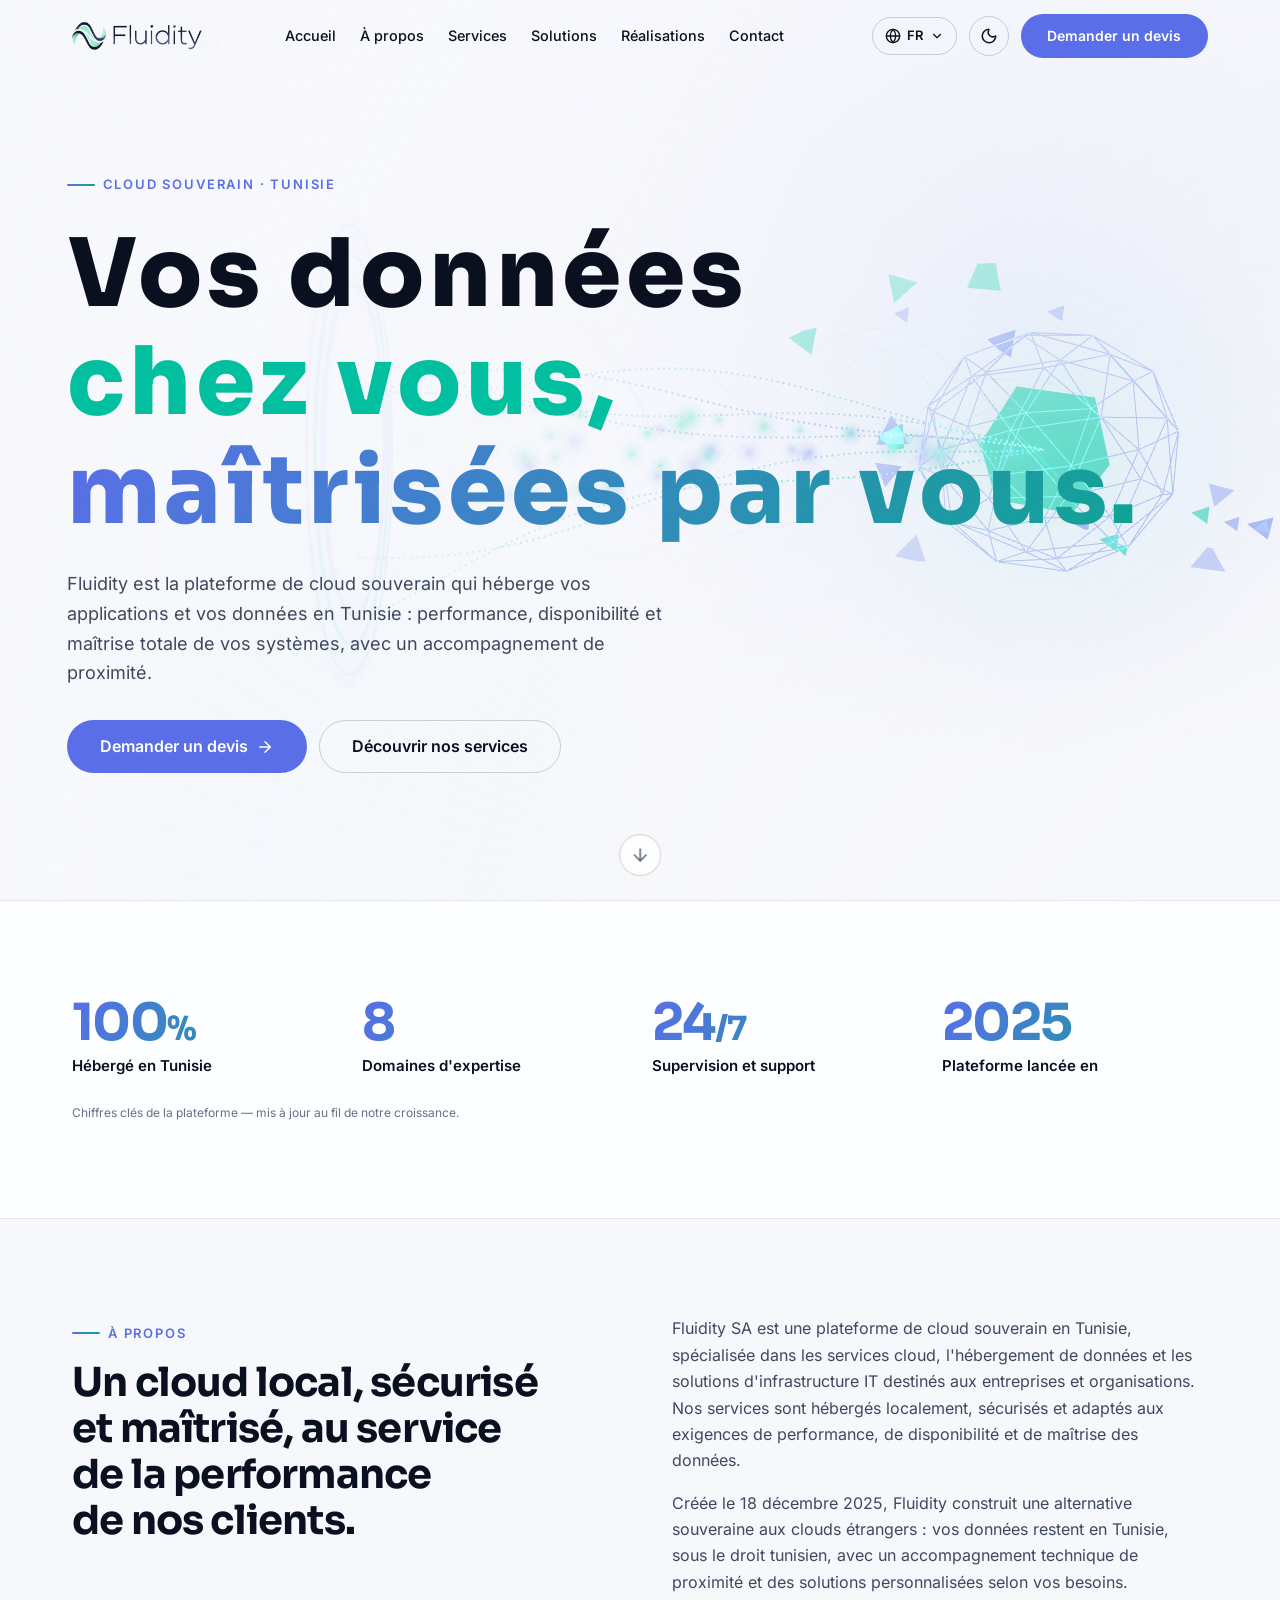
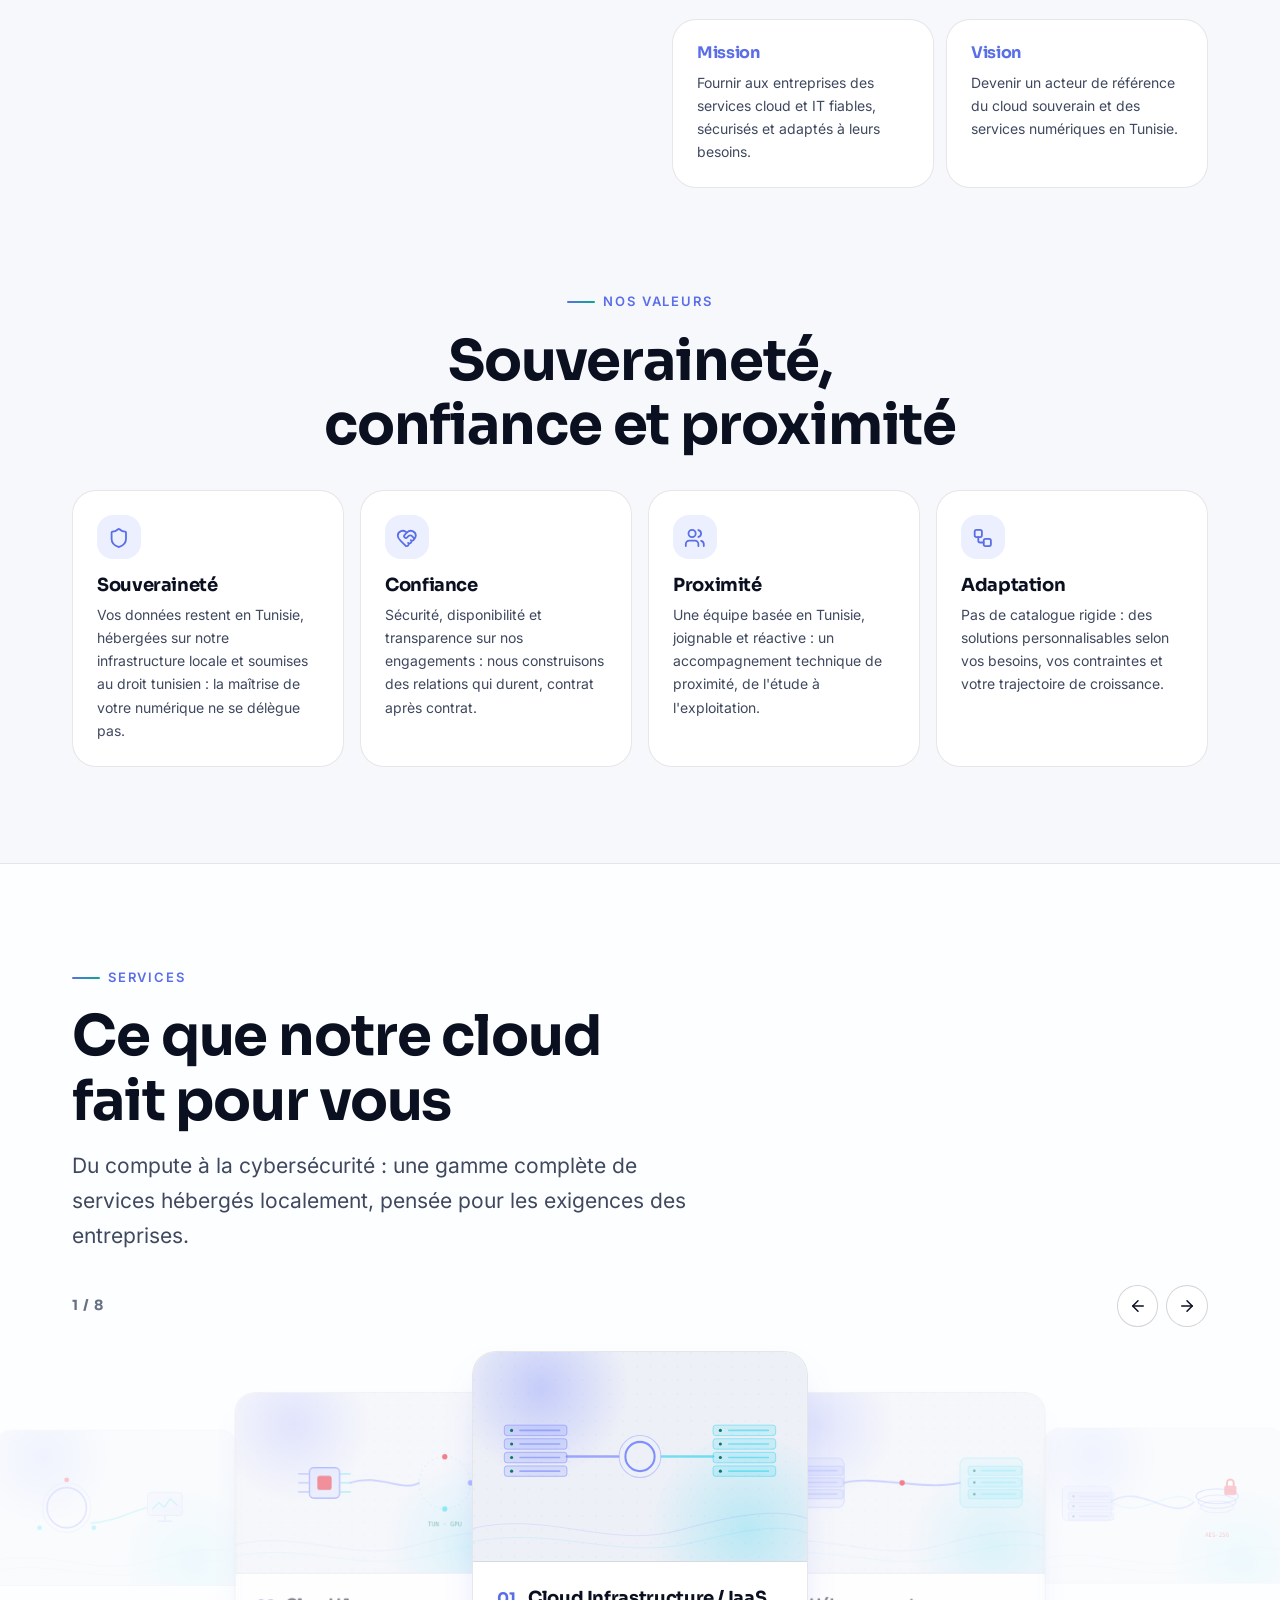
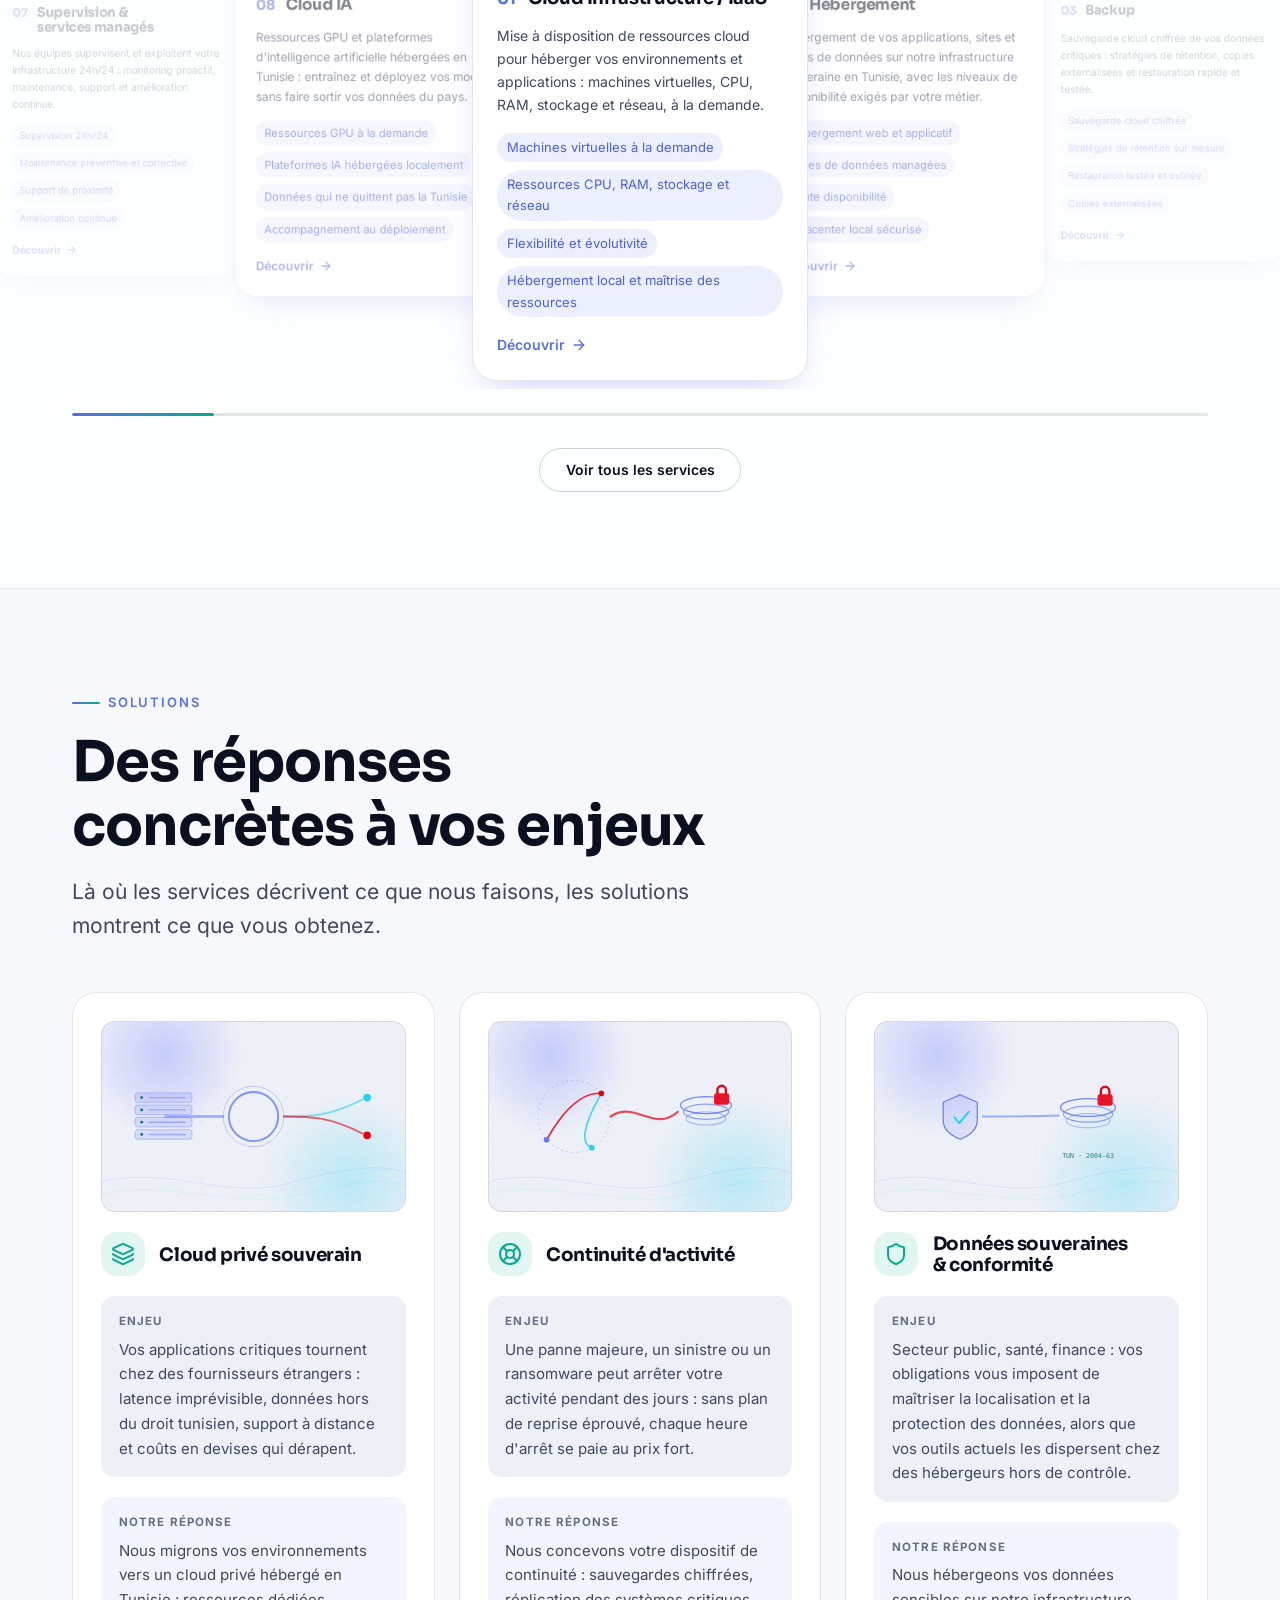
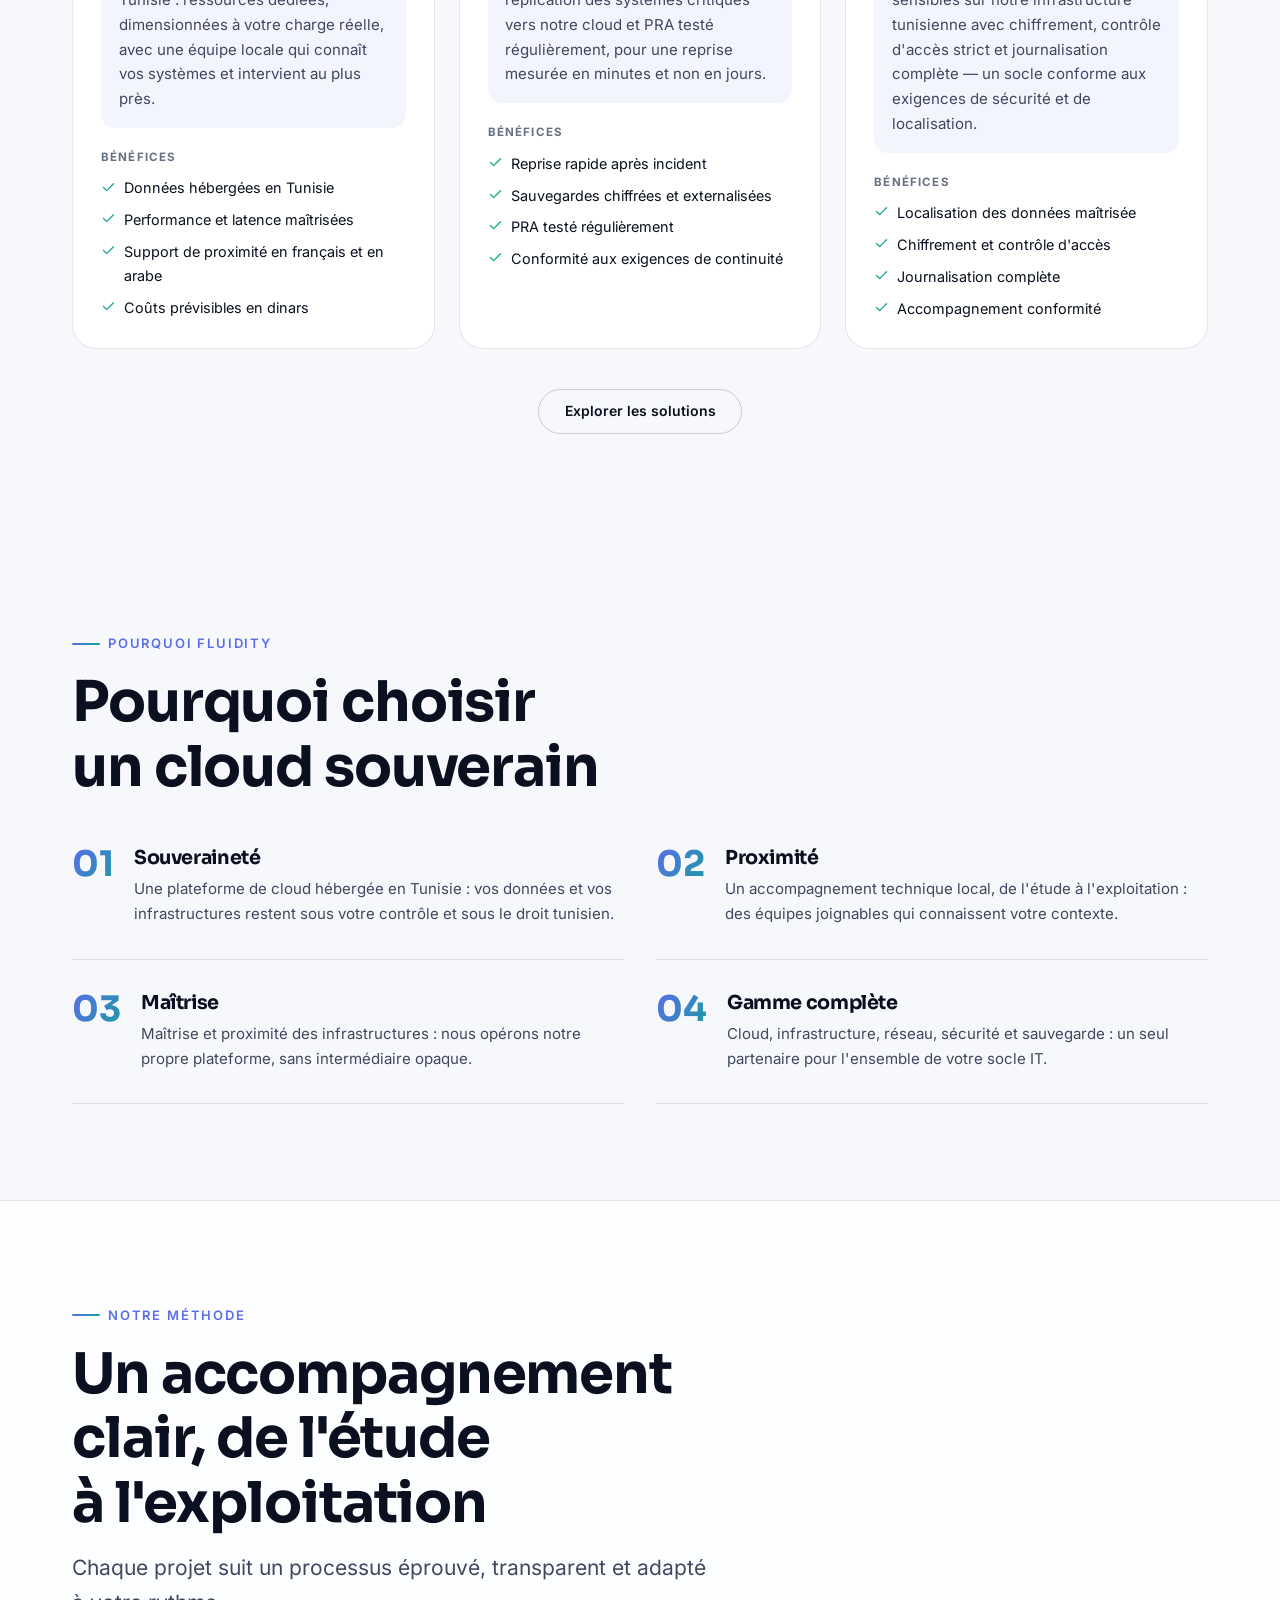
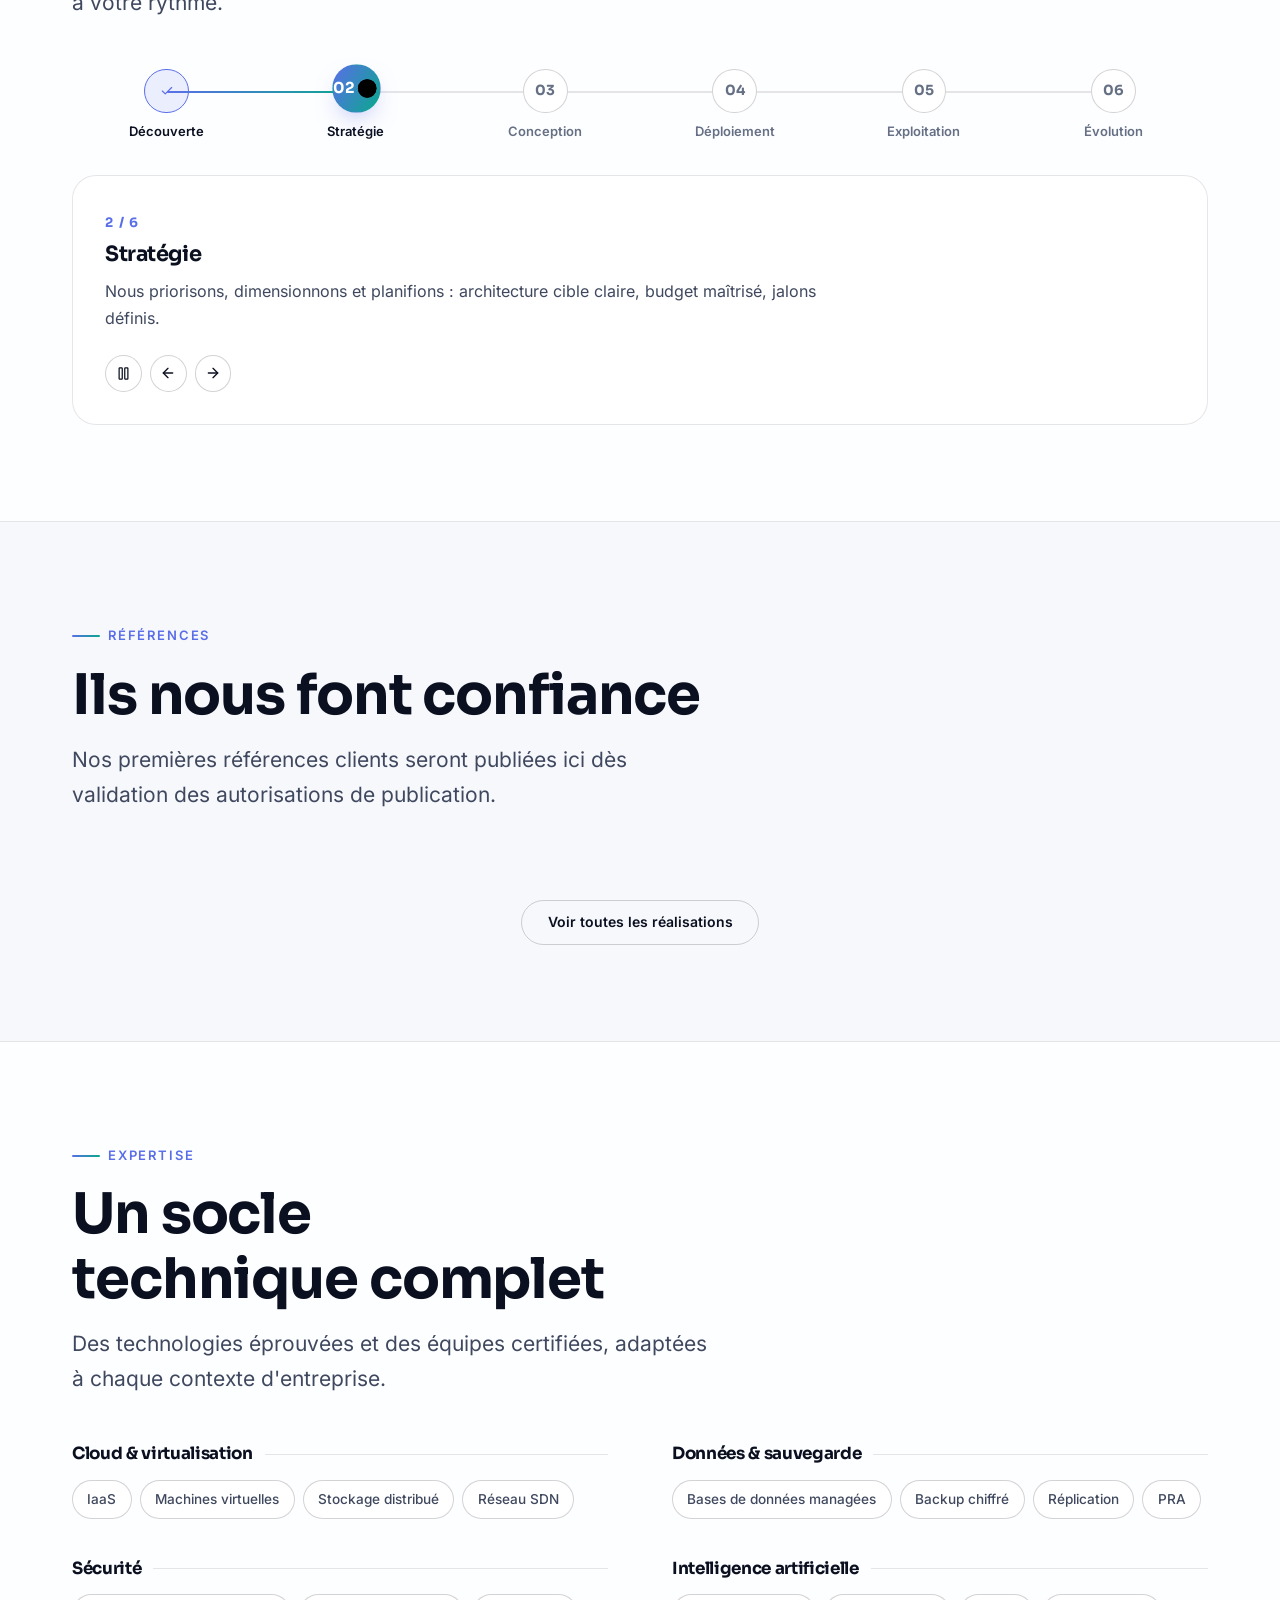
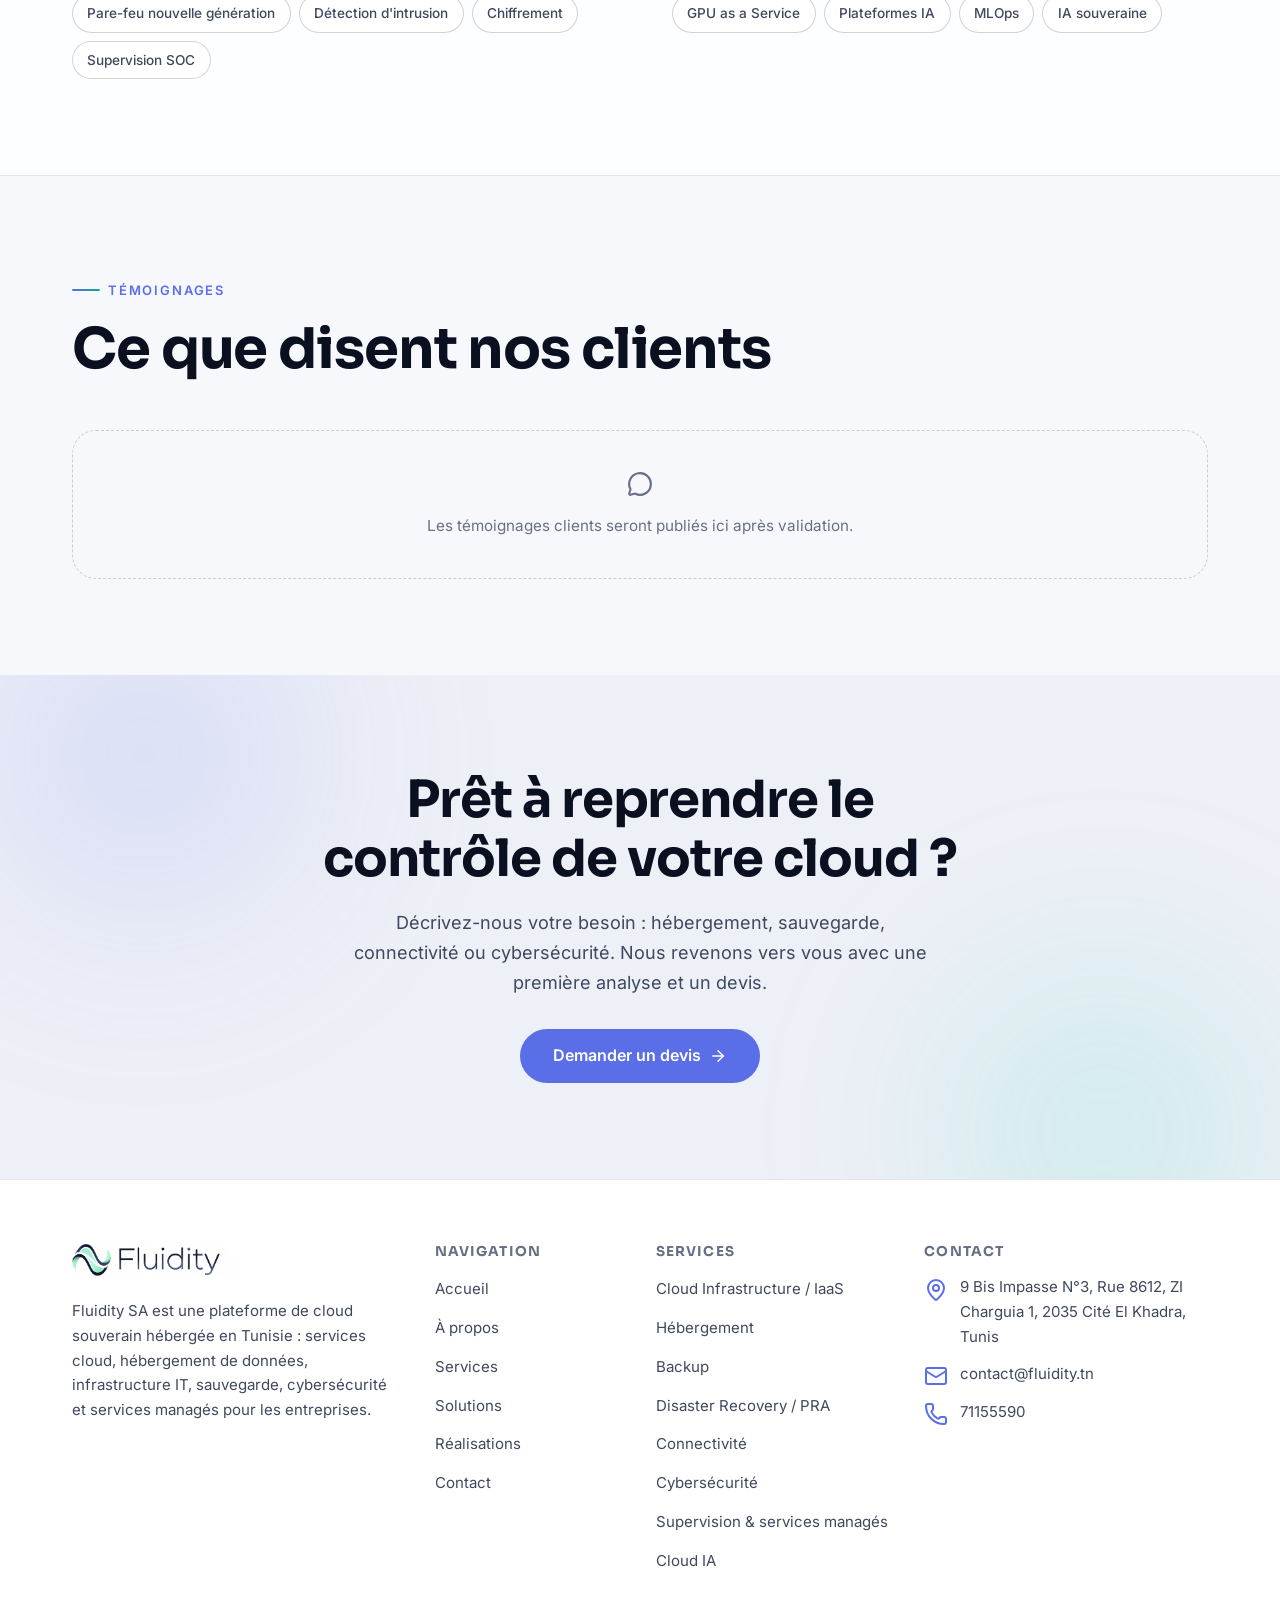
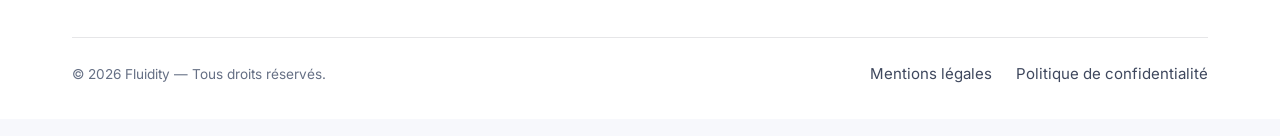
==== commit b7627769: "initial" ====
--- a/index.html
+++ b/index.html
@@ -3359,8 +3359,7 @@
                         stroke-linejoin="round" class="lucide">
                         <path d="m22 7-8.991 5.727a2 2 0 0 1-2.009 0L2 7" key="132q7q" />
                         <rect x="2" y="4" width="20" height="16" rx="2" key="izxlao" />
-                      </svg></lucide-icon></app-icon><span data-sc-4204122938 data-i18n="contact.info.emailPending">À
-                    confirmer prochainement</span></li>
+                      </svg></lucide-icon></app-icon><span data-sc-4204122938 data-i18n="contact.info.emailPending">contact@fluidity.tn</span></li>
                 <li data-sc-4204122938><app-icon data-sc-4204122938 data-sh-1438975023><lucide-icon data-sc-1438975023
                       aria-hidden="true"><svg xmlns="http://www.w3.org/2000/svg" width="24" height="24"
                         viewBox="0 0 24 24" fill="none" stroke="currentColor" stroke-width="2" stroke-linecap="round"
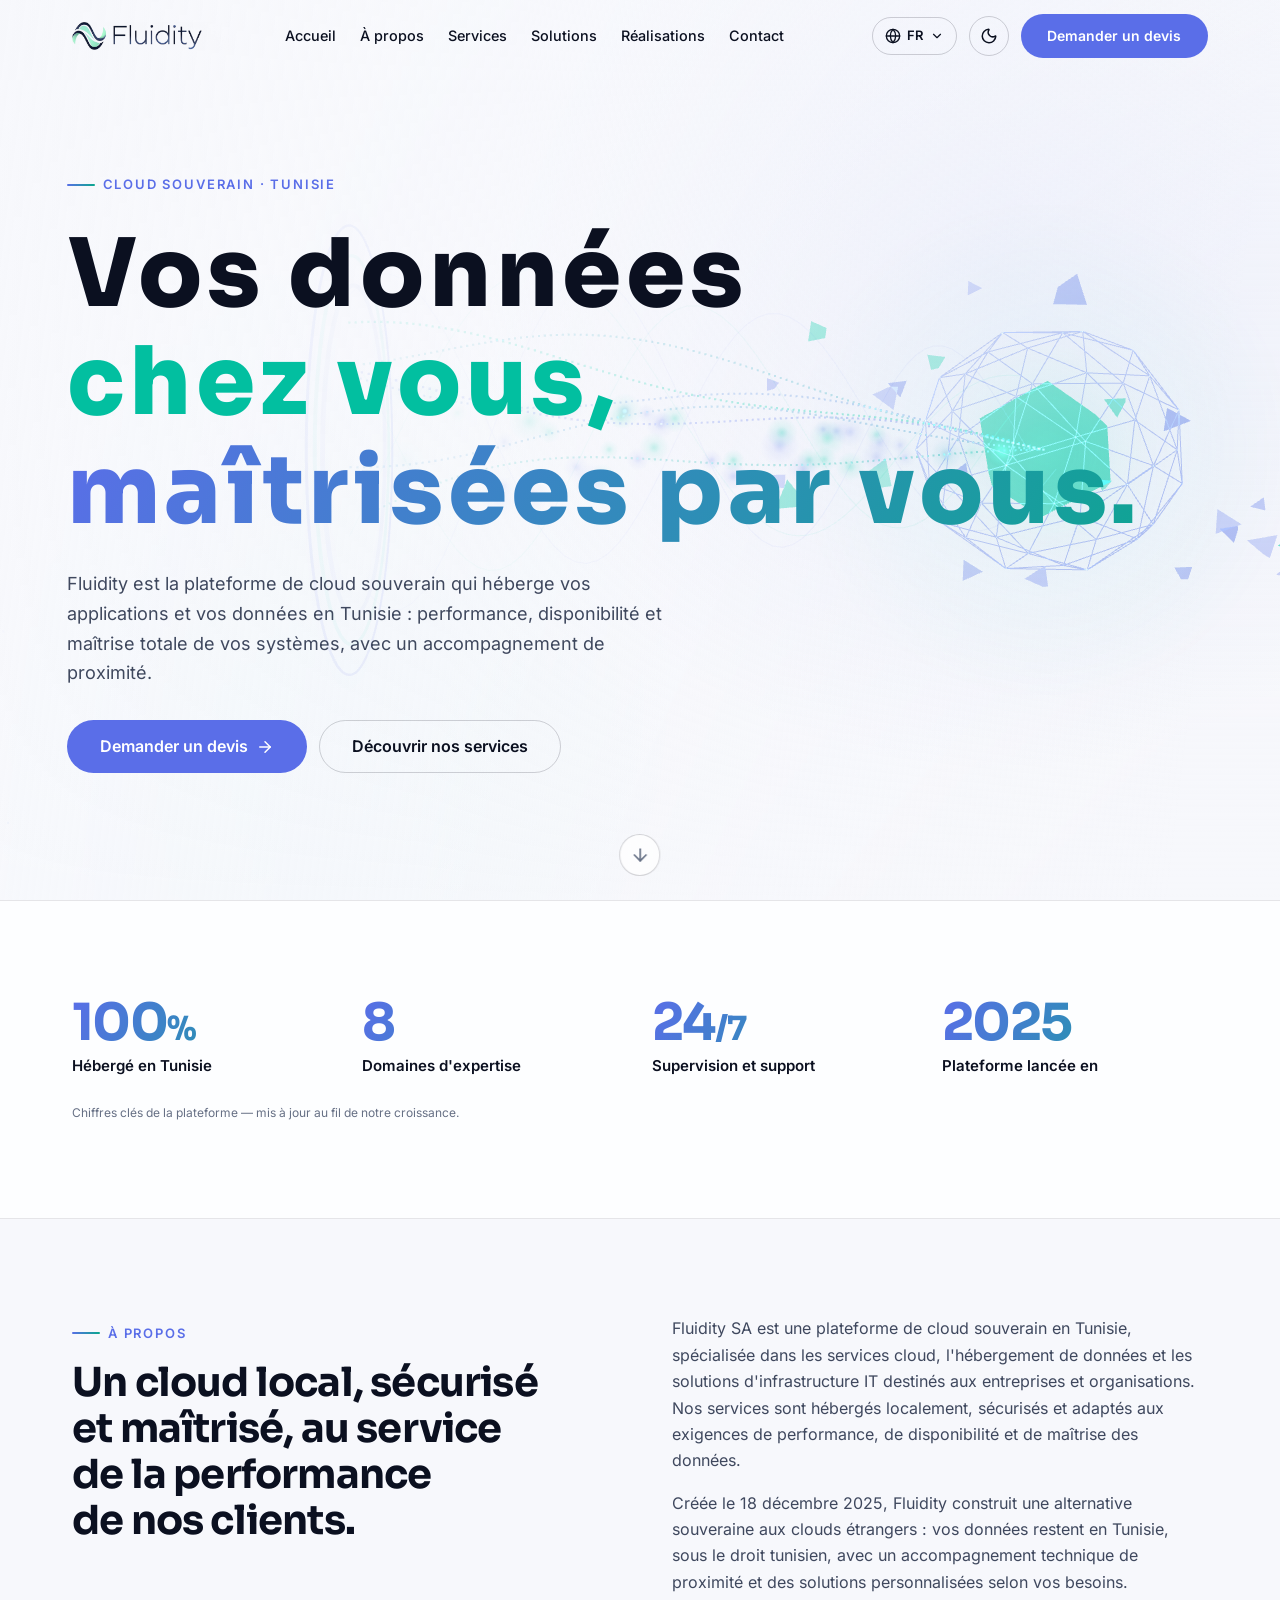
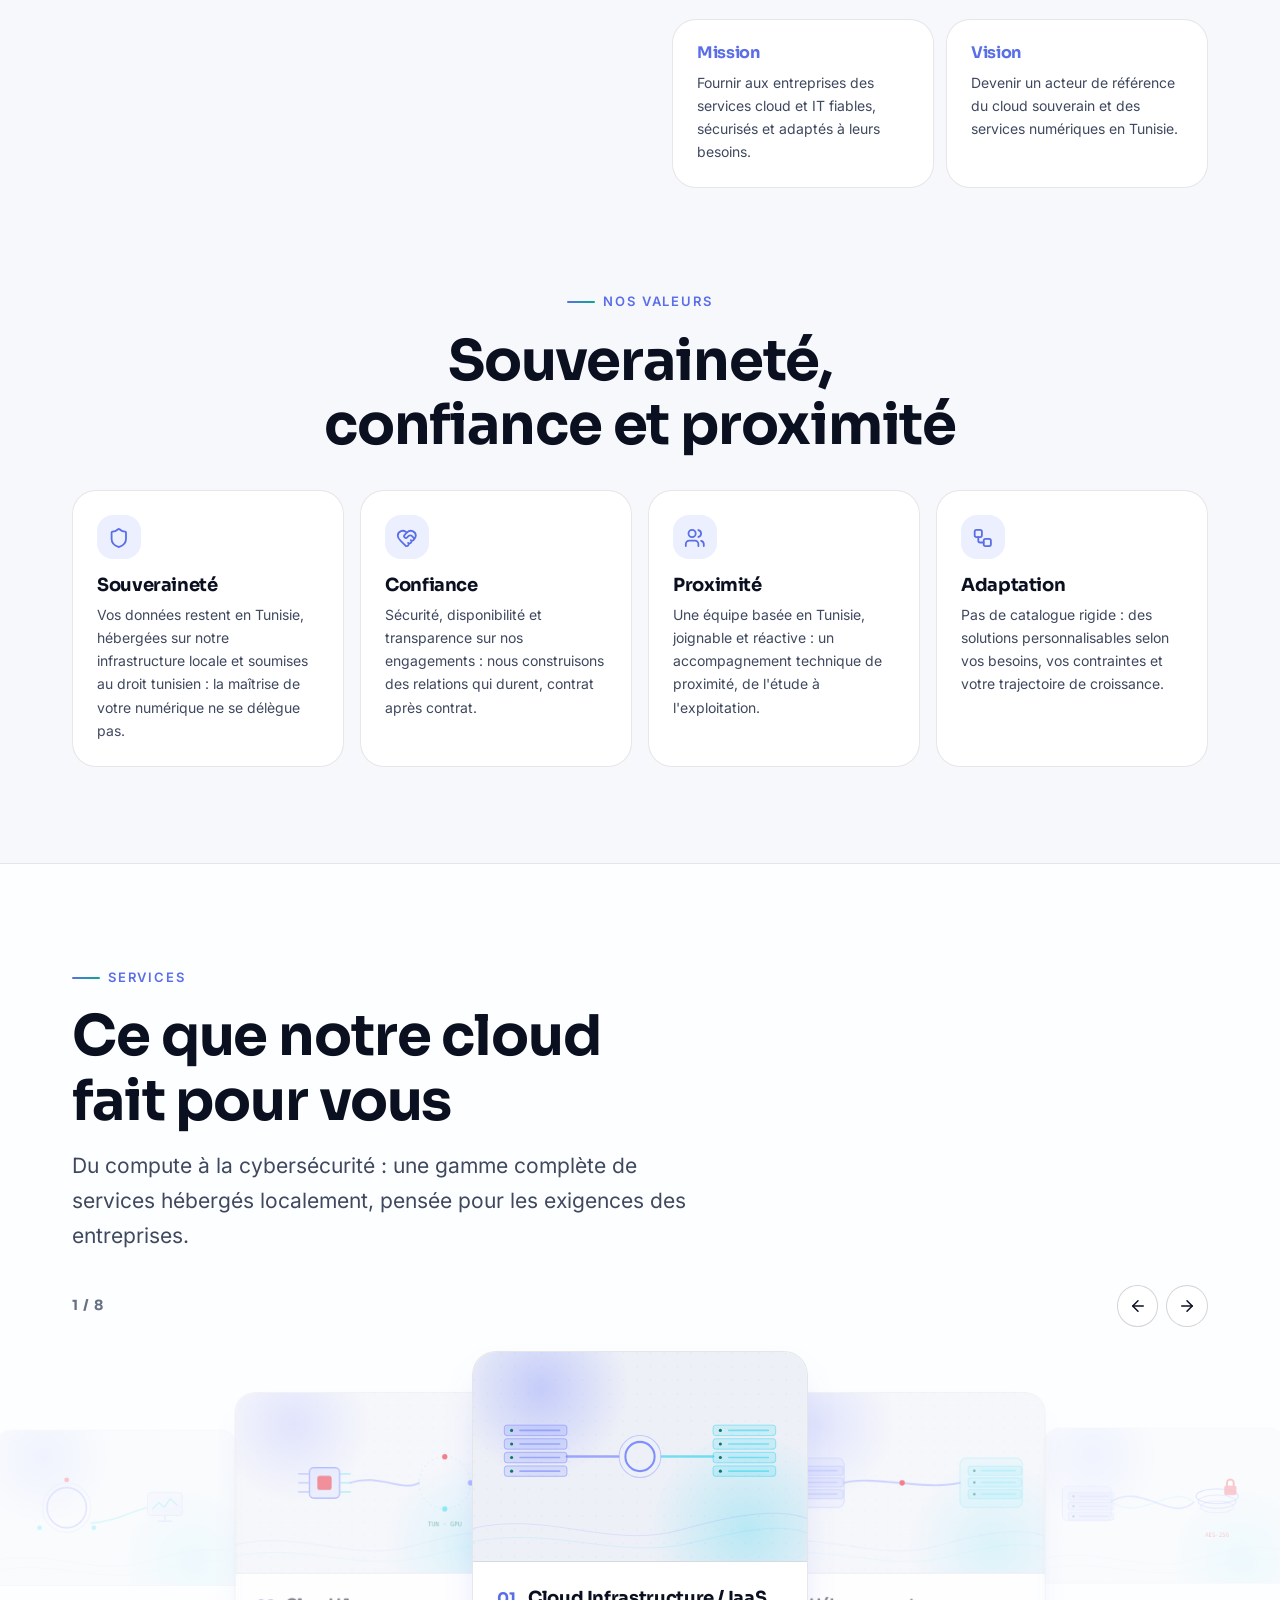
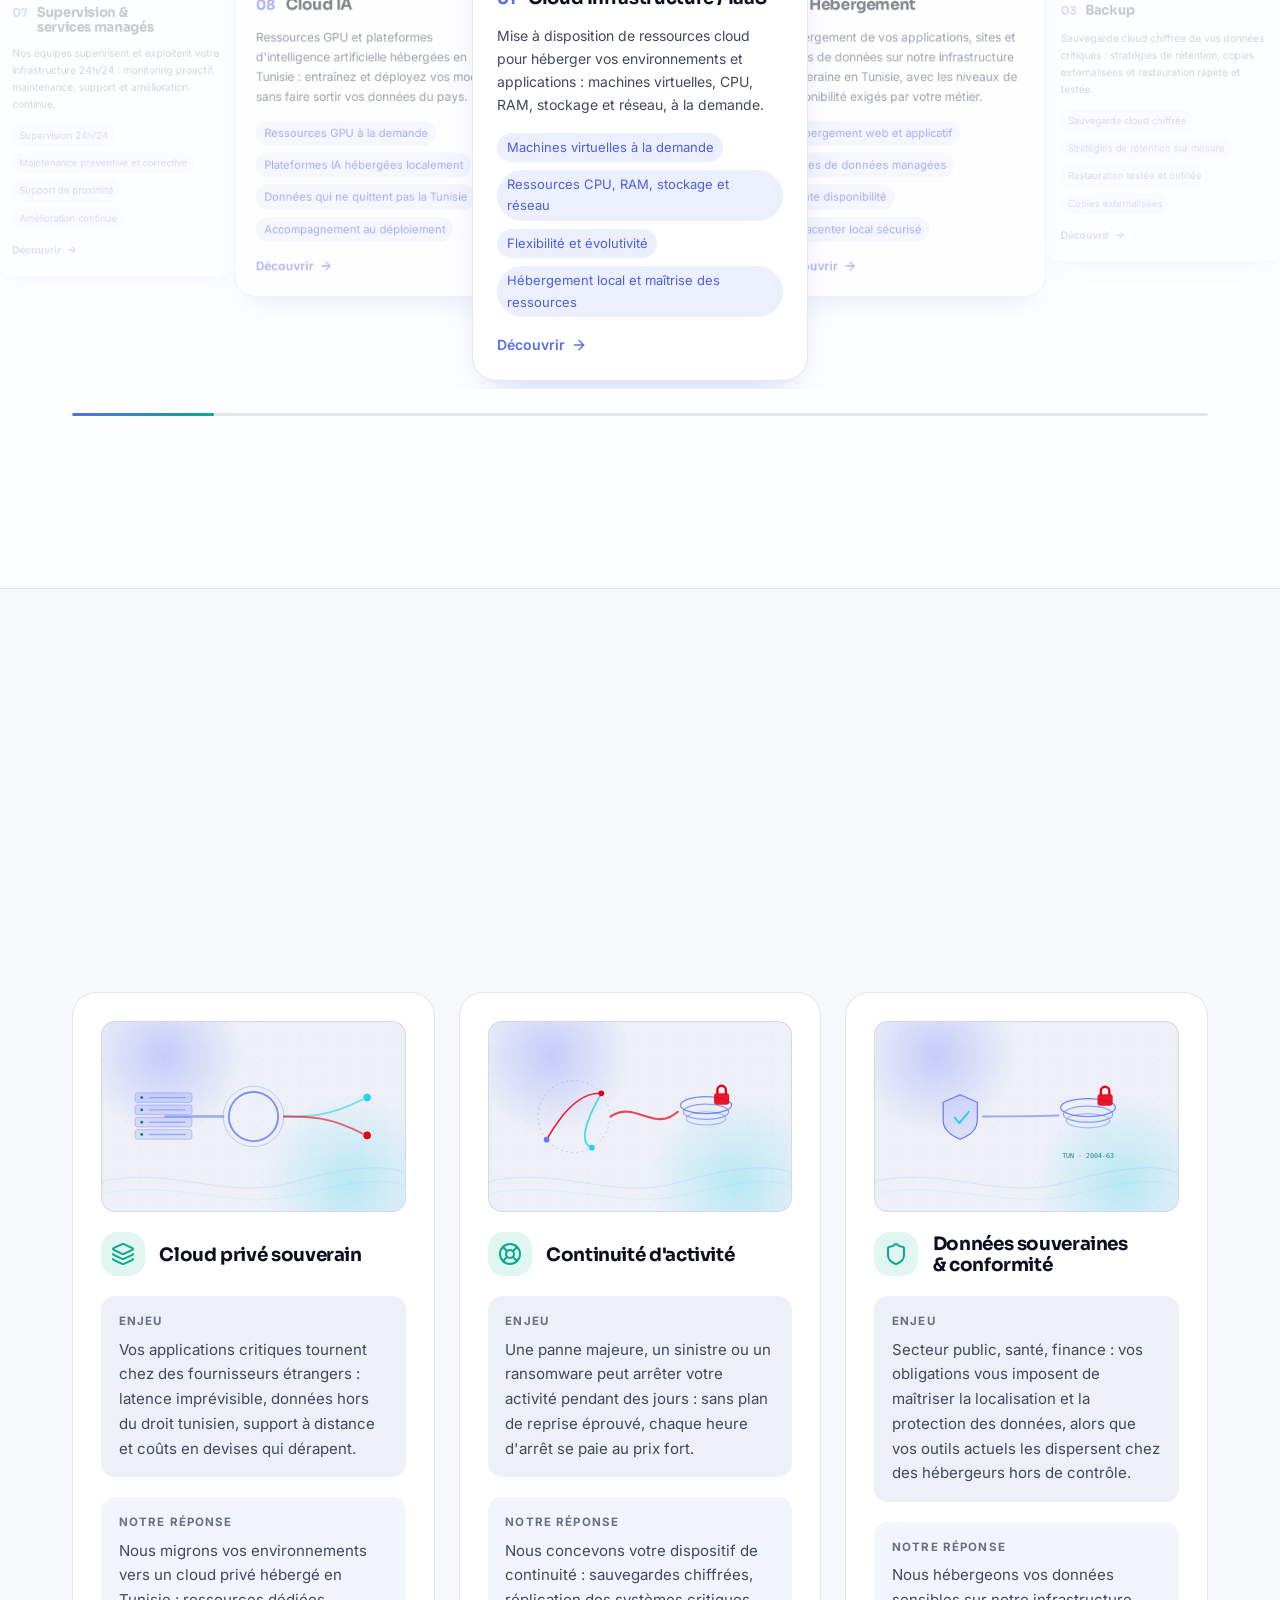
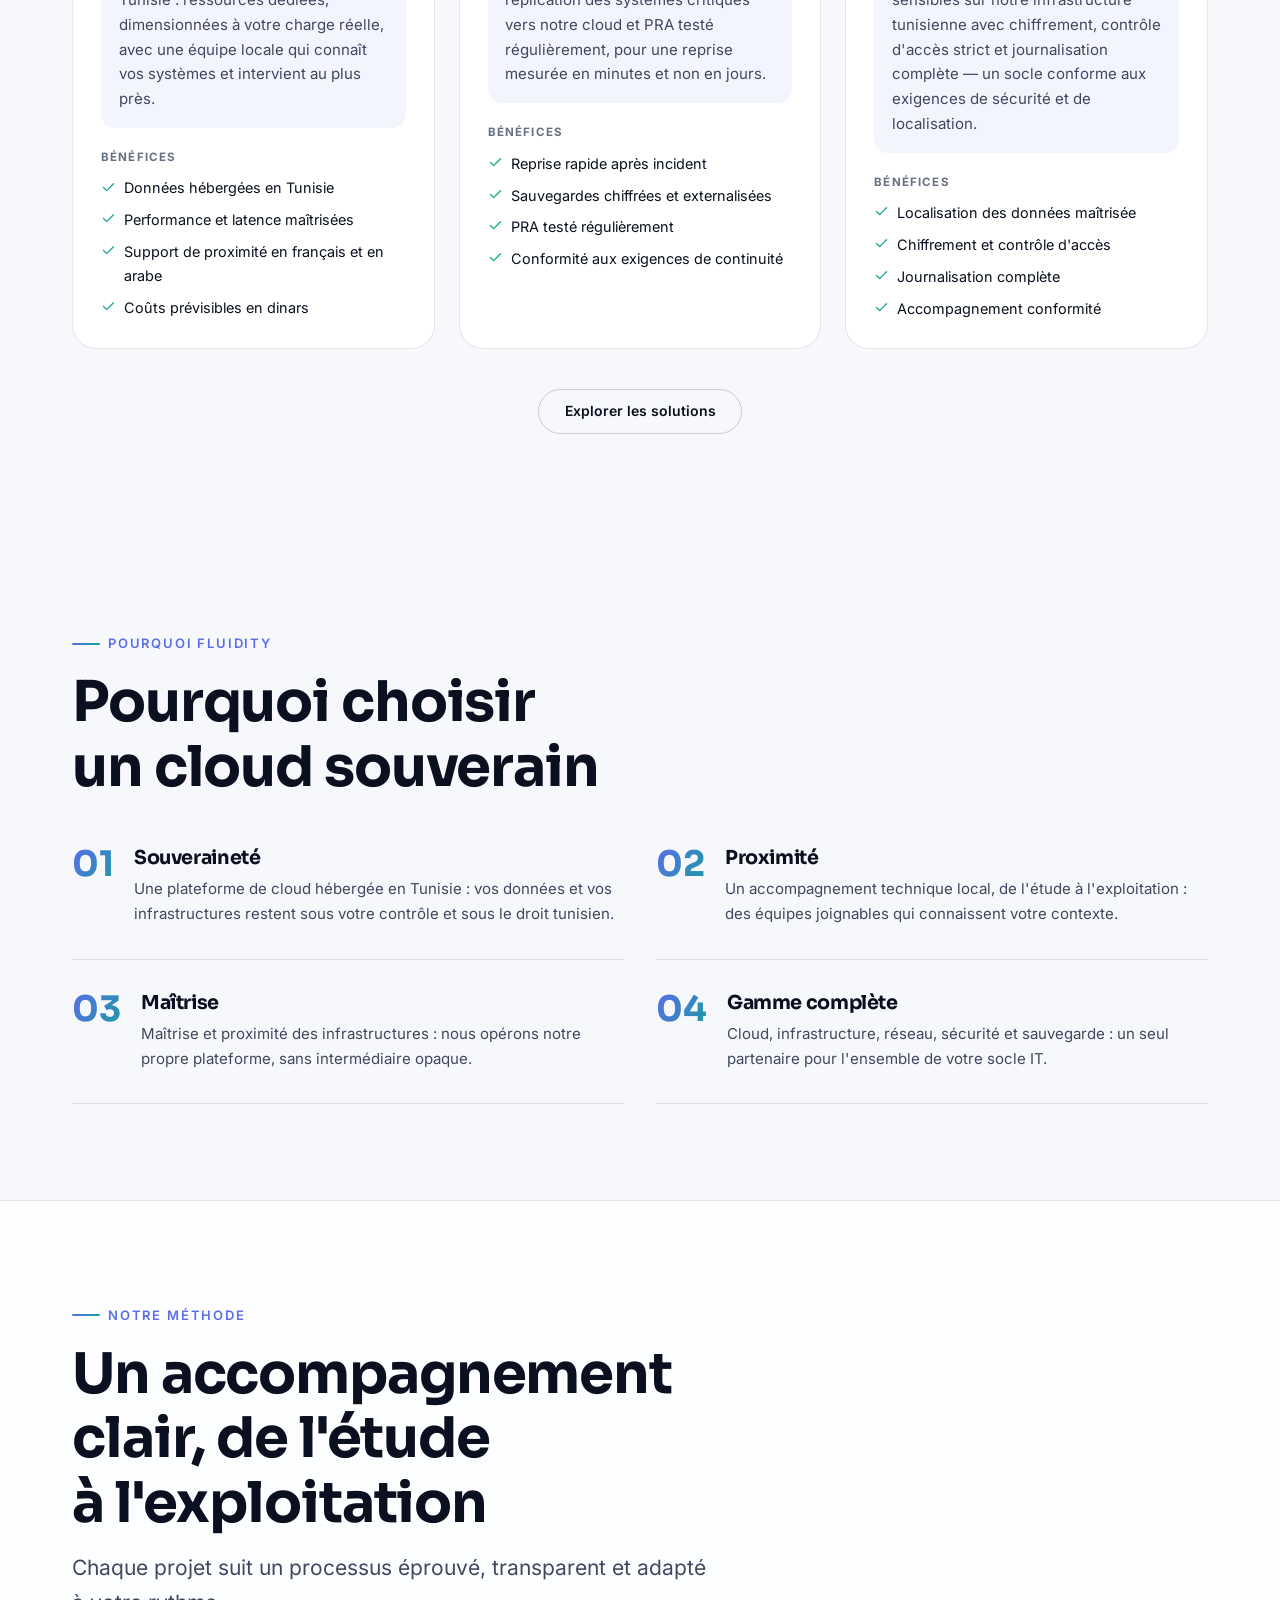
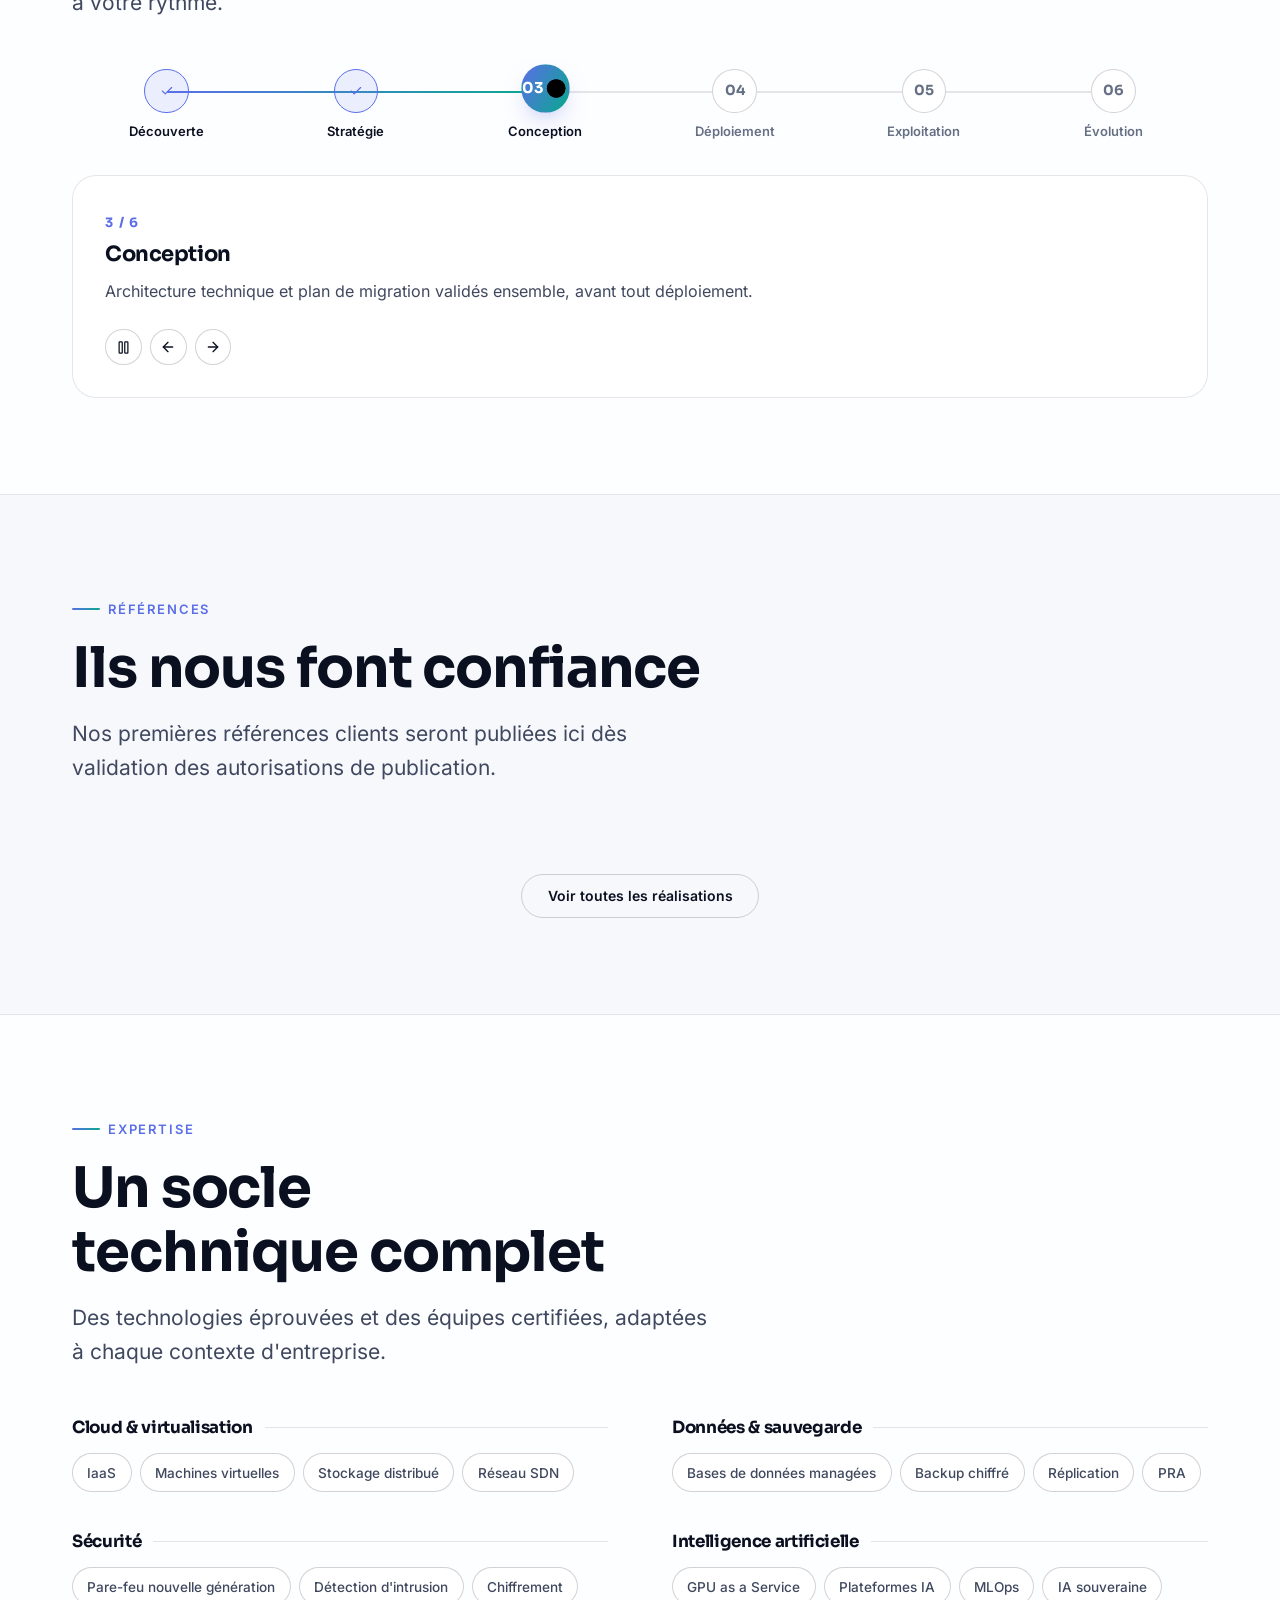
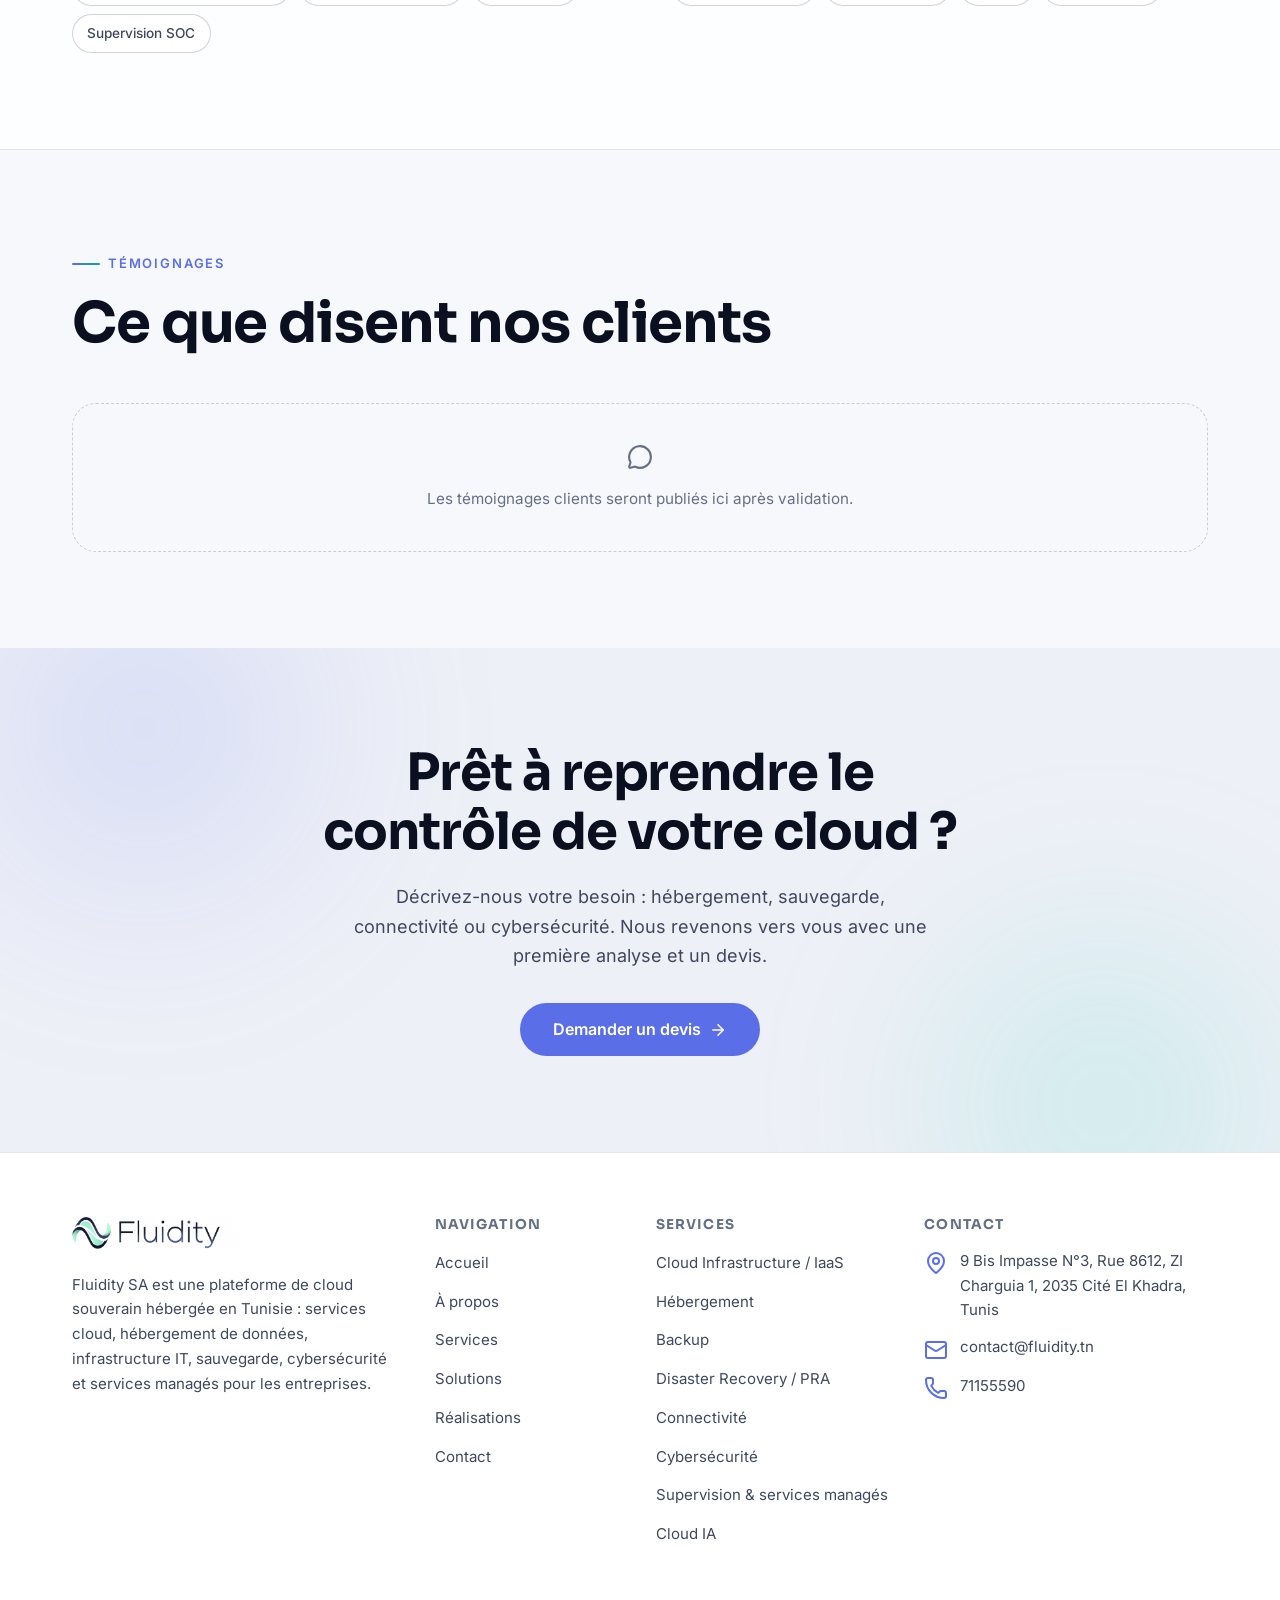
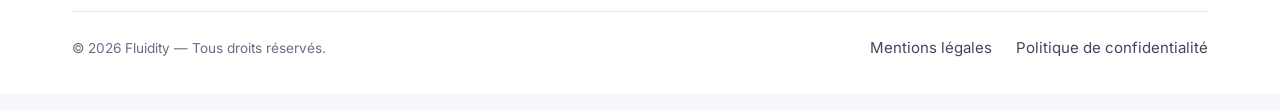
==== commit 754c0764: "Remove Angular/SPA leftovers from the static site The site is a multi-page static site with no frame" ====
--- a/index.html
+++ b/index.html
@@ -795,7 +795,7 @@
       font-size: .9375rem
     }
 
-    .contact-list[data-sc-4204122938] li[data-sc-4204122938] app-icon[data-sc-4204122938] {
+    .contact-list[data-sc-4204122938] li[data-sc-4204122938] site-icon[data-sc-4204122938] {
       color: var(--accent);
       margin-top: .15rem;
       flex-shrink: 0
@@ -1234,7 +1234,7 @@
       color: var(--accent)
     }
 
-    .value-icon[data-sc-326062191] app-icon[data-sc-326062191] {
+    .value-icon[data-sc-326062191] site-icon[data-sc-326062191] {
       width: 1.35rem;
       height: 1.35rem
     }
@@ -1391,19 +1391,19 @@
       text-decoration: none
     }
 
-    .card-link[data-sc-1478882328] lucide-icon[data-sc-1478882328] {
+    .card-link[data-sc-1478882328] site-glyph[data-sc-1478882328] {
       transition: transform .3s cubic-bezier(.22, 1, .36, 1)
     }
 
-    .card-link[data-sc-1478882328]:hover lucide-icon[data-sc-1478882328] {
+    .card-link[data-sc-1478882328]:hover site-glyph[data-sc-1478882328] {
       transform: translate(4px)
     }
 
-    [dir=rtl][data-sc-1478882328] .card-link[data-sc-1478882328] lucide-icon[data-sc-1478882328] {
+    [dir=rtl][data-sc-1478882328] .card-link[data-sc-1478882328] site-glyph[data-sc-1478882328] {
       transform: scaleX(-1)
     }
 
-    [dir=rtl][data-sc-1478882328] .card-link[data-sc-1478882328]:hover lucide-icon[data-sc-1478882328] {
+    [dir=rtl][data-sc-1478882328] .card-link[data-sc-1478882328]:hover site-glyph[data-sc-1478882328] {
       transform: scaleX(-1) translate(4px)
     }
 
@@ -1547,7 +1547,7 @@
       color: var(--text-1)
     }
 
-    .benefits[data-sc-1326777193] lucide-icon[data-sc-1326777193] {
+    .benefits[data-sc-1326777193] site-glyph[data-sc-1326777193] {
       color: var(--teal);
       flex-shrink: 0;
       margin-top: .2rem
@@ -2338,160 +2338,154 @@
 </head>
 
 <body>
-  <app-root data-sh-1364014388><a data-sc-1364014388 href="#main-content" class="skip-link">Aller au contenu
-      principal</a><app-header data-sc-1364014388 data-sh-3971712132>
+  <site-root data-sh-1364014388><a data-sc-1364014388 href="#main-content" class="skip-link">Aller au contenu
+      principal</a><site-header data-sc-1364014388 data-sh-3971712132>
       <div data-sc-3971712132 class="bar bar--home">
-        <div data-sc-3971712132 class="bar-inner container"><a data-sc-3971712132 routerlink="/"
+        <div data-sc-3971712132 class="bar-inner container"><a data-sc-3971712132
             aria-label="Fluidity — Accueil" class="brand" href="/"><img data-sc-3971712132 src="brand/logo-full.png"
               alt="Fluidity" width="140" height="25" class="brand-logo" data-i18n-attr="alt:meta.brand"></a>
-          <nav data-sc-3971712132 aria-label="Navigation principale" class="nav-desktop"><a data-sc-3971712132
-              routerlinkactive="is-active" class="nav-link link-underline is-active" href="/"
-              data-i18n="header.nav.home">Accueil</a><a data-sc-3971712132 routerlinkactive="is-active"
+          <nav data-sc-3971712132 aria-label="Navigation principale" class="nav-desktop"><a data-sc-3971712132 class="nav-link link-underline is-active" href="/"
+              data-i18n="header.nav.home">Accueil</a><a data-sc-3971712132
               class="nav-link link-underline" href="/a-propos" data-i18n="header.nav.about">À propos</a><a
-              data-sc-3971712132 routerlinkactive="is-active" class="nav-link link-underline" href="/services"
-              data-i18n="header.nav.services">Services</a><a data-sc-3971712132 routerlinkactive="is-active"
+              data-sc-3971712132 class="nav-link link-underline" href="/services"
+              data-i18n="header.nav.services">Services</a><a data-sc-3971712132
               class="nav-link link-underline" href="/solutions" data-i18n="header.nav.solutions">Solutions</a><a
-              data-sc-3971712132 routerlinkactive="is-active" class="nav-link link-underline" href="/projets"
-              data-i18n="header.nav.projects">Réalisations</a><a data-sc-3971712132 routerlinkactive="is-active"
-              class="nav-link link-underline" href="/contact" data-i18n="header.nav.contact">Contact</a><!----></nav>
-          <div data-sc-3971712132 class="actions"><app-language-selector data-sc-3971712132 data-sh-1003395257>
+              data-sc-3971712132 class="nav-link link-underline" href="/projets"
+              data-i18n="header.nav.projects">Réalisations</a><a data-sc-3971712132
+              class="nav-link link-underline" href="/contact" data-i18n="header.nav.contact">Contact</a></nav>
+          <div data-sc-3971712132 class="actions"><site-language-selector data-sc-3971712132 data-sh-1003395257>
               <div data-sc-1003395257 class="wrap"><button data-sc-1003395257 type="button" aria-haspopup="listbox"
                   class="trigger" aria-expanded="false" aria-label="Langue"
-                  data-i18n-attr="aria-label:language.label"><lucide-icon data-sc-1003395257 size="16"
+                  data-i18n-attr="aria-label:language.label"><site-glyph data-sc-1003395257
                     aria-hidden="true"><svg xmlns="http://www.w3.org/2000/svg" width="16" height="16"
                       viewBox="0 0 24 24" fill="none" stroke="currentColor" stroke-width="2" stroke-linecap="round"
                       stroke-linejoin="round" class="lucide">
-                      <circle cx="12" cy="12" r="10" key="1mglay" />
-                      <path d="M12 2a14.5 14.5 0 0 0 0 20 14.5 14.5 0 0 0 0-20" key="13o1zl" />
-                      <path d="M2 12h20" key="9i4pu4" />
-                    </svg></lucide-icon><span data-sc-1003395257 class="code">FR</span><lucide-icon data-sc-1003395257
-                    size="14" class="chev" aria-hidden="true"><svg xmlns="http://www.w3.org/2000/svg" width="14"
+                      <circle cx="12" cy="12" r="10" />
+                      <path d="M12 2a14.5 14.5 0 0 0 0 20 14.5 14.5 0 0 0 0-20" />
+                      <path d="M2 12h20" />
+                    </svg></site-glyph><span data-sc-1003395257 class="code">FR</span><site-glyph data-sc-1003395257 class="chev" aria-hidden="true"><svg xmlns="http://www.w3.org/2000/svg" width="14"
                       height="14" viewBox="0 0 24 24" fill="none" stroke="currentColor" stroke-width="2"
                       stroke-linecap="round" stroke-linejoin="round" class="lucide chev">
-                      <path d="m6 9 6 6 6-6" key="qrunsl" />
-                    </svg></lucide-icon></button><!----></div>
-            </app-language-selector><app-theme-toggle data-sc-3971712132 data-sh-3373500935><button data-sc-3373500935
+                      <path d="m6 9 6 6 6-6" />
+                    </svg></site-glyph></button></div>
+            </site-language-selector><site-theme-toggle data-sc-3971712132 data-sh-3373500935><button data-sc-3373500935
                 type="button" class="theme-toggle" aria-label="Passer en thème sombre" title="Passer en thème sombre"
-                data-i18n-attr="aria-label:theme.toDark;title:theme.toDark"><!----><lucide-icon data-sc-3373500935
-                  size="18" aria-hidden="true"><svg xmlns="http://www.w3.org/2000/svg" width="18" height="18"
+                data-i18n-attr="aria-label:theme.toDark;title:theme.toDark"><site-glyph data-sc-3373500935 aria-hidden="true"><svg xmlns="http://www.w3.org/2000/svg" width="18" height="18"
                     viewBox="0 0 24 24" fill="none" stroke="currentColor" stroke-width="2" stroke-linecap="round"
                     stroke-linejoin="round" class="lucide">
                     <path
-                      d="M20.985 12.486a9 9 0 1 1-9.473-9.472c.405-.022.617.46.402.803a6 6 0 0 0 8.268 8.268c.344-.215.825-.004.803.401"
-                      key="kfwtm" />
-                  </svg></lucide-icon><!----></button></app-theme-toggle><a data-sc-3971712132 routerlink="/contact"
+                      d="M20.985 12.486a9 9 0 1 1-9.473-9.472c.405-.022.617.46.402.803a6 6 0 0 0 8.268 8.268c.344-.215.825-.004.803.401" />
+                  </svg></site-glyph></button></site-theme-toggle><a data-sc-3971712132
               class="btn btn-primary header-cta" href="/contact" data-i18n="header.cta">Demander un devis</a><button
               data-sc-3971712132 type="button" class="menu-btn" aria-expanded="false" aria-label="Ouvrir le menu"
-              data-i18n-attr="aria-label:header.menuOpen"><lucide-icon data-sc-3971712132 size="22"
+              data-i18n-attr="aria-label:header.menuOpen"><site-glyph data-sc-3971712132
                 aria-hidden="true"><svg xmlns="http://www.w3.org/2000/svg" width="22" height="22" viewBox="0 0 24 24"
                   fill="none" stroke="currentColor" stroke-width="2" stroke-linecap="round" stroke-linejoin="round"
                   class="lucide">
-                  <path d="M4 5h16" key="1tepv9" />
-                  <path d="M4 12h16" key="1lakjw" />
-                  <path d="M4 19h16" key="1djgab" />
-                </svg></lucide-icon></button></div>
+                  <path d="M4 5h16" />
+                  <path d="M4 12h16" />
+                  <path d="M4 19h16" />
+                </svg></site-glyph></button></div>
         </div>
-      </div><!---->
-    </app-header>
-    <main data-sc-1364014388 id="main-content" tabindex="-1"><router-outlet
-        data-sc-1364014388></router-outlet><app-home-page data-sh-602806147><app-flow-field data-sc-602806147
-          data-sh-818785121><canvas data-sc-818785121 aria-hidden="true"></canvas></app-flow-field>
-        <div data-sc-602806147 class="page-flow"><app-hero data-sc-602806147 data-sh-487684021>
+      </div>
+    </site-header>
+    <main data-sc-1364014388 id="main-content" tabindex="-1"><site-home-page data-sh-602806147><site-flow-field data-sc-602806147
+          data-sh-818785121><canvas data-sc-818785121 aria-hidden="true"></canvas></site-flow-field>
+        <div data-sc-602806147 class="page-flow"><site-hero data-sc-602806147 data-sh-487684021>
             <section data-sc-487684021 class="hero">
               <div data-sc-487684021 aria-hidden="true" class="hero-bg"></div>
-              <div data-sc-487684021 aria-hidden="true" class="hero-canvas"><app-fluid-visual data-sc-487684021
+              <div data-sc-487684021 aria-hidden="true" class="hero-canvas"><site-fluid-visual data-sc-487684021
                   data-sh-2648981280>
                   <div data-sc-2648981280 aria-hidden="true" class="stage"></div>
                   <div data-sc-2648981280 aria-hidden="true" class="fallback">
                     <div data-sc-2648981280 class="fb-orb fb-orb--a"></div>
                     <div data-sc-2648981280 class="fb-orb fb-orb--b"></div>
                     <div data-sc-2648981280 class="fb-orb fb-orb--c"></div>
-                  </div><!---->
-                </app-fluid-visual></div>
+                  </div>
+                </site-fluid-visual></div>
               <div data-sc-487684021 aria-hidden="true" class="hero-scrim"></div>
               <div data-sc-487684021 class="container hero-inner">
                 <div data-sc-487684021 class="hero-copy">
-                  <p data-sc-487684021 appreveal class="reveal eyebrow reveal-done" data-i18n="home.hero.eyebrow">Cloud
+                  <p data-sc-487684021 class="reveal eyebrow reveal-done" data-i18n="home.hero.eyebrow">Cloud
                     souverain · Tunisie</p>
-                  <h1 data-sc-487684021 class="hero-title"><span data-sc-487684021 appreveal
+                  <h1 data-sc-487684021 class="hero-title"><span data-sc-487684021
                       class="reveal line reveal-done" data-i18n="home.hero.titleA" style="--reveal-delay:60ms;">Vos
-                      données</span><span data-sc-487684021 appreveal class="reveal line line--chaos reveal-done"
+                      données</span><span data-sc-487684021 class="reveal line line--chaos reveal-done"
                       data-i18n="home.hero.titleB" style="--reveal-delay:140ms;">chez vous,</span><span
-                      data-sc-487684021 appreveal class="reveal line line--grad reveal-done"
+                      data-sc-487684021 class="reveal line line--grad reveal-done"
                       data-i18n="home.hero.titleC" style="--reveal-delay:220ms;">maîtrisées par vous.</span></h1>
-                  <p data-sc-487684021 appreveal class="reveal hero-sub reveal-done" data-i18n="home.hero.subtitle"
+                  <p data-sc-487684021 class="reveal hero-sub reveal-done" data-i18n="home.hero.subtitle"
                     style="--reveal-delay:220ms;">Fluidity est la plateforme de cloud souverain qui héberge vos
                     applications et vos données en Tunisie : performance, disponibilité et maîtrise totale de vos
                     systèmes, avec un accompagnement de proximité.</p>
-                  <div data-sc-487684021 appreveal class="reveal hero-ctas reveal-done" style="--reveal-delay:300ms;"><a
-                      data-sc-487684021 routerlink="/contact" class="btn btn-primary btn-lg" href="/contact"><span
-                        data-sc-487684021 data-i18n="header.cta">Demander un devis</span><lucide-icon data-sc-487684021
-                        size="18" aria-hidden="true"><svg xmlns="http://www.w3.org/2000/svg" width="18" height="18"
+                  <div data-sc-487684021 class="reveal hero-ctas reveal-done" style="--reveal-delay:300ms;"><a
+                      data-sc-487684021 class="btn btn-primary btn-lg" href="/contact"><span
+                        data-sc-487684021 data-i18n="header.cta">Demander un devis</span><site-glyph data-sc-487684021 aria-hidden="true"><svg xmlns="http://www.w3.org/2000/svg" width="18" height="18"
                           viewBox="0 0 24 24" fill="none" stroke="currentColor" stroke-width="2" stroke-linecap="round"
                           stroke-linejoin="round" class="lucide">
-                          <path d="M5 12h14" key="1ays0h" />
-                          <path d="m12 5 7 7-7 7" key="xquz4c" />
-                        </svg></lucide-icon></a><a data-sc-487684021 routerlink="/services" class="btn btn-ghost btn-lg"
+                          <path d="M5 12h14" />
+                          <path d="m12 5 7 7-7 7" />
+                        </svg></site-glyph></a><a data-sc-487684021 class="btn btn-ghost btn-lg"
                       href="/services" data-i18n="home.hero.ctaSecondary">Découvrir nos services</a></div>
                 </div>
               </div><a data-sc-487684021 href="#stats" class="scroll-hint" aria-label="Défiler vers le contenu"
-                data-i18n-attr="aria-label:home.hero.scrollHint"><lucide-icon data-sc-487684021 size="20"
+                data-i18n-attr="aria-label:home.hero.scrollHint"><site-glyph data-sc-487684021
                   aria-hidden="true"><svg xmlns="http://www.w3.org/2000/svg" width="20" height="20" viewBox="0 0 24 24"
                     fill="none" stroke="currentColor" stroke-width="2" stroke-linecap="round" stroke-linejoin="round"
                     class="lucide">
-                    <path d="M12 5v14" key="s699le" />
-                    <path d="m19 12-7 7-7-7" key="1idqje" />
-                  </svg></lucide-icon></a>
+                    <path d="M12 5v14" />
+                    <path d="m19 12-7 7-7-7" />
+                  </svg></site-glyph></a>
             </section>
-          </app-hero><app-stats data-sc-602806147 data-sh-1762818267>
+          </site-hero><site-stats data-sc-602806147 data-sh-1762818267>
             <section data-sc-1762818267 class="stats section-alt"
               aria-label="Chiffres clés de la plateforme — mis à jour au fil de notre croissance."
               data-i18n-attr="aria-label:home.stats.note">
               <div data-sc-1762818267 class="container">
-                <div data-sc-1762818267 appreveal class="reveal grid reveal-done"><app-stat-counter data-sc-1762818267
+                <div data-sc-1762818267 class="reveal grid reveal-done"><site-stat-counter data-sc-1762818267
                     data-sh-190371762>
-                    <div data-sc-190371762 appreveal class="reveal stat reveal-done">
+                    <div data-sc-190371762 class="reveal stat reveal-done">
                       <div data-sc-190371762 class="stat-value"><span data-sc-190371762 class="number">100</span><span
                           data-sc-190371762 class="suffix">%</span></div>
                       <div data-sc-190371762 class="stat-label" data-i18n="stats.0.label">Hébergé en Tunisie</div>
-                      <!---->
+                      
                     </div>
-                  </app-stat-counter><app-stat-counter data-sc-1762818267 data-sh-190371762>
-                    <div data-sc-190371762 appreveal class="reveal stat reveal-done">
+                  </site-stat-counter><site-stat-counter data-sc-1762818267 data-sh-190371762>
+                    <div data-sc-190371762 class="reveal stat reveal-done">
                       <div data-sc-190371762 class="stat-value"><span data-sc-190371762 class="number">8</span><span
                           data-sc-190371762 class="suffix"></span></div>
                       <div data-sc-190371762 class="stat-label" data-i18n="stats.1.label">Domaines d'expertise</div>
-                      <!---->
+                      
                     </div>
-                  </app-stat-counter><app-stat-counter data-sc-1762818267 data-sh-190371762>
-                    <div data-sc-190371762 appreveal class="reveal stat reveal-done">
+                  </site-stat-counter><site-stat-counter data-sc-1762818267 data-sh-190371762>
+                    <div data-sc-190371762 class="reveal stat reveal-done">
                       <div data-sc-190371762 class="stat-value"><span data-sc-190371762 class="number">24</span><span
                           data-sc-190371762 class="suffix">/7</span></div>
                       <div data-sc-190371762 class="stat-label" data-i18n="stats.2.label">Supervision et support</div>
-                      <!---->
+                      
                     </div>
-                  </app-stat-counter><app-stat-counter data-sc-1762818267 data-sh-190371762>
-                    <div data-sc-190371762 appreveal class="reveal stat reveal-done">
+                  </site-stat-counter><site-stat-counter data-sc-1762818267 data-sh-190371762>
+                    <div data-sc-190371762 class="reveal stat reveal-done">
                       <div data-sc-190371762 class="stat-value"><span data-sc-190371762 class="number">2025</span><span
                           data-sc-190371762 class="suffix"></span></div>
                       <div data-sc-190371762 class="stat-label" data-i18n="stats.3.label">Plateforme lancée en</div>
-                      <!---->
+                      
                     </div>
-                  </app-stat-counter><!----></div>
+                  </site-stat-counter></div>
                 <p data-sc-1762818267 class="note" data-i18n="home.stats.note">Chiffres clés de la plateforme — mis à
                   jour au fil de notre croissance.</p>
               </div>
             </section>
-          </app-stats><app-about data-sc-602806147 data-sh-326062191>
+          </site-stats><site-about data-sc-602806147 data-sh-326062191>
             <section data-sc-326062191 id="a-propos" class="about section">
               <div data-sc-326062191 class="container">
                 <div data-sc-326062191 class="split">
-                  <div data-sc-326062191 appreveal class="reveal statement reveal-done">
+                  <div data-sc-326062191 class="reveal statement reveal-done">
                     <p data-sc-326062191 class="eyebrow" data-i18n="header.nav.about">À propos</p>
                     <h2 data-sc-326062191 class="statement-title" data-i18n="home.about.statement">Un cloud local,
                       sécurisé et maîtrisé, au service de la performance de nos clients.</h2>
                   </div>
-                  <div data-sc-326062191 appreveal class="reveal support reveal-done" style="--reveal-delay:120ms;">
+                  <div data-sc-326062191 class="reveal support reveal-done" style="--reveal-delay:120ms;">
                     <p data-sc-326062191 data-i18n="home.about.text1">Fluidity SA est une plateforme de cloud souverain
                       en Tunisie, spécialisée dans les services cloud, l'hébergement de données et les solutions
                       d'infrastructure IT destinés aux entreprises et organisations. Nos services sont hébergés
@@ -2515,112 +2509,110 @@
                     </div>
                   </div>
                 </div>
-                <div data-sc-326062191 class="values"><app-section-heading data-sc-326062191 align="center"
+                <div data-sc-326062191 class="values"><site-section-heading data-sc-326062191
                     data-sh-844876759>
-                    <div data-sc-844876759 appreveal class="reveal heading heading--center reveal-done">
+                    <div data-sc-844876759 class="reveal heading heading--center reveal-done">
                       <p data-sc-844876759 class="eyebrow" data-i18n="home.about.valuesEyebrow">Nos valeurs</p>
                       <h2 data-sc-844876759 class="section-title" data-i18n="home.about.valuesTitle">Souveraineté,
-                        confiance et proximité</h2><!---->
+                        confiance et proximité</h2>
                     </div>
-                  </app-section-heading>
+                  </site-section-heading>
                   <div data-sc-326062191 class="values-grid">
-                    <article data-sc-326062191 appreveal class="reveal value-card reveal-done">
-                      <div data-sc-326062191 class="value-icon"><app-icon data-sc-326062191
-                          data-sh-1438975023><lucide-icon data-sc-1438975023 aria-hidden="true"><svg
+                    <article data-sc-326062191 class="reveal value-card reveal-done">
+                      <div data-sc-326062191 class="value-icon"><site-icon data-sc-326062191
+                          data-sh-1438975023><site-glyph data-sc-1438975023 aria-hidden="true"><svg
                               xmlns="http://www.w3.org/2000/svg" width="24" height="24" viewBox="0 0 24 24" fill="none"
                               stroke="currentColor" stroke-width="2" stroke-linecap="round" stroke-linejoin="round"
                               class="lucide">
                               <path
-                                d="M20 13c0 5-3.5 7.5-7.66 8.95a1 1 0 0 1-.67-.01C7.5 20.5 4 18 4 13V6a1 1 0 0 1 1-1c2 0 4.5-1.2 6.24-2.72a1.17 1.17 0 0 1 1.52 0C14.51 3.81 17 5 19 5a1 1 0 0 1 1 1z"
-                                key="oel41y" />
-                            </svg></lucide-icon></app-icon></div>
+                                d="M20 13c0 5-3.5 7.5-7.66 8.95a1 1 0 0 1-.67-.01C7.5 20.5 4 18 4 13V6a1 1 0 0 1 1-1c2 0 4.5-1.2 6.24-2.72a1.17 1.17 0 0 1 1.52 0C14.51 3.81 17 5 19 5a1 1 0 0 1 1 1z" />
+                            </svg></site-glyph></site-icon></div>
                       <h3 data-sc-326062191 data-i18n="values.0.title">Souveraineté</h3>
                       <p data-sc-326062191 data-i18n="values.0.description">Vos données restent en Tunisie, hébergées
                         sur notre infrastructure locale et soumises au droit tunisien : la maîtrise de votre numérique
                         ne se délègue pas.</p>
                     </article>
-                    <article data-sc-326062191 appreveal class="reveal value-card reveal-done"
+                    <article data-sc-326062191 class="reveal value-card reveal-done"
                       style="--reveal-delay:80ms;">
-                      <div data-sc-326062191 class="value-icon"><app-icon data-sc-326062191
-                          data-sh-1438975023><lucide-icon data-sc-1438975023 aria-hidden="true"><svg
+                      <div data-sc-326062191 class="value-icon"><site-icon data-sc-326062191
+                          data-sh-1438975023><site-glyph data-sc-1438975023 aria-hidden="true"><svg
                               xmlns="http://www.w3.org/2000/svg" width="24" height="24" viewBox="0 0 24 24" fill="none"
                               stroke="currentColor" stroke-width="2" stroke-linecap="round" stroke-linejoin="round"
                               class="lucide">
                               <path
-                                d="M19.414 14.414C21 12.828 22 11.5 22 9.5a5.5 5.5 0 0 0-9.591-3.676.6.6 0 0 1-.818.001A5.5 5.5 0 0 0 2 9.5c0 2.3 1.5 4 3 5.5l5.535 5.362a2 2 0 0 0 2.879.052 2.12 2.12 0 0 0-.004-3 2.124 2.124 0 1 0 3-3 2.124 2.124 0 0 0 3.004 0 2 2 0 0 0 0-2.828l-1.881-1.882a2.41 2.41 0 0 0-3.409 0l-1.71 1.71a2 2 0 0 1-2.828 0 2 2 0 0 1 0-2.828l2.823-2.762"
-                                key="17lmqv" />
-                            </svg></lucide-icon></app-icon></div>
+                                d="M19.414 14.414C21 12.828 22 11.5 22 9.5a5.5 5.5 0 0 0-9.591-3.676.6.6 0 0 1-.818.001A5.5 5.5 0 0 0 2 9.5c0 2.3 1.5 4 3 5.5l5.535 5.362a2 2 0 0 0 2.879.052 2.12 2.12 0 0 0-.004-3 2.124 2.124 0 1 0 3-3 2.124 2.124 0 0 0 3.004 0 2 2 0 0 0 0-2.828l-1.881-1.882a2.41 2.41 0 0 0-3.409 0l-1.71 1.71a2 2 0 0 1-2.828 0 2 2 0 0 1 0-2.828l2.823-2.762" />
+                            </svg></site-glyph></site-icon></div>
                       <h3 data-sc-326062191 data-i18n="values.1.title">Confiance</h3>
                       <p data-sc-326062191 data-i18n="values.1.description">Sécurité, disponibilité et transparence sur
                         nos engagements : nous construisons des relations qui durent, contrat après contrat.</p>
                     </article>
-                    <article data-sc-326062191 appreveal class="reveal value-card reveal-done"
+                    <article data-sc-326062191 class="reveal value-card reveal-done"
                       style="--reveal-delay:160ms;">
-                      <div data-sc-326062191 class="value-icon"><app-icon data-sc-326062191
-                          data-sh-1438975023><lucide-icon data-sc-1438975023 aria-hidden="true"><svg
+                      <div data-sc-326062191 class="value-icon"><site-icon data-sc-326062191
+                          data-sh-1438975023><site-glyph data-sc-1438975023 aria-hidden="true"><svg
                               xmlns="http://www.w3.org/2000/svg" width="24" height="24" viewBox="0 0 24 24" fill="none"
                               stroke="currentColor" stroke-width="2" stroke-linecap="round" stroke-linejoin="round"
                               class="lucide">
-                              <path d="M16 21v-2a4 4 0 0 0-4-4H6a4 4 0 0 0-4 4v2" key="1yyitq" />
-                              <path d="M16 3.128a4 4 0 0 1 0 7.744" key="16gr8j" />
-                              <path d="M22 21v-2a4 4 0 0 0-3-3.87" key="kshegd" />
-                              <circle cx="9" cy="7" r="4" key="nufk8" />
-                            </svg></lucide-icon></app-icon></div>
+                              <path d="M16 21v-2a4 4 0 0 0-4-4H6a4 4 0 0 0-4 4v2" />
+                              <path d="M16 3.128a4 4 0 0 1 0 7.744" />
+                              <path d="M22 21v-2a4 4 0 0 0-3-3.87" />
+                              <circle cx="9" cy="7" r="4" />
+                            </svg></site-glyph></site-icon></div>
                       <h3 data-sc-326062191 data-i18n="values.2.title">Proximité</h3>
                       <p data-sc-326062191 data-i18n="values.2.description">Une équipe basée en Tunisie, joignable et
                         réactive : un accompagnement technique de proximité, de l'étude à l'exploitation.</p>
                     </article>
-                    <article data-sc-326062191 appreveal class="reveal value-card reveal-done"
+                    <article data-sc-326062191 class="reveal value-card reveal-done"
                       style="--reveal-delay:240ms;">
-                      <div data-sc-326062191 class="value-icon"><app-icon data-sc-326062191
-                          data-sh-1438975023><lucide-icon data-sc-1438975023 aria-hidden="true"><svg
+                      <div data-sc-326062191 class="value-icon"><site-icon data-sc-326062191
+                          data-sh-1438975023><site-glyph data-sc-1438975023 aria-hidden="true"><svg
                               xmlns="http://www.w3.org/2000/svg" width="24" height="24" viewBox="0 0 24 24" fill="none"
                               stroke="currentColor" stroke-width="2" stroke-linecap="round" stroke-linejoin="round"
                               class="lucide">
-                              <rect width="8" height="8" x="3" y="3" rx="2" key="by2w9f" />
-                              <path d="M7 11v4a2 2 0 0 0 2 2h4" key="xkn7yn" />
-                              <rect width="8" height="8" x="13" y="13" rx="2" key="1cgmvn" />
-                            </svg></lucide-icon></app-icon></div>
+                              <rect width="8" height="8" x="3" y="3" rx="2" />
+                              <path d="M7 11v4a2 2 0 0 0 2 2h4" />
+                              <rect width="8" height="8" x="13" y="13" rx="2" />
+                            </svg></site-glyph></site-icon></div>
                       <h3 data-sc-326062191 data-i18n="values.3.title">Adaptation</h3>
                       <p data-sc-326062191 data-i18n="values.3.description">Pas de catalogue rigide : des solutions
                         personnalisables selon vos besoins, vos contraintes et votre trajectoire de croissance.</p>
-                    </article><!---->
+                    </article>
                   </div>
                 </div>
               </div>
             </section>
-          </app-about><app-services data-sc-602806147 data-sh-1478882328>
+          </site-about><site-services data-sc-602806147 data-sh-1478882328>
             <section data-sc-1478882328 id="services" class="services section section-alt">
-              <div data-sc-1478882328 class="container"><app-section-heading data-sc-1478882328 data-sh-844876759>
-                  <div data-sc-844876759 appreveal class="reveal heading reveal-done">
+              <div data-sc-1478882328 class="container"><site-section-heading data-sc-1478882328 data-sh-844876759>
+                  <div data-sc-844876759 class="reveal heading reveal-done">
                     <p data-sc-844876759 class="eyebrow" data-i18n="header.nav.services">Services</p>
                     <h2 data-sc-844876759 class="section-title" data-i18n="home.services.title">Ce que notre cloud fait
                       pour vous</h2>
                     <p data-sc-844876759 class="section-lede" data-i18n="home.services.lede">Du compute à la
                       cybersécurité : une gamme complète de services hébergés localement, pensée pour les exigences des
-                      entreprises.</p><!---->
+                      entreprises.</p>
                   </div>
-                </app-section-heading>
-                <div data-sc-1478882328 appreveal class="reveal carousel-head reveal-done"><span data-sc-1478882328
+                </site-section-heading>
+                <div data-sc-1478882328 class="reveal carousel-head reveal-done"><span data-sc-1478882328
                     class="count">1 / 8</span>
                   <div data-sc-1478882328 class="controls"><button data-sc-1478882328 type="button" class="ctrl"
-                      aria-label="Service précédent" data-i18n-attr="aria-label:home.services.prev"><lucide-icon
-                        data-sc-1478882328 size="18" aria-hidden="true"><svg xmlns="http://www.w3.org/2000/svg"
+                      aria-label="Service précédent" data-i18n-attr="aria-label:home.services.prev"><site-glyph
+                        data-sc-1478882328 aria-hidden="true"><svg xmlns="http://www.w3.org/2000/svg"
                           width="18" height="18" viewBox="0 0 24 24" fill="none" stroke="currentColor" stroke-width="2"
                           stroke-linecap="round" stroke-linejoin="round" class="lucide">
-                          <path d="m12 19-7-7 7-7" key="1l729n" />
-                          <path d="M19 12H5" key="x3x0zl" />
-                        </svg></lucide-icon></button><button data-sc-1478882328 type="button" class="ctrl"
-                      aria-label="Service suivant" data-i18n-attr="aria-label:home.services.next"><lucide-icon
-                        data-sc-1478882328 size="18" aria-hidden="true"><svg xmlns="http://www.w3.org/2000/svg"
+                          <path d="m12 19-7-7 7-7" />
+                          <path d="M19 12H5" />
+                        </svg></site-glyph></button><button data-sc-1478882328 type="button" class="ctrl"
+                      aria-label="Service suivant" data-i18n-attr="aria-label:home.services.next"><site-glyph
+                        data-sc-1478882328 aria-hidden="true"><svg xmlns="http://www.w3.org/2000/svg"
                           width="18" height="18" viewBox="0 0 24 24" fill="none" stroke="currentColor" stroke-width="2"
                           stroke-linecap="round" stroke-linejoin="round" class="lucide">
-                          <path d="M5 12h14" key="1ays0h" />
-                          <path d="m12 5 7 7-7 7" key="xquz4c" />
-                        </svg></lucide-icon></button></div>
+                          <path d="M5 12h14" />
+                          <path d="m12 5 7 7-7 7" />
+                        </svg></site-glyph></button></div>
                 </div>
               </div>
-              <div data-sc-1478882328 appreveal tabindex="0" role="group" class="reveal viewport reveal-done"
+              <div data-sc-1478882328 tabindex="0" role="group" class="reveal viewport reveal-done"
                 aria-label="Ce que notre cloud fait pour vous" data-i18n-attr="aria-label:home.services.title">
                 <div data-sc-1478882328 class="track">
                   <article data-sc-1478882328 class="card card--center"
@@ -2640,15 +2632,15 @@
                         </li>
                         <li data-sc-1478882328 data-i18n="services.0.points.2">Flexibilité et évolutivité</li>
                         <li data-sc-1478882328 data-i18n="services.0.points.3">Hébergement local et maîtrise des
-                          ressources</li><!---->
-                      </ul><a data-sc-1478882328 routerlink="/services" class="card-link" href="/services"> Découvrir
-                        <lucide-icon data-sc-1478882328 size="16" aria-hidden="true"><svg
+                          ressources</li>
+                      </ul><a data-sc-1478882328 class="card-link" href="/services"> Découvrir
+                        <site-glyph data-sc-1478882328 aria-hidden="true"><svg
                             xmlns="http://www.w3.org/2000/svg" width="16" height="16" viewBox="0 0 24 24" fill="none"
                             stroke="currentColor" stroke-width="2" stroke-linecap="round" stroke-linejoin="round"
                             class="lucide">
-                            <path d="M5 12h14" key="1ays0h" />
-                            <path d="m12 5 7 7-7 7" key="xquz4c" />
-                          </svg></lucide-icon></a>
+                            <path d="M5 12h14" />
+                            <path d="m12 5 7 7-7 7" />
+                          </svg></site-glyph></a>
                     </div>
                   </article>
                   <article data-sc-1478882328 class="card"
@@ -2666,15 +2658,15 @@
                         <li data-sc-1478882328 data-i18n="services.1.points.0">Hébergement web et applicatif</li>
                         <li data-sc-1478882328 data-i18n="services.1.points.1">Bases de données managées</li>
                         <li data-sc-1478882328 data-i18n="services.1.points.2">Haute disponibilité</li>
-                        <li data-sc-1478882328 data-i18n="services.1.points.3">Datacenter local sécurisé</li><!---->
-                      </ul><a data-sc-1478882328 routerlink="/services" class="card-link" href="/services"> Découvrir
-                        <lucide-icon data-sc-1478882328 size="16" aria-hidden="true"><svg
+                        <li data-sc-1478882328 data-i18n="services.1.points.3">Datacenter local sécurisé</li>
+                      </ul><a data-sc-1478882328 class="card-link" href="/services"> Découvrir
+                        <site-glyph data-sc-1478882328 aria-hidden="true"><svg
                             xmlns="http://www.w3.org/2000/svg" width="16" height="16" viewBox="0 0 24 24" fill="none"
                             stroke="currentColor" stroke-width="2" stroke-linecap="round" stroke-linejoin="round"
                             class="lucide">
-                            <path d="M5 12h14" key="1ays0h" />
-                            <path d="m12 5 7 7-7 7" key="xquz4c" />
-                          </svg></lucide-icon></a>
+                            <path d="M5 12h14" />
+                            <path d="m12 5 7 7-7 7" />
+                          </svg></site-glyph></a>
                     </div>
                   </article>
                   <article data-sc-1478882328 class="card"
@@ -2692,15 +2684,15 @@
                         <li data-sc-1478882328 data-i18n="services.2.points.0">Sauvegarde cloud chiffrée</li>
                         <li data-sc-1478882328 data-i18n="services.2.points.1">Stratégies de rétention sur mesure</li>
                         <li data-sc-1478882328 data-i18n="services.2.points.2">Restauration testée et outillée</li>
-                        <li data-sc-1478882328 data-i18n="services.2.points.3">Copies externalisées</li><!---->
-                      </ul><a data-sc-1478882328 routerlink="/services" class="card-link" href="/services"> Découvrir
-                        <lucide-icon data-sc-1478882328 size="16" aria-hidden="true"><svg
+                        <li data-sc-1478882328 data-i18n="services.2.points.3">Copies externalisées</li>
+                      </ul><a data-sc-1478882328 class="card-link" href="/services"> Découvrir
+                        <site-glyph data-sc-1478882328 aria-hidden="true"><svg
                             xmlns="http://www.w3.org/2000/svg" width="16" height="16" viewBox="0 0 24 24" fill="none"
                             stroke="currentColor" stroke-width="2" stroke-linecap="round" stroke-linejoin="round"
                             class="lucide">
-                            <path d="M5 12h14" key="1ays0h" />
-                            <path d="m12 5 7 7-7 7" key="xquz4c" />
-                          </svg></lucide-icon></a>
+                            <path d="M5 12h14" />
+                            <path d="m12 5 7 7-7 7" />
+                          </svg></site-glyph></a>
                     </div>
                   </article>
                   <article data-sc-1478882328 class="card"
@@ -2718,15 +2710,15 @@
                         <li data-sc-1478882328 data-i18n="services.3.points.0">Réplication des systèmes critiques</li>
                         <li data-sc-1478882328 data-i18n="services.3.points.1">Bascule maîtrisée</li>
                         <li data-sc-1478882328 data-i18n="services.3.points.2">Continuité de service</li>
-                        <li data-sc-1478882328 data-i18n="services.3.points.3">Tests de reprise réguliers</li><!---->
-                      </ul><a data-sc-1478882328 routerlink="/services" class="card-link" href="/services"> Découvrir
-                        <lucide-icon data-sc-1478882328 size="16" aria-hidden="true"><svg
+                        <li data-sc-1478882328 data-i18n="services.3.points.3">Tests de reprise réguliers</li>
+                      </ul><a data-sc-1478882328 class="card-link" href="/services"> Découvrir
+                        <site-glyph data-sc-1478882328 aria-hidden="true"><svg
                             xmlns="http://www.w3.org/2000/svg" width="16" height="16" viewBox="0 0 24 24" fill="none"
                             stroke="currentColor" stroke-width="2" stroke-linecap="round" stroke-linejoin="round"
                             class="lucide">
-                            <path d="M5 12h14" key="1ays0h" />
-                            <path d="m12 5 7 7-7 7" key="xquz4c" />
-                          </svg></lucide-icon></a>
+                            <path d="M5 12h14" />
+                            <path d="m12 5 7 7-7 7" />
+                          </svg></site-glyph></a>
                     </div>
                   </article>
                   <article data-sc-1478882328 class="card"
@@ -2744,15 +2736,15 @@
                         <li data-sc-1478882328 data-i18n="services.4.points.0">Liens dédiés et VPN</li>
                         <li data-sc-1478882328 data-i18n="services.4.points.1">Interconnexion privée</li>
                         <li data-sc-1478882328 data-i18n="services.4.points.2">Qualité de service garantie</li>
-                        <li data-sc-1478882328 data-i18n="services.4.points.3">Réseau redondant</li><!---->
-                      </ul><a data-sc-1478882328 routerlink="/services" class="card-link" href="/services"> Découvrir
-                        <lucide-icon data-sc-1478882328 size="16" aria-hidden="true"><svg
+                        <li data-sc-1478882328 data-i18n="services.4.points.3">Réseau redondant</li>
+                      </ul><a data-sc-1478882328 class="card-link" href="/services"> Découvrir
+                        <site-glyph data-sc-1478882328 aria-hidden="true"><svg
                             xmlns="http://www.w3.org/2000/svg" width="16" height="16" viewBox="0 0 24 24" fill="none"
                             stroke="currentColor" stroke-width="2" stroke-linecap="round" stroke-linejoin="round"
                             class="lucide">
-                            <path d="M5 12h14" key="1ays0h" />
-                            <path d="m12 5 7 7-7 7" key="xquz4c" />
-                          </svg></lucide-icon></a>
+                            <path d="M5 12h14" />
+                            <path d="m12 5 7 7-7 7" />
+                          </svg></site-glyph></a>
                     </div>
                   </article>
                   <article data-sc-1478882328 class="card"
@@ -2770,15 +2762,15 @@
                         <li data-sc-1478882328 data-i18n="services.5.points.0">Pare-feu et détection d'intrusion</li>
                         <li data-sc-1478882328 data-i18n="services.5.points.1">Durcissement des systèmes</li>
                         <li data-sc-1478882328 data-i18n="services.5.points.2">Approche sécurité dès la conception</li>
-                        <li data-sc-1478882328 data-i18n="services.5.points.3">Accompagnement conformité</li><!---->
-                      </ul><a data-sc-1478882328 routerlink="/services" class="card-link" href="/services"> Découvrir
-                        <lucide-icon data-sc-1478882328 size="16" aria-hidden="true"><svg
+                        <li data-sc-1478882328 data-i18n="services.5.points.3">Accompagnement conformité</li>
+                      </ul><a data-sc-1478882328 class="card-link" href="/services"> Découvrir
+                        <site-glyph data-sc-1478882328 aria-hidden="true"><svg
                             xmlns="http://www.w3.org/2000/svg" width="16" height="16" viewBox="0 0 24 24" fill="none"
                             stroke="currentColor" stroke-width="2" stroke-linecap="round" stroke-linejoin="round"
                             class="lucide">
-                            <path d="M5 12h14" key="1ays0h" />
-                            <path d="m12 5 7 7-7 7" key="xquz4c" />
-                          </svg></lucide-icon></a>
+                            <path d="M5 12h14" />
+                            <path d="m12 5 7 7-7 7" />
+                          </svg></site-glyph></a>
                     </div>
                   </article>
                   <article data-sc-1478882328 class="card"
@@ -2796,15 +2788,15 @@
                         <li data-sc-1478882328 data-i18n="services.6.points.0">Supervision 24h/24</li>
                         <li data-sc-1478882328 data-i18n="services.6.points.1">Maintenance préventive et corrective</li>
                         <li data-sc-1478882328 data-i18n="services.6.points.2">Support de proximité</li>
-                        <li data-sc-1478882328 data-i18n="services.6.points.3">Amélioration continue</li><!---->
-                      </ul><a data-sc-1478882328 routerlink="/services" class="card-link" href="/services"> Découvrir
-                        <lucide-icon data-sc-1478882328 size="16" aria-hidden="true"><svg
+                        <li data-sc-1478882328 data-i18n="services.6.points.3">Amélioration continue</li>
+                      </ul><a data-sc-1478882328 class="card-link" href="/services"> Découvrir
+                        <site-glyph data-sc-1478882328 aria-hidden="true"><svg
                             xmlns="http://www.w3.org/2000/svg" width="16" height="16" viewBox="0 0 24 24" fill="none"
                             stroke="currentColor" stroke-width="2" stroke-linecap="round" stroke-linejoin="round"
                             class="lucide">
-                            <path d="M5 12h14" key="1ays0h" />
-                            <path d="m12 5 7 7-7 7" key="xquz4c" />
-                          </svg></lucide-icon></a>
+                            <path d="M5 12h14" />
+                            <path d="m12 5 7 7-7 7" />
+                          </svg></site-glyph></a>
                     </div>
                   </article>
                   <article data-sc-1478882328 class="card"
@@ -2823,57 +2815,53 @@
                         <li data-sc-1478882328 data-i18n="services.7.points.1">Plateformes IA hébergées localement</li>
                         <li data-sc-1478882328 data-i18n="services.7.points.2">Données qui ne quittent pas la Tunisie
                         </li>
-                        <li data-sc-1478882328 data-i18n="services.7.points.3">Accompagnement au déploiement</li><!---->
-                      </ul><a data-sc-1478882328 routerlink="/services" class="card-link" href="/services"> Découvrir
-                        <lucide-icon data-sc-1478882328 size="16" aria-hidden="true"><svg
+                        <li data-sc-1478882328 data-i18n="services.7.points.3">Accompagnement au déploiement</li>
+                      </ul><a data-sc-1478882328 class="card-link" href="/services"> Découvrir
+                        <site-glyph data-sc-1478882328 aria-hidden="true"><svg
                             xmlns="http://www.w3.org/2000/svg" width="16" height="16" viewBox="0 0 24 24" fill="none"
                             stroke="currentColor" stroke-width="2" stroke-linecap="round" stroke-linejoin="round"
                             class="lucide">
-                            <path d="M5 12h14" key="1ays0h" />
-                            <path d="m12 5 7 7-7 7" key="xquz4c" />
-                          </svg></lucide-icon></a>
+                            <path d="M5 12h14" />
+                            <path d="m12 5 7 7-7 7" />
+                          </svg></site-glyph></a>
                     </div>
-                  </article><!---->
+                  </article>
                 </div>
               </div>
               <div data-sc-1478882328 class="container">
                 <div data-sc-1478882328 aria-hidden="true" class="progress">
                   <div data-sc-1478882328 class="progress-fill" style="width: 12.5%;"></div>
                 </div>
-                <div data-sc-1478882328 appreveal class="reveal more reveal-done"><a data-sc-1478882328
-                    routerlink="/services" class="btn btn-ghost" href="/services" data-i18n="home.services.all">Voir
+                <div data-sc-1478882328 class="reveal more reveal-done"><a data-sc-1478882328 class="btn btn-ghost" href="/services" data-i18n="home.services.all">Voir
                     tous les services</a></div>
               </div>
             </section>
-          </app-services><app-solutions data-sc-602806147 data-sh-1326777193>
+          </site-services><site-solutions data-sc-602806147 data-sh-1326777193>
             <section data-sc-1326777193 id="solutions" class="solutions section">
-              <div data-sc-1326777193 class="container"><app-section-heading data-sc-1326777193 data-sh-844876759>
-                  <div data-sc-844876759 appreveal class="reveal heading reveal-done">
+              <div data-sc-1326777193 class="container"><site-section-heading data-sc-1326777193 data-sh-844876759>
+                  <div data-sc-844876759 class="reveal heading reveal-done">
                     <p data-sc-844876759 class="eyebrow" data-i18n="header.nav.solutions">Solutions</p>
                     <h2 data-sc-844876759 class="section-title" data-i18n="home.solutions.title">Des réponses concrètes
                       à vos enjeux</h2>
                     <p data-sc-844876759 class="section-lede" data-i18n="home.solutions.lede">Là où les services
-                      décrivent ce que nous faisons, les solutions montrent ce que vous obtenez.</p><!---->
+                      décrivent ce que nous faisons, les solutions montrent ce que vous obtenez.</p>
                   </div>
-                </app-section-heading>
+                </site-section-heading>
                 <div data-sc-1326777193 class="cards">
-                  <article data-sc-1326777193 appreveal class="reveal card reveal-done">
+                  <article data-sc-1326777193 class="reveal card reveal-done">
                     <div data-sc-1326777193 aria-hidden="true" class="card-art"><img data-sc-1326777193 alt width="640"
                         height="400" loading="lazy" src="images/illustrations/solution-cloud-prive.svg"></div>
                     <div data-sc-1326777193 class="card-head">
-                      <div data-sc-1326777193 class="card-icon"><app-icon data-sc-1326777193
-                          data-sh-1438975023><lucide-icon data-sc-1438975023 aria-hidden="true"><svg
+                      <div data-sc-1326777193 class="card-icon"><site-icon data-sc-1326777193
+                          data-sh-1438975023><site-glyph data-sc-1438975023 aria-hidden="true"><svg
                               xmlns="http://www.w3.org/2000/svg" width="24" height="24" viewBox="0 0 24 24" fill="none"
                               stroke="currentColor" stroke-width="2" stroke-linecap="round" stroke-linejoin="round"
                               class="lucide">
                               <path
-                                d="M12.83 2.18a2 2 0 0 0-1.66 0L2.6 6.08a1 1 0 0 0 0 1.83l8.58 3.91a2 2 0 0 0 1.66 0l8.58-3.9a1 1 0 0 0 0-1.83z"
-                                key="zw3jo" />
-                              <path d="M2 12a1 1 0 0 0 .58.91l8.6 3.91a2 2 0 0 0 1.65 0l8.58-3.9A1 1 0 0 0 22 12"
-                                key="1wduqc" />
-                              <path d="M2 17a1 1 0 0 0 .58.91l8.6 3.91a2 2 0 0 0 1.65 0l8.58-3.9A1 1 0 0 0 22 17"
-                                key="kqbvx6" />
-                            </svg></lucide-icon></app-icon></div>
+                                d="M12.83 2.18a2 2 0 0 0-1.66 0L2.6 6.08a1 1 0 0 0 0 1.83l8.58 3.91a2 2 0 0 0 1.66 0l8.58-3.9a1 1 0 0 0 0-1.83z" />
+                              <path d="M2 12a1 1 0 0 0 .58.91l8.6 3.91a2 2 0 0 0 1.65 0l8.58-3.9A1 1 0 0 0 22 12" />
+                              <path d="M2 17a1 1 0 0 0 .58.91l8.6 3.91a2 2 0 0 0 1.65 0l8.58-3.9A1 1 0 0 0 22 17" />
+                            </svg></site-glyph></site-icon></div>
                       <h3 data-sc-1326777193 data-i18n="solutions.0.title">Cloud privé souverain</h3>
                     </div>
                     <div data-sc-1326777193 class="block block--problem"><span data-sc-1326777193 class="block-label"
@@ -2891,53 +2879,53 @@
                     <div data-sc-1326777193 class="benefits"><span data-sc-1326777193 class="block-label"
                         data-i18n="home.solutions.benefitsLabel">Bénéfices</span>
                       <ul data-sc-1326777193>
-                        <li data-sc-1326777193><lucide-icon data-sc-1326777193 size="15" aria-hidden="true"><svg
+                        <li data-sc-1326777193><site-glyph data-sc-1326777193 aria-hidden="true"><svg
                               xmlns="http://www.w3.org/2000/svg" width="15" height="15" viewBox="0 0 24 24" fill="none"
                               stroke="currentColor" stroke-width="2" stroke-linecap="round" stroke-linejoin="round"
                               class="lucide">
-                              <path d="M20 6 9 17l-5-5" key="1gmf2c" />
-                            </svg></lucide-icon><span data-sc-1326777193 data-i18n="solutions.0.benefits.0">Données
+                              <path d="M20 6 9 17l-5-5" />
+                            </svg></site-glyph><span data-sc-1326777193 data-i18n="solutions.0.benefits.0">Données
                             hébergées en Tunisie</span></li>
-                        <li data-sc-1326777193><lucide-icon data-sc-1326777193 size="15" aria-hidden="true"><svg
+                        <li data-sc-1326777193><site-glyph data-sc-1326777193 aria-hidden="true"><svg
                               xmlns="http://www.w3.org/2000/svg" width="15" height="15" viewBox="0 0 24 24" fill="none"
                               stroke="currentColor" stroke-width="2" stroke-linecap="round" stroke-linejoin="round"
                               class="lucide">
-                              <path d="M20 6 9 17l-5-5" key="1gmf2c" />
-                            </svg></lucide-icon><span data-sc-1326777193 data-i18n="solutions.0.benefits.1">Performance
+                              <path d="M20 6 9 17l-5-5" />
+                            </svg></site-glyph><span data-sc-1326777193 data-i18n="solutions.0.benefits.1">Performance
                             et latence maîtrisées</span></li>
-                        <li data-sc-1326777193><lucide-icon data-sc-1326777193 size="15" aria-hidden="true"><svg
+                        <li data-sc-1326777193><site-glyph data-sc-1326777193 aria-hidden="true"><svg
                               xmlns="http://www.w3.org/2000/svg" width="15" height="15" viewBox="0 0 24 24" fill="none"
                               stroke="currentColor" stroke-width="2" stroke-linecap="round" stroke-linejoin="round"
                               class="lucide">
-                              <path d="M20 6 9 17l-5-5" key="1gmf2c" />
-                            </svg></lucide-icon><span data-sc-1326777193 data-i18n="solutions.0.benefits.2">Support de
+                              <path d="M20 6 9 17l-5-5" />
+                            </svg></site-glyph><span data-sc-1326777193 data-i18n="solutions.0.benefits.2">Support de
                             proximité en français et en arabe</span></li>
-                        <li data-sc-1326777193><lucide-icon data-sc-1326777193 size="15" aria-hidden="true"><svg
+                        <li data-sc-1326777193><site-glyph data-sc-1326777193 aria-hidden="true"><svg
                               xmlns="http://www.w3.org/2000/svg" width="15" height="15" viewBox="0 0 24 24" fill="none"
                               stroke="currentColor" stroke-width="2" stroke-linecap="round" stroke-linejoin="round"
                               class="lucide">
-                              <path d="M20 6 9 17l-5-5" key="1gmf2c" />
-                            </svg></lucide-icon><span data-sc-1326777193 data-i18n="solutions.0.benefits.3">Coûts
-                            prévisibles en dinars</span></li><!---->
+                              <path d="M20 6 9 17l-5-5" />
+                            </svg></site-glyph><span data-sc-1326777193 data-i18n="solutions.0.benefits.3">Coûts
+                            prévisibles en dinars</span></li>
                       </ul>
                     </div>
                   </article>
-                  <article data-sc-1326777193 appreveal class="reveal card reveal-done" style="--reveal-delay:90ms;">
+                  <article data-sc-1326777193 class="reveal card reveal-done" style="--reveal-delay:90ms;">
                     <div data-sc-1326777193 aria-hidden="true" class="card-art"><img data-sc-1326777193 alt width="640"
                         height="400" loading="lazy" src="images/illustrations/solution-continuite.svg"></div>
                     <div data-sc-1326777193 class="card-head">
-                      <div data-sc-1326777193 class="card-icon"><app-icon data-sc-1326777193
-                          data-sh-1438975023><lucide-icon data-sc-1438975023 aria-hidden="true"><svg
+                      <div data-sc-1326777193 class="card-icon"><site-icon data-sc-1326777193
+                          data-sh-1438975023><site-glyph data-sc-1438975023 aria-hidden="true"><svg
                               xmlns="http://www.w3.org/2000/svg" width="24" height="24" viewBox="0 0 24 24" fill="none"
                               stroke="currentColor" stroke-width="2" stroke-linecap="round" stroke-linejoin="round"
                               class="lucide">
-                              <circle cx="12" cy="12" r="10" key="1mglay" />
-                              <path d="m4.93 4.93 4.24 4.24" key="1ymg45" />
-                              <path d="m14.83 9.17 4.24-4.24" key="1cb5xl" />
-                              <path d="m14.83 14.83 4.24 4.24" key="q42g0n" />
-                              <path d="m9.17 14.83-4.24 4.24" key="bqpfvv" />
-                              <circle cx="12" cy="12" r="4" key="4exip2" />
-                            </svg></lucide-icon></app-icon></div>
+                              <circle cx="12" cy="12" r="10" />
+                              <path d="m4.93 4.93 4.24 4.24" />
+                              <path d="m14.83 9.17 4.24-4.24" />
+                              <path d="m14.83 14.83 4.24 4.24" />
+                              <path d="m9.17 14.83-4.24 4.24" />
+                              <circle cx="12" cy="12" r="4" />
+                            </svg></site-glyph></site-icon></div>
                       <h3 data-sc-1326777193 data-i18n="solutions.1.title">Continuité d'activité</h3>
                     </div>
                     <div data-sc-1326777193 class="block block--problem"><span data-sc-1326777193 class="block-label"
@@ -2955,50 +2943,49 @@
                     <div data-sc-1326777193 class="benefits"><span data-sc-1326777193 class="block-label"
                         data-i18n="home.solutions.benefitsLabel">Bénéfices</span>
                       <ul data-sc-1326777193>
-                        <li data-sc-1326777193><lucide-icon data-sc-1326777193 size="15" aria-hidden="true"><svg
+                        <li data-sc-1326777193><site-glyph data-sc-1326777193 aria-hidden="true"><svg
                               xmlns="http://www.w3.org/2000/svg" width="15" height="15" viewBox="0 0 24 24" fill="none"
                               stroke="currentColor" stroke-width="2" stroke-linecap="round" stroke-linejoin="round"
                               class="lucide">
-                              <path d="M20 6 9 17l-5-5" key="1gmf2c" />
-                            </svg></lucide-icon><span data-sc-1326777193 data-i18n="solutions.1.benefits.0">Reprise
+                              <path d="M20 6 9 17l-5-5" />
+                            </svg></site-glyph><span data-sc-1326777193 data-i18n="solutions.1.benefits.0">Reprise
                             rapide après incident</span></li>
-                        <li data-sc-1326777193><lucide-icon data-sc-1326777193 size="15" aria-hidden="true"><svg
+                        <li data-sc-1326777193><site-glyph data-sc-1326777193 aria-hidden="true"><svg
                               xmlns="http://www.w3.org/2000/svg" width="15" height="15" viewBox="0 0 24 24" fill="none"
                               stroke="currentColor" stroke-width="2" stroke-linecap="round" stroke-linejoin="round"
                               class="lucide">
-                              <path d="M20 6 9 17l-5-5" key="1gmf2c" />
-                            </svg></lucide-icon><span data-sc-1326777193 data-i18n="solutions.1.benefits.1">Sauvegardes
+                              <path d="M20 6 9 17l-5-5" />
+                            </svg></site-glyph><span data-sc-1326777193 data-i18n="solutions.1.benefits.1">Sauvegardes
                             chiffrées et externalisées</span></li>
-                        <li data-sc-1326777193><lucide-icon data-sc-1326777193 size="15" aria-hidden="true"><svg
+                        <li data-sc-1326777193><site-glyph data-sc-1326777193 aria-hidden="true"><svg
                               xmlns="http://www.w3.org/2000/svg" width="15" height="15" viewBox="0 0 24 24" fill="none"
                               stroke="currentColor" stroke-width="2" stroke-linecap="round" stroke-linejoin="round"
                               class="lucide">
-                              <path d="M20 6 9 17l-5-5" key="1gmf2c" />
-                            </svg></lucide-icon><span data-sc-1326777193 data-i18n="solutions.1.benefits.2">PRA testé
+                              <path d="M20 6 9 17l-5-5" />
+                            </svg></site-glyph><span data-sc-1326777193 data-i18n="solutions.1.benefits.2">PRA testé
                             régulièrement</span></li>
-                        <li data-sc-1326777193><lucide-icon data-sc-1326777193 size="15" aria-hidden="true"><svg
+                        <li data-sc-1326777193><site-glyph data-sc-1326777193 aria-hidden="true"><svg
                               xmlns="http://www.w3.org/2000/svg" width="15" height="15" viewBox="0 0 24 24" fill="none"
                               stroke="currentColor" stroke-width="2" stroke-linecap="round" stroke-linejoin="round"
                               class="lucide">
-                              <path d="M20 6 9 17l-5-5" key="1gmf2c" />
-                            </svg></lucide-icon><span data-sc-1326777193 data-i18n="solutions.1.benefits.3">Conformité
-                            aux exigences de continuité</span></li><!---->
+                              <path d="M20 6 9 17l-5-5" />
+                            </svg></site-glyph><span data-sc-1326777193 data-i18n="solutions.1.benefits.3">Conformité
+                            aux exigences de continuité</span></li>
                       </ul>
                     </div>
                   </article>
-                  <article data-sc-1326777193 appreveal class="reveal card reveal-done" style="--reveal-delay:180ms;">
+                  <article data-sc-1326777193 class="reveal card reveal-done" style="--reveal-delay:180ms;">
                     <div data-sc-1326777193 aria-hidden="true" class="card-art"><img data-sc-1326777193 alt width="640"
                         height="400" loading="lazy" src="images/illustrations/solution-donnees-souveraines.svg"></div>
                     <div data-sc-1326777193 class="card-head">
-                      <div data-sc-1326777193 class="card-icon"><app-icon data-sc-1326777193
-                          data-sh-1438975023><lucide-icon data-sc-1438975023 aria-hidden="true"><svg
+                      <div data-sc-1326777193 class="card-icon"><site-icon data-sc-1326777193
+                          data-sh-1438975023><site-glyph data-sc-1438975023 aria-hidden="true"><svg
                               xmlns="http://www.w3.org/2000/svg" width="24" height="24" viewBox="0 0 24 24" fill="none"
                               stroke="currentColor" stroke-width="2" stroke-linecap="round" stroke-linejoin="round"
                               class="lucide">
                               <path
-                                d="M20 13c0 5-3.5 7.5-7.66 8.95a1 1 0 0 1-.67-.01C7.5 20.5 4 18 4 13V6a1 1 0 0 1 1-1c2 0 4.5-1.2 6.24-2.72a1.17 1.17 0 0 1 1.52 0C14.51 3.81 17 5 19 5a1 1 0 0 1 1 1z"
-                                key="oel41y" />
-                            </svg></lucide-icon></app-icon></div>
+                                d="M20 13c0 5-3.5 7.5-7.66 8.95a1 1 0 0 1-.67-.01C7.5 20.5 4 18 4 13V6a1 1 0 0 1 1-1c2 0 4.5-1.2 6.24-2.72a1.17 1.17 0 0 1 1.52 0C14.51 3.81 17 5 19 5a1 1 0 0 1 1 1z" />
+                            </svg></site-glyph></site-icon></div>
                       <h3 data-sc-1326777193 data-i18n="solutions.2.title">Données souveraines &amp; conformité</h3>
                     </div>
                     <div data-sc-1326777193 class="block block--problem"><span data-sc-1326777193 class="block-label"
@@ -3016,54 +3003,53 @@
                     <div data-sc-1326777193 class="benefits"><span data-sc-1326777193 class="block-label"
                         data-i18n="home.solutions.benefitsLabel">Bénéfices</span>
                       <ul data-sc-1326777193>
-                        <li data-sc-1326777193><lucide-icon data-sc-1326777193 size="15" aria-hidden="true"><svg
+                        <li data-sc-1326777193><site-glyph data-sc-1326777193 aria-hidden="true"><svg
                               xmlns="http://www.w3.org/2000/svg" width="15" height="15" viewBox="0 0 24 24" fill="none"
                               stroke="currentColor" stroke-width="2" stroke-linecap="round" stroke-linejoin="round"
                               class="lucide">
-                              <path d="M20 6 9 17l-5-5" key="1gmf2c" />
-                            </svg></lucide-icon><span data-sc-1326777193 data-i18n="solutions.2.benefits.0">Localisation
+                              <path d="M20 6 9 17l-5-5" />
+                            </svg></site-glyph><span data-sc-1326777193 data-i18n="solutions.2.benefits.0">Localisation
                             des données maîtrisée</span></li>
-                        <li data-sc-1326777193><lucide-icon data-sc-1326777193 size="15" aria-hidden="true"><svg
+                        <li data-sc-1326777193><site-glyph data-sc-1326777193 aria-hidden="true"><svg
                               xmlns="http://www.w3.org/2000/svg" width="15" height="15" viewBox="0 0 24 24" fill="none"
                               stroke="currentColor" stroke-width="2" stroke-linecap="round" stroke-linejoin="round"
                               class="lucide">
-                              <path d="M20 6 9 17l-5-5" key="1gmf2c" />
-                            </svg></lucide-icon><span data-sc-1326777193 data-i18n="solutions.2.benefits.1">Chiffrement
+                              <path d="M20 6 9 17l-5-5" />
+                            </svg></site-glyph><span data-sc-1326777193 data-i18n="solutions.2.benefits.1">Chiffrement
                             et contrôle d'accès</span></li>
-                        <li data-sc-1326777193><lucide-icon data-sc-1326777193 size="15" aria-hidden="true"><svg
+                        <li data-sc-1326777193><site-glyph data-sc-1326777193 aria-hidden="true"><svg
                               xmlns="http://www.w3.org/2000/svg" width="15" height="15" viewBox="0 0 24 24" fill="none"
                               stroke="currentColor" stroke-width="2" stroke-linecap="round" stroke-linejoin="round"
                               class="lucide">
-                              <path d="M20 6 9 17l-5-5" key="1gmf2c" />
-                            </svg></lucide-icon><span data-sc-1326777193
+                              <path d="M20 6 9 17l-5-5" />
+                            </svg></site-glyph><span data-sc-1326777193
                             data-i18n="solutions.2.benefits.2">Journalisation complète</span></li>
-                        <li data-sc-1326777193><lucide-icon data-sc-1326777193 size="15" aria-hidden="true"><svg
+                        <li data-sc-1326777193><site-glyph data-sc-1326777193 aria-hidden="true"><svg
                               xmlns="http://www.w3.org/2000/svg" width="15" height="15" viewBox="0 0 24 24" fill="none"
                               stroke="currentColor" stroke-width="2" stroke-linecap="round" stroke-linejoin="round"
                               class="lucide">
-                              <path d="M20 6 9 17l-5-5" key="1gmf2c" />
-                            </svg></lucide-icon><span data-sc-1326777193 data-i18n="services.5.points.3">Accompagnement
-                            conformité</span></li><!---->
+                              <path d="M20 6 9 17l-5-5" />
+                            </svg></site-glyph><span data-sc-1326777193 data-i18n="services.5.points.3">Accompagnement
+                            conformité</span></li>
                       </ul>
                     </div>
-                  </article><!---->
+                  </article>
                 </div>
-                <div data-sc-1326777193 appreveal class="reveal more reveal-done"><a data-sc-1326777193
-                    routerlink="/solutions" class="btn btn-ghost" href="/solutions"
+                <div data-sc-1326777193 class="reveal more reveal-done"><a data-sc-1326777193 class="btn btn-ghost" href="/solutions"
                     data-i18n="home.solutions.all">Explorer les solutions</a></div>
               </div>
             </section>
-          </app-solutions><app-why data-sc-602806147 data-sh-2885185754>
+          </site-solutions><site-why data-sc-602806147 data-sh-2885185754>
             <section data-sc-2885185754 id="pourquoi" class="why section">
-              <div data-sc-2885185754 class="container"><app-section-heading data-sc-2885185754 data-sh-844876759>
-                  <div data-sc-844876759 appreveal class="reveal heading reveal-done">
+              <div data-sc-2885185754 class="container"><site-section-heading data-sc-2885185754 data-sh-844876759>
+                  <div data-sc-844876759 class="reveal heading reveal-done">
                     <p data-sc-844876759 class="eyebrow" data-i18n="home.why.eyebrow">Pourquoi Fluidity</p>
                     <h2 data-sc-844876759 class="section-title" data-i18n="home.why.title">Pourquoi choisir un cloud
-                      souverain</h2><!---->
+                      souverain</h2>
                   </div>
-                </app-section-heading>
+                </site-section-heading>
                 <ol data-sc-2885185754 class="list">
-                  <li data-sc-2885185754 appreveal class="reveal item reveal-done"><span data-sc-2885185754
+                  <li data-sc-2885185754 class="reveal item reveal-done"><span data-sc-2885185754
                       class="num">01</span>
                     <div data-sc-2885185754>
                       <h3 data-sc-2885185754 data-i18n="values.0.title">Souveraineté</h3>
@@ -3071,7 +3057,7 @@
                         vos données et vos infrastructures restent sous votre contrôle et sous le droit tunisien.</p>
                     </div>
                   </li>
-                  <li data-sc-2885185754 appreveal class="reveal item reveal-done" style="--reveal-delay:80ms;"><span
+                  <li data-sc-2885185754 class="reveal item reveal-done" style="--reveal-delay:80ms;"><span
                       data-sc-2885185754 class="num">02</span>
                     <div data-sc-2885185754>
                       <h3 data-sc-2885185754 data-i18n="values.2.title">Proximité</h3>
@@ -3079,7 +3065,7 @@
                         à l'exploitation : des équipes joignables qui connaissent votre contexte.</p>
                     </div>
                   </li>
-                  <li data-sc-2885185754 appreveal class="reveal item reveal-done" style="--reveal-delay:160ms;"><span
+                  <li data-sc-2885185754 class="reveal item reveal-done" style="--reveal-delay:160ms;"><span
                       data-sc-2885185754 class="num">03</span>
                     <div data-sc-2885185754>
                       <h3 data-sc-2885185754 data-i18n="why.2.title">Maîtrise</h3>
@@ -3087,29 +3073,29 @@
                         nous opérons notre propre plateforme, sans intermédiaire opaque.</p>
                     </div>
                   </li>
-                  <li data-sc-2885185754 appreveal class="reveal item reveal-done" style="--reveal-delay:240ms;"><span
+                  <li data-sc-2885185754 class="reveal item reveal-done" style="--reveal-delay:240ms;"><span
                       data-sc-2885185754 class="num">04</span>
                     <div data-sc-2885185754>
                       <h3 data-sc-2885185754 data-i18n="why.3.title">Gamme complète</h3>
                       <p data-sc-2885185754 data-i18n="why.3.description">Cloud, infrastructure, réseau, sécurité et
                         sauvegarde : un seul partenaire pour l'ensemble de votre socle IT.</p>
                     </div>
-                  </li><!---->
+                  </li>
                 </ol>
               </div>
             </section>
-          </app-why><app-process data-sc-602806147 data-sh-1128449450>
+          </site-why><site-process data-sc-602806147 data-sh-1128449450>
             <section data-sc-1128449450 id="process" class="process section section-alt">
-              <div data-sc-1128449450 class="container"><app-section-heading data-sc-1128449450 data-sh-844876759>
-                  <div data-sc-844876759 appreveal class="reveal heading reveal-done">
+              <div data-sc-1128449450 class="container"><site-section-heading data-sc-1128449450 data-sh-844876759>
+                  <div data-sc-844876759 class="reveal heading reveal-done">
                     <p data-sc-844876759 class="eyebrow" data-i18n="home.process.eyebrow">Notre méthode</p>
                     <h2 data-sc-844876759 class="section-title" data-i18n="home.process.title">Un accompagnement clair,
                       de l'étude à l'exploitation</h2>
                     <p data-sc-844876759 class="section-lede" data-i18n="home.process.lede">Chaque projet suit un
-                      processus éprouvé, transparent et adapté à votre rythme.</p><!---->
+                      processus éprouvé, transparent et adapté à votre rythme.</p>
                   </div>
-                </app-section-heading>
-                <div data-sc-1128449450 appreveal role="tablist" class="reveal stepper reveal-done"
+                </site-section-heading>
+                <div data-sc-1128449450 role="tablist" class="reveal stepper reveal-done"
                   aria-label="Un accompagnement clair, de l'étude à l'exploitation"
                   data-i18n-attr="aria-label:home.process.title">
                   <div data-sc-1128449450 class="stepper-top">
@@ -3119,34 +3105,34 @@
                     <ol data-sc-1128449450 class="nodes">
                       <li data-sc-1128449450 class="node-item"><button data-sc-1128449450 type="button" role="tab"
                           class="node node--active" aria-selected="true" aria-label="Étape 1 — Découverte"><span
-                            data-sc-1128449450 class="node-num"><!----> 01 <!----><svg data-sc-1128449450=""
+                            data-sc-1128449450 class="node-num"> 01 <svg data-sc-1128449450=""
                               viewBox="0 0 56 56" aria-hidden="true" class="ring"
                               style="--ring-len: 131.94689145077132px;">
                               <circle data-sc-1128449450="" cx="28" cy="28" class="ring-bg" r="21" />
                               <circle data-sc-1128449450="" cx="28" cy="28" class="ring-fill"
                                 style="stroke-dashoffset: 131.9px;" r="21" />
-                            </svg><!----></span><span data-sc-1128449450 class="node-title"
+                            </svg></span><span data-sc-1128449450 class="node-title"
                             data-i18n="process.0.title">Découverte</span></button></li>
                       <li data-sc-1128449450 class="node-item"><button data-sc-1128449450 type="button" role="tab"
                           class="node" aria-selected="false" aria-label="Étape 2 — Stratégie"><span data-sc-1128449450
-                            class="node-num"><!----> 02 <!----><!----></span><span data-sc-1128449450 class="node-title"
+                            class="node-num"> 02 </span><span data-sc-1128449450 class="node-title"
                             data-i18n="process.1.title">Stratégie</span></button></li>
                       <li data-sc-1128449450 class="node-item"><button data-sc-1128449450 type="button" role="tab"
                           class="node" aria-selected="false" aria-label="Étape 3 — Conception"><span data-sc-1128449450
-                            class="node-num"><!----> 03 <!----><!----></span><span data-sc-1128449450 class="node-title"
+                            class="node-num"> 03 </span><span data-sc-1128449450 class="node-title"
                             data-i18n="process.2.title">Conception</span></button></li>
                       <li data-sc-1128449450 class="node-item"><button data-sc-1128449450 type="button" role="tab"
                           class="node" aria-selected="false" aria-label="Étape 4 — Déploiement"><span data-sc-1128449450
-                            class="node-num"><!----> 04 <!----><!----></span><span data-sc-1128449450 class="node-title"
+                            class="node-num"> 04 </span><span data-sc-1128449450 class="node-title"
                             data-i18n="process.3.title">Déploiement</span></button></li>
                       <li data-sc-1128449450 class="node-item"><button data-sc-1128449450 type="button" role="tab"
                           class="node" aria-selected="false" aria-label="Étape 5 — Exploitation"><span
-                            data-sc-1128449450 class="node-num"><!----> 05 <!----><!----></span><span data-sc-1128449450
+                            data-sc-1128449450 class="node-num"> 05 </span><span data-sc-1128449450
                             class="node-title" data-i18n="process.4.title">Exploitation</span></button></li>
                       <li data-sc-1128449450 class="node-item"><button data-sc-1128449450 type="button" role="tab"
                           class="node" aria-selected="false" aria-label="Étape 6 — Évolution"><span data-sc-1128449450
-                            class="node-num"><!----> 06 <!----><!----></span><span data-sc-1128449450 class="node-title"
-                            data-i18n="process.5.title">Évolution</span></button></li><!---->
+                            class="node-num"> 06 </span><span data-sc-1128449450 class="node-title"
+                            data-i18n="process.5.title">Évolution</span></button></li>
                     </ol>
                   </div>
                   <div data-sc-1128449450 class="panel-zone">
@@ -3157,120 +3143,117 @@
                         cartographions vos charges, vos contraintes de sécurité et vos objectifs de continuité.</p>
                       <div data-sc-1128449450 class="panel-nav"><button data-sc-1128449450 type="button" class="pn"
                           aria-pressed="false" aria-label="Mettre en pause"
-                          data-i18n-attr="aria-label:home.process.pause"><lucide-icon data-sc-1128449450 size="15"
+                          data-i18n-attr="aria-label:home.process.pause"><site-glyph data-sc-1128449450
                             aria-hidden="true"><svg xmlns="http://www.w3.org/2000/svg" width="15" height="15"
                               viewBox="0 0 24 24" fill="none" stroke="currentColor" stroke-width="2"
                               stroke-linecap="round" stroke-linejoin="round" class="lucide">
-                              <rect x="14" y="3" width="5" height="18" rx="1" key="kaeet6" />
-                              <rect x="5" y="3" width="5" height="18" rx="1" key="1wsw3u" />
-                            </svg></lucide-icon></button><button data-sc-1128449450 type="button" class="pn"
-                          aria-label="Étape précédente" data-i18n-attr="aria-label:home.process.prev"><lucide-icon
-                            data-sc-1128449450 size="16" aria-hidden="true"><svg xmlns="http://www.w3.org/2000/svg"
+                              <rect x="14" y="3" width="5" height="18" rx="1" />
+                              <rect x="5" y="3" width="5" height="18" rx="1" />
+                            </svg></site-glyph></button><button data-sc-1128449450 type="button" class="pn"
+                          aria-label="Étape précédente" data-i18n-attr="aria-label:home.process.prev"><site-glyph
+                            data-sc-1128449450 aria-hidden="true"><svg xmlns="http://www.w3.org/2000/svg"
                               width="16" height="16" viewBox="0 0 24 24" fill="none" stroke="currentColor"
                               stroke-width="2" stroke-linecap="round" stroke-linejoin="round" class="lucide">
-                              <path d="m12 19-7-7 7-7" key="1l729n" />
-                              <path d="M19 12H5" key="x3x0zl" />
-                            </svg></lucide-icon></button><button data-sc-1128449450 type="button" class="pn"
-                          aria-label="Étape suivante" data-i18n-attr="aria-label:home.process.next"><lucide-icon
-                            data-sc-1128449450 size="16" aria-hidden="true"><svg xmlns="http://www.w3.org/2000/svg"
+                              <path d="m12 19-7-7 7-7" />
+                              <path d="M19 12H5" />
+                            </svg></site-glyph></button><button data-sc-1128449450 type="button" class="pn"
+                          aria-label="Étape suivante" data-i18n-attr="aria-label:home.process.next"><site-glyph
+                            data-sc-1128449450 aria-hidden="true"><svg xmlns="http://www.w3.org/2000/svg"
                               width="16" height="16" viewBox="0 0 24 24" fill="none" stroke="currentColor"
                               stroke-width="2" stroke-linecap="round" stroke-linejoin="round" class="lucide">
-                              <path d="M5 12h14" key="1ays0h" />
-                              <path d="m12 5 7 7-7 7" key="xquz4c" />
-                            </svg></lucide-icon></button></div>
-                    </article><!----><!---->
+                              <path d="M5 12h14" />
+                              <path d="m12 5 7 7-7 7" />
+                            </svg></site-glyph></button></div>
+                    </article>
                   </div>
                 </div>
               </div>
             </section>
-          </app-process><app-projects data-sc-602806147 data-sh-975319997>
+          </site-process><site-projects data-sc-602806147 data-sh-975319997>
             <section data-sc-975319997 id="projets" class="projects section">
-              <div data-sc-975319997 class="container"><app-section-heading data-sc-975319997 data-sh-844876759>
-                  <div data-sc-844876759 appreveal class="reveal heading reveal-done">
+              <div data-sc-975319997 class="container"><site-section-heading data-sc-975319997 data-sh-844876759>
+                  <div data-sc-844876759 class="reveal heading reveal-done">
                     <p data-sc-844876759 class="eyebrow" data-i18n="home.projects.eyebrow">Références</p>
                     <h2 data-sc-844876759 class="section-title" data-i18n="home.projects.title">Ils nous font confiance
                     </h2>
                     <p data-sc-844876759 class="section-lede" data-i18n="home.projects.lede">Nos premières références
-                      clients seront publiées ici dès validation des autorisations de publication.</p><!---->
+                      clients seront publiées ici dès validation des autorisations de publication.</p>
                   </div>
-                </app-section-heading>
-                <div data-sc-975319997 class="grid"><!----></div>
-                <div data-sc-975319997 appreveal class="reveal more reveal-done"><a data-sc-975319997
-                    routerlink="/projets" class="btn btn-ghost" href="/projets" data-i18n="home.projects.all">Voir
+                </site-section-heading>
+                <div data-sc-975319997 class="grid"></div>
+                <div data-sc-975319997 class="reveal more reveal-done"><a data-sc-975319997 class="btn btn-ghost" href="/projets" data-i18n="home.projects.all">Voir
                     toutes les réalisations</a></div>
               </div>
             </section>
-          </app-projects><app-tech data-sc-602806147 data-sh-3138041000>
+          </site-projects><site-tech data-sc-602806147 data-sh-3138041000>
             <section data-sc-3138041000 id="technologies" class="tech section section-alt">
-              <div data-sc-3138041000 class="container"><app-section-heading data-sc-3138041000 data-sh-844876759>
-                  <div data-sc-844876759 appreveal class="reveal heading reveal-done">
+              <div data-sc-3138041000 class="container"><site-section-heading data-sc-3138041000 data-sh-844876759>
+                  <div data-sc-844876759 class="reveal heading reveal-done">
                     <p data-sc-844876759 class="eyebrow" data-i18n="home.tech.eyebrow">Expertise</p>
                     <h2 data-sc-844876759 class="section-title" data-i18n="home.tech.title">Un socle technique complet
                     </h2>
                     <p data-sc-844876759 class="section-lede" data-i18n="home.tech.lede">Des technologies éprouvées et
-                      des équipes certifiées, adaptées à chaque contexte d'entreprise.</p><!---->
+                      des équipes certifiées, adaptées à chaque contexte d'entreprise.</p>
                   </div>
-                </app-section-heading>
+                </site-section-heading>
                 <div data-sc-3138041000 class="cats">
-                  <div data-sc-3138041000 appreveal class="reveal cat reveal-done">
+                  <div data-sc-3138041000 class="reveal cat reveal-done">
                     <h3 data-sc-3138041000 data-i18n="tech.0.title">Cloud &amp; virtualisation</h3>
                     <div data-sc-3138041000 class="chips"><span data-sc-3138041000 class="chip"
                         data-i18n="tech.0.items.0">IaaS</span><span data-sc-3138041000 class="chip"
                         data-i18n="tech.0.items.1">Machines virtuelles</span><span data-sc-3138041000 class="chip"
                         data-i18n="tech.0.items.2">Stockage distribué</span><span data-sc-3138041000 class="chip"
-                        data-i18n="tech.0.items.3">Réseau SDN</span><!----></div>
+                        data-i18n="tech.0.items.3">Réseau SDN</span></div>
                   </div>
-                  <div data-sc-3138041000 appreveal class="reveal cat reveal-done" style="--reveal-delay:80ms;">
+                  <div data-sc-3138041000 class="reveal cat reveal-done" style="--reveal-delay:80ms;">
                     <h3 data-sc-3138041000 data-i18n="tech.1.title">Données &amp; sauvegarde</h3>
                     <div data-sc-3138041000 class="chips"><span data-sc-3138041000 class="chip"
                         data-i18n="services.1.points.1">Bases de données managées</span><span data-sc-3138041000
                         class="chip" data-i18n="tech.1.items.1">Backup chiffré</span><span data-sc-3138041000
                         class="chip" data-i18n="tech.1.items.2">Réplication</span><span data-sc-3138041000 class="chip"
-                        data-i18n="tech.1.items.3">PRA</span><!----></div>
+                        data-i18n="tech.1.items.3">PRA</span></div>
                   </div>
-                  <div data-sc-3138041000 appreveal class="reveal cat reveal-done" style="--reveal-delay:160ms;">
+                  <div data-sc-3138041000 class="reveal cat reveal-done" style="--reveal-delay:160ms;">
                     <h3 data-sc-3138041000 data-i18n="tech.2.title">Sécurité</h3>
                     <div data-sc-3138041000 class="chips"><span data-sc-3138041000 class="chip"
                         data-i18n="tech.2.items.0">Pare-feu nouvelle génération</span><span data-sc-3138041000
                         class="chip" data-i18n="tech.2.items.1">Détection d'intrusion</span><span data-sc-3138041000
                         class="chip" data-i18n="tech.2.items.2">Chiffrement</span><span data-sc-3138041000 class="chip"
-                        data-i18n="tech.2.items.3">Supervision SOC</span><!----></div>
+                        data-i18n="tech.2.items.3">Supervision SOC</span></div>
                   </div>
-                  <div data-sc-3138041000 appreveal class="reveal cat reveal-done" style="--reveal-delay:240ms;">
+                  <div data-sc-3138041000 class="reveal cat reveal-done" style="--reveal-delay:240ms;">
                     <h3 data-sc-3138041000 data-i18n="tech.3.title">Intelligence artificielle</h3>
                     <div data-sc-3138041000 class="chips"><span data-sc-3138041000 class="chip"
                         data-i18n="tech.3.items.0">GPU as a Service</span><span data-sc-3138041000 class="chip"
                         data-i18n="tech.3.items.1">Plateformes IA</span><span data-sc-3138041000 class="chip"
                         data-i18n="tech.3.items.2">MLOps</span><span data-sc-3138041000 class="chip"
-                        data-i18n="tech.3.items.3">IA souveraine</span><!----></div>
-                  </div><!---->
+                        data-i18n="tech.3.items.3">IA souveraine</span></div>
+                  </div>
                 </div>
               </div>
             </section>
-          </app-tech><app-testimonials data-sc-602806147 data-sh-3025054432>
+          </site-tech><site-testimonials data-sc-602806147 data-sh-3025054432>
             <section data-sc-3025054432 id="temoignages" class="testimonials section">
-              <div data-sc-3025054432 class="container"><app-section-heading data-sc-3025054432 data-sh-844876759>
-                  <div data-sc-844876759 appreveal class="reveal heading reveal-done">
+              <div data-sc-3025054432 class="container"><site-section-heading data-sc-3025054432 data-sh-844876759>
+                  <div data-sc-844876759 class="reveal heading reveal-done">
                     <p data-sc-844876759 class="eyebrow" data-i18n="home.testimonials.eyebrow">Témoignages</p>
                     <h2 data-sc-844876759 class="section-title" data-i18n="home.testimonials.title">Ce que disent nos
-                      clients</h2><!---->
+                      clients</h2>
                   </div>
-                </app-section-heading><!---->
-                <div data-sc-3025054432 appreveal class="reveal empty reveal-done"><lucide-icon data-sc-3025054432
-                    size="26" aria-hidden="true"><svg xmlns="http://www.w3.org/2000/svg" width="26" height="26"
+                </site-section-heading>
+                <div data-sc-3025054432 class="reveal empty reveal-done"><site-glyph data-sc-3025054432 aria-hidden="true"><svg xmlns="http://www.w3.org/2000/svg" width="26" height="26"
                       viewBox="0 0 24 24" fill="none" stroke="currentColor" stroke-width="2" stroke-linecap="round"
                       stroke-linejoin="round" class="lucide">
                       <path
-                        d="M2.992 16.342a2 2 0 0 1 .094 1.167l-1.065 3.29a1 1 0 0 0 1.236 1.168l3.413-.998a2 2 0 0 1 1.099.092 10 10 0 1 0-4.777-4.719"
-                        key="1sd12s" />
-                    </svg></lucide-icon>
+                        d="M2.992 16.342a2 2 0 0 1 .094 1.167l-1.065 3.29a1 1 0 0 0 1.236 1.168l3.413-.998a2 2 0 0 1 1.099.092 10 10 0 1 0-4.777-4.719" />
+                    </svg></site-glyph>
                   <p data-sc-3025054432 data-i18n="home.testimonials.empty">Les témoignages clients seront publiés ici
                     après validation.</p>
-                </div><!---->
+                </div>
               </div>
             </section>
-          </app-testimonials><app-cta-section data-sc-602806147 data-sh-421139084>
-            <section data-sc-421139084 appreveal class="reveal cta section reveal-done">
+          </site-testimonials><site-cta-section data-sc-602806147 data-sh-421139084>
+            <section data-sc-421139084 class="reveal cta section reveal-done">
               <div data-sc-421139084 aria-hidden="true" class="cta-bg">
                 <div data-sc-421139084 class="orb orb--a"></div>
                 <div data-sc-421139084 class="orb orb--b"></div>
@@ -3280,110 +3263,108 @@
                   cloud ?</h2>
                 <p data-sc-421139084 class="cta-text" data-i18n="home.cta.text">Décrivez-nous votre besoin :
                   hébergement, sauvegarde, connectivité ou cybersécurité. Nous revenons vers vous avec une première
-                  analyse et un devis.</p><a data-sc-421139084 routerlink="/contact" class="btn btn-primary btn-lg"
-                  href="/contact"><span data-sc-421139084 data-i18n="header.cta">Demander un devis</span><lucide-icon
-                    data-sc-421139084 size="18" aria-hidden="true"><svg xmlns="http://www.w3.org/2000/svg" width="18"
+                  analyse et un devis.</p><a data-sc-421139084 class="btn btn-primary btn-lg"
+                  href="/contact"><span data-sc-421139084 data-i18n="header.cta">Demander un devis</span><site-glyph
+                    data-sc-421139084 aria-hidden="true"><svg xmlns="http://www.w3.org/2000/svg" width="18"
                       height="18" viewBox="0 0 24 24" fill="none" stroke="currentColor" stroke-width="2"
                       stroke-linecap="round" stroke-linejoin="round" class="lucide">
-                      <path d="M5 12h14" key="1ays0h" />
-                      <path d="m12 5 7 7-7 7" key="xquz4c" />
-                    </svg></lucide-icon></a>
+                      <path d="M5 12h14" />
+                      <path d="m12 5 7 7-7 7" />
+                    </svg></site-glyph></a>
               </div>
             </section>
-          </app-cta-section></div>
-      </app-home-page><!----></main><app-footer data-sc-1364014388 data-sh-4204122938>
-      <footer data-sc-4204122938 appreveal class="reveal footer reveal-done">
+          </site-cta-section></div>
+      </site-home-page></main><site-footer data-sc-1364014388 data-sh-4204122938>
+      <footer data-sc-4204122938 class="reveal footer reveal-done">
         <div data-sc-4204122938 class="container">
           <div data-sc-4204122938 class="grid">
-            <div data-sc-4204122938 class="col col--brand"><a data-sc-4204122938 routerlink="/"
+            <div data-sc-4204122938 class="col col--brand"><a data-sc-4204122938
                 aria-label="Fluidity — Accueil" class="brand" href="/"><img data-sc-4204122938 src="brand/logo-full.png"
                   alt="Fluidity" width="140" height="25" class="brand-logo" data-i18n-attr="alt:meta.brand"></a>
               <p data-sc-4204122938 class="desc" data-i18n="footer.description">Fluidity SA est une plateforme de cloud
                 souverain hébergée en Tunisie : services cloud, hébergement de données, infrastructure IT, sauvegarde,
-                cybersécurité et services managés pour les entreprises.</p><!---->
+                cybersécurité et services managés pour les entreprises.</p>
             </div>
             <nav data-sc-4204122938 class="col" aria-label="Navigation" data-i18n-attr="aria-label:footer.navTitle">
               <h3 data-sc-4204122938 class="col-title" data-i18n="footer.navTitle">Navigation</h3>
               <ul data-sc-4204122938 class="col-list">
-                <li data-sc-4204122938><a data-sc-4204122938 routerlink="/" class="f-link" href="/"
+                <li data-sc-4204122938><a data-sc-4204122938 class="f-link" href="/"
                     data-i18n="header.nav.home">Accueil</a></li>
-                <li data-sc-4204122938><a data-sc-4204122938 routerlink="/a-propos" class="f-link" href="/a-propos"
+                <li data-sc-4204122938><a data-sc-4204122938 class="f-link" href="/a-propos"
                     data-i18n="header.nav.about">À propos</a></li>
-                <li data-sc-4204122938><a data-sc-4204122938 routerlink="/services" class="f-link" href="/services"
+                <li data-sc-4204122938><a data-sc-4204122938 class="f-link" href="/services"
                     data-i18n="header.nav.services">Services</a></li>
-                <li data-sc-4204122938><a data-sc-4204122938 routerlink="/solutions" class="f-link" href="/solutions"
+                <li data-sc-4204122938><a data-sc-4204122938 class="f-link" href="/solutions"
                     data-i18n="header.nav.solutions">Solutions</a></li>
-                <li data-sc-4204122938><a data-sc-4204122938 routerlink="/projets" class="f-link" href="/projets"
+                <li data-sc-4204122938><a data-sc-4204122938 class="f-link" href="/projets"
                     data-i18n="header.nav.projects">Réalisations</a></li>
-                <li data-sc-4204122938><a data-sc-4204122938 routerlink="/contact" class="f-link" href="/contact"
+                <li data-sc-4204122938><a data-sc-4204122938 class="f-link" href="/contact"
                     data-i18n="header.nav.contact">Contact</a></li>
               </ul>
             </nav>
             <nav data-sc-4204122938 class="col" aria-label="Services" data-i18n-attr="aria-label:header.nav.services">
               <h3 data-sc-4204122938 class="col-title" data-i18n="header.nav.services">Services</h3>
               <ul data-sc-4204122938 class="col-list">
-                <li data-sc-4204122938><a data-sc-4204122938 routerlink="/services" class="f-link" href="/services"
+                <li data-sc-4204122938><a data-sc-4204122938 class="f-link" href="/services"
                     data-i18n="services.0.title">Cloud Infrastructure / IaaS</a></li>
-                <li data-sc-4204122938><a data-sc-4204122938 routerlink="/services" class="f-link" href="/services"
+                <li data-sc-4204122938><a data-sc-4204122938 class="f-link" href="/services"
                     data-i18n="legalPage.mentions.hostTitle">Hébergement</a></li>
-                <li data-sc-4204122938><a data-sc-4204122938 routerlink="/services" class="f-link" href="/services"
+                <li data-sc-4204122938><a data-sc-4204122938 class="f-link" href="/services"
                     data-i18n="services.2.title">Backup</a></li>
-                <li data-sc-4204122938><a data-sc-4204122938 routerlink="/services" class="f-link" href="/services"
+                <li data-sc-4204122938><a data-sc-4204122938 class="f-link" href="/services"
                     data-i18n="services.3.title">Disaster Recovery / PRA</a></li>
-                <li data-sc-4204122938><a data-sc-4204122938 routerlink="/services" class="f-link" href="/services"
+                <li data-sc-4204122938><a data-sc-4204122938 class="f-link" href="/services"
                     data-i18n="services.4.title">Connectivité</a></li>
-                <li data-sc-4204122938><a data-sc-4204122938 routerlink="/services" class="f-link" href="/services"
+                <li data-sc-4204122938><a data-sc-4204122938 class="f-link" href="/services"
                     data-i18n="services.5.title">Cybersécurité</a></li>
-                <li data-sc-4204122938><a data-sc-4204122938 routerlink="/services" class="f-link" href="/services"
+                <li data-sc-4204122938><a data-sc-4204122938 class="f-link" href="/services"
                     data-i18n="services.6.title">Supervision &amp; services managés</a></li>
-                <li data-sc-4204122938><a data-sc-4204122938 routerlink="/services" class="f-link" href="/services"
-                    data-i18n="services.7.title">Cloud IA</a></li><!---->
+                <li data-sc-4204122938><a data-sc-4204122938 class="f-link" href="/services"
+                    data-i18n="services.7.title">Cloud IA</a></li>
               </ul>
             </nav>
             <div data-sc-4204122938 class="col col--contact">
               <h3 data-sc-4204122938 class="col-title" data-i18n="header.nav.contact">Contact</h3>
               <ul data-sc-4204122938 class="contact-list">
-                <li data-sc-4204122938><app-icon data-sc-4204122938 data-sh-1438975023><lucide-icon data-sc-1438975023
+                <li data-sc-4204122938><site-icon data-sc-4204122938 data-sh-1438975023><site-glyph data-sc-1438975023
                       aria-hidden="true"><svg xmlns="http://www.w3.org/2000/svg" width="24" height="24"
                         viewBox="0 0 24 24" fill="none" stroke="currentColor" stroke-width="2" stroke-linecap="round"
                         stroke-linejoin="round" class="lucide">
                         <path
-                          d="M20 10c0 4.993-5.539 10.193-7.399 11.799a1 1 0 0 1-1.202 0C9.539 20.193 4 14.993 4 10a8 8 0 0 1 16 0"
-                          key="1r0f0z" />
-                        <circle cx="12" cy="10" r="3" key="ilqhr7" />
-                      </svg></lucide-icon></app-icon><span data-sc-4204122938 data-i18n="contactInfo.address">9 Bis
+                          d="M20 10c0 4.993-5.539 10.193-7.399 11.799a1 1 0 0 1-1.202 0C9.539 20.193 4 14.993 4 10a8 8 0 0 1 16 0" />
+                        <circle cx="12" cy="10" r="3" />
+                      </svg></site-glyph></site-icon><span data-sc-4204122938 data-i18n="contactInfo.address">9 Bis
                     Impasse N°3, Rue 8612, ZI Charguia 1, 2035 Cité El Khadra, Tunis</span></li>
-                <li data-sc-4204122938><app-icon data-sc-4204122938 data-sh-1438975023><lucide-icon data-sc-1438975023
+                <li data-sc-4204122938><site-icon data-sc-4204122938 data-sh-1438975023><site-glyph data-sc-1438975023
                       aria-hidden="true"><svg xmlns="http://www.w3.org/2000/svg" width="24" height="24"
                         viewBox="0 0 24 24" fill="none" stroke="currentColor" stroke-width="2" stroke-linecap="round"
                         stroke-linejoin="round" class="lucide">
-                        <path d="m22 7-8.991 5.727a2 2 0 0 1-2.009 0L2 7" key="132q7q" />
-                        <rect x="2" y="4" width="20" height="16" rx="2" key="izxlao" />
-                      </svg></lucide-icon></app-icon><span data-sc-4204122938 data-i18n="contact.info.emailPending">contact@fluidity.tn</span></li>
-                <li data-sc-4204122938><app-icon data-sc-4204122938 data-sh-1438975023><lucide-icon data-sc-1438975023
+                        <path d="m22 7-8.991 5.727a2 2 0 0 1-2.009 0L2 7" />
+                        <rect x="2" y="4" width="20" height="16" rx="2" />
+                      </svg></site-glyph></site-icon><span data-sc-4204122938 data-i18n="contact.info.emailPending">contact@fluidity.tn</span></li>
+                <li data-sc-4204122938><site-icon data-sc-4204122938 data-sh-1438975023><site-glyph data-sc-1438975023
                       aria-hidden="true"><svg xmlns="http://www.w3.org/2000/svg" width="24" height="24"
                         viewBox="0 0 24 24" fill="none" stroke="currentColor" stroke-width="2" stroke-linecap="round"
                         stroke-linejoin="round" class="lucide">
                         <path
-                          d="M13.832 16.568a1 1 0 0 0 1.213-.303l.355-.465A2 2 0 0 1 17 15h3a2 2 0 0 1 2 2v3a2 2 0 0 1-2 2A18 18 0 0 1 2 4a2 2 0 0 1 2-2h3a2 2 0 0 1 2 2v3a2 2 0 0 1-.8 1.6l-.468.351a1 1 0 0 0-.292 1.233 14 14 0 0 0 6.392 6.384"
-                          key="9njp5v" />
-                      </svg></lucide-icon></app-icon><span data-sc-4204122938
+                          d="M13.832 16.568a1 1 0 0 0 1.213-.303l.355-.465A2 2 0 0 1 17 15h3a2 2 0 0 1 2 2v3a2 2 0 0 1-2 2A18 18 0 0 1 2 4a2 2 0 0 1 2-2h3a2 2 0 0 1 2 2v3a2 2 0 0 1-.8 1.6l-.468.351a1 1 0 0 0-.292 1.233 14 14 0 0 0 6.392 6.384" />
+                      </svg></site-glyph></site-icon><span data-sc-4204122938
                     data-i18n="contactInfo.phone">71155590</span></li>
               </ul>
             </div>
           </div>
           <div data-sc-4204122938 class="legal">
             <p data-sc-4204122938 class="copyright">© 2026 Fluidity — Tous droits réservés.</p>
-            <div data-sc-4204122938 class="legal-links"><a data-sc-4204122938 routerlink="/mentions-legales"
+            <div data-sc-4204122938 class="legal-links"><a data-sc-4204122938
                 class="f-link" href="/mentions-legales" data-i18n="footer.legal.mentions">Mentions légales</a><a
-                data-sc-4204122938 routerlink="/politique-confidentialite" class="f-link"
+                data-sc-4204122938 class="f-link"
                 href="/politique-confidentialite" data-i18n="footer.legal.privacy">Politique de confidentialité</a>
             </div>
           </div>
         </div>
       </footer>
-    </app-footer>
-  </app-root>
+    </site-footer>
+  </site-root>
   <noscript>
     <div style="font-family: system-ui, sans-serif; padding: 2rem; text-align: center;">
       <strong data-i18n="meta.brand">Fluidity</strong><br>
--- a/site.css
+++ b/site.css
@@ -6,16 +6,15 @@
  */
 
 /* ---------------------------------------------------------------------------
- * Cross-document view transitions (the Angular app used the View Transitions
- * API for route navigations; this is the CSS-only MPA equivalent). Browsers
- * without support simply ignore it and do a normal navigation.
+ * Cross-document view transitions. Browsers without support simply ignore it
+ * and do a normal navigation.
  * ------------------------------------------------------------------------- */
 @view-transition {
   navigation: auto;
 }
 
 /* ---------------------------------------------------------------------------
- * Scroll reveal. The prerendered HTML ships with reveal-done (content visible
+ * Scroll reveal. The HTML ships with reveal-done (content visible
  * without JS). On boot main.js strips reveal-done so elements can animate in
  * through the IntersectionObserver — this rule kills the reverse fade-out
  * while the strip happens, exactly once.
@@ -49,9 +48,7 @@
 }
 
 /* ---------------------------------------------------------------------------
- * Mobile menu scroll lock. (The Angular component scoped its body.menu-locked
- * rule with an attribute the body element never carries; this is the rule as
- * intended.)
+ * Mobile menu scroll lock.
  * ------------------------------------------------------------------------- */
 body.menu-locked {
   overflow: hidden;
